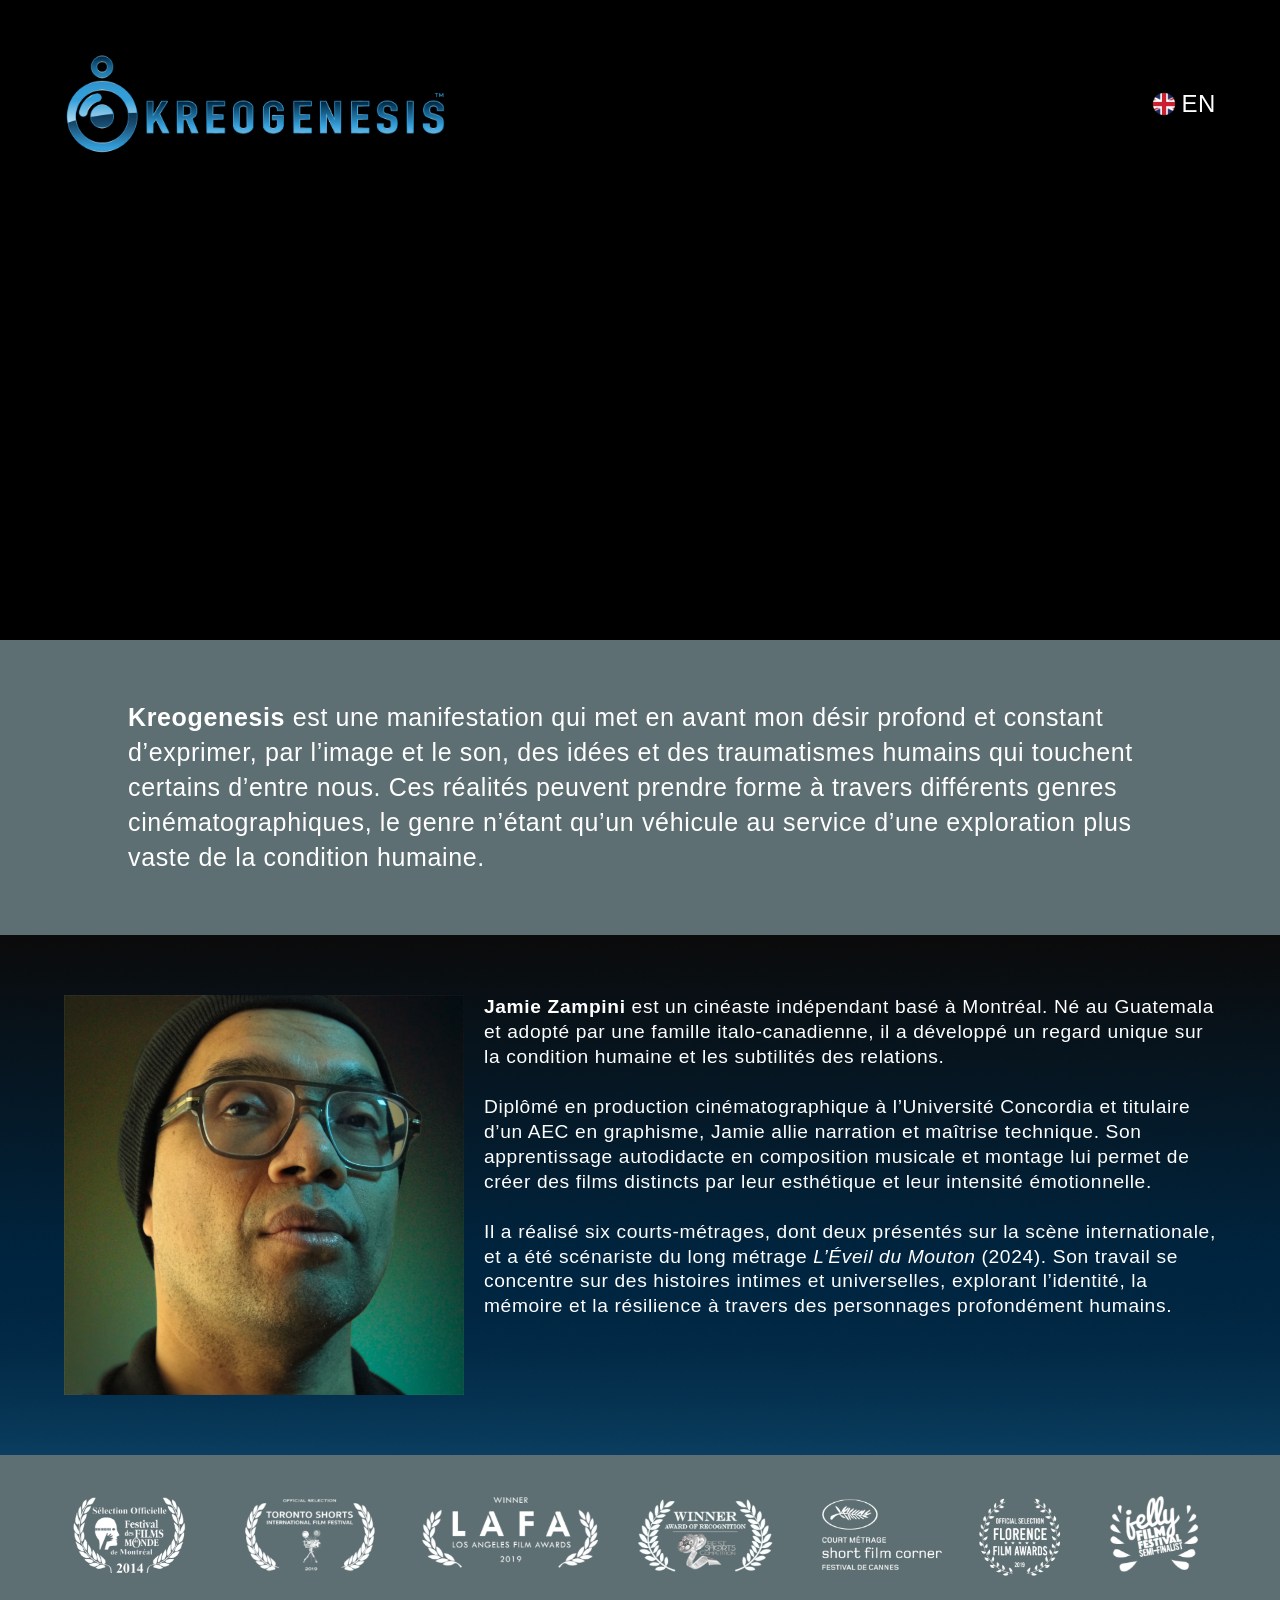
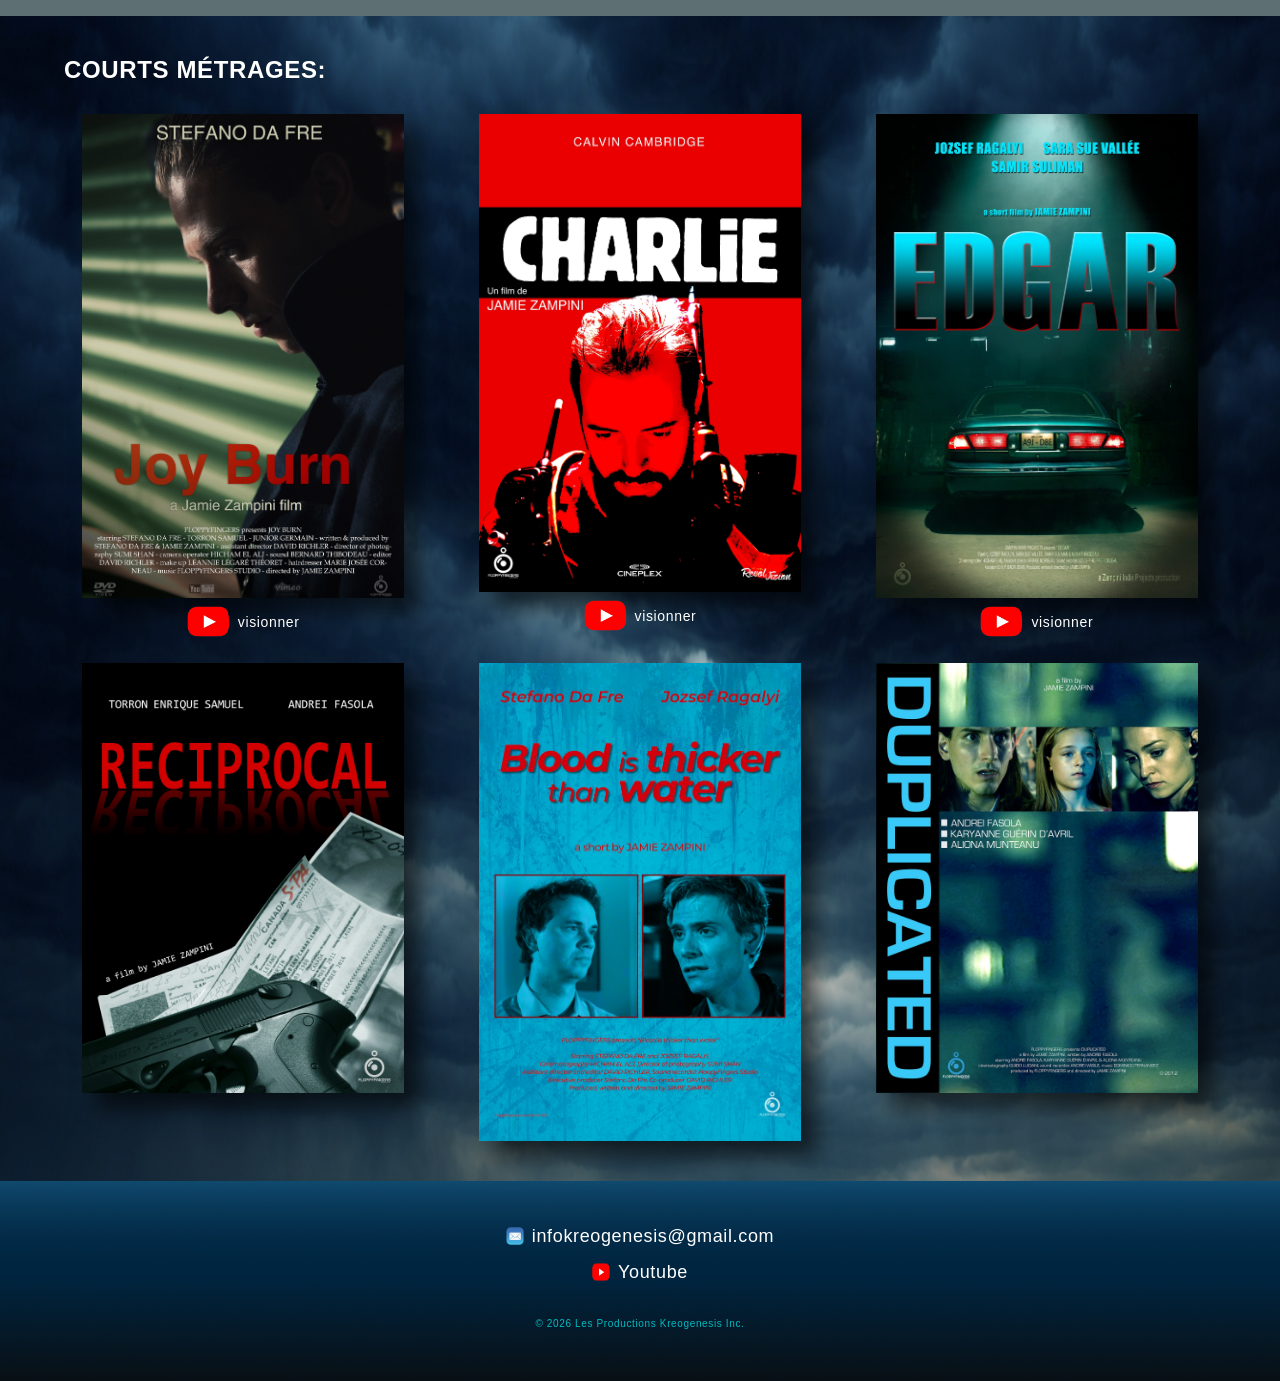
==== index-fr.html @ 342b8669 "changed all 6 posters to webp" ====
<!DOCTYPE html>
<html lang="fr">
<head>
  <meta charset="UTF-8">
  <meta name="viewport" content="width=device-width, initial-scale=1.0">
  <title>Kreogenesis</title>
  <!-- Favicons -->
<link rel="icon" type="image/png" sizes="32x32" href="https://kreogenesisinc.github.io/Kreogenesis-Website/faviconlogo.png">
<link rel="icon" type="image/png" sizes="16x16" href="https://kreogenesisinc.github.io/Kreogenesis-Website/faviconlogo.png">
<link rel="shortcut icon" href="https://kreogenesisinc.github.io/Kreogenesis-Website/faviconlogo.png">
<link rel="apple-touch-icon" sizes="180x180" href="https://kreogenesisinc.github.io/Kreogenesis-Website/faviconlogo.png">
<link rel="mask-icon" href="https://kreogenesisinc.github.io/Kreogenesis-Website/faviconlogo.png" color="#ffffff">
  <style>
    * {
      margin: 0;
      padding: 0;
      box-sizing: border-box;
    }

    body {
      font-family: 'Montserrat', sans-serif;
      color: #fff;
      letter-spacing: 0.04em;
    }

    .container {
      max-width: 90vw;
      margin: 0 auto;
      padding: 0 5vw;
      position: relative;
    }

    body::before {
      content: "";
      position: absolute;
      top: 0;
      left: 5vw;
      width: 2px;
      height: 0%;
      background: rgba(255,255,255,0.3);
      pointer-events: none;
      z-index: 9999;
    }

    body::after {
      content: "";
      position: absolute;
      top: 0;
      right: 5vw;
      width: 2px;
      height: 0%;
      background: rgba(255,255,255,0.3);
      pointer-events: none;
      z-index: 9999;
    }

    /* Banner */
    .banner-container {
      position: relative;
      width: 100%;
      height: auto;
      background-color: #000;
      overflow: hidden;
    }

    .web-banner-fr {
      width: 100%;
      height: auto;
      display: block;
      line-height: 0;
    }

    .banner-top {
      position: absolute;
      top: 8%;  /* ajustable pour descendre logo/EN */
      left: 5%;
      right: 5%;
      display: flex;
      justify-content: space-between;
      align-items: center;
      z-index: 10;
    }

    .logo1 {
      width: 30vw;
      height: auto;
    }

    .language-switch {
      display: flex;
      align-items: center;
      gap: 6px;
      color: white;
      text-decoration: none;
      font-size: 24px;
      font-weight: 0;
    }

    .language-switch img {
      width: 22px;
      height: auto;
    }

    .language-switch:hover {
      opacity: 0.7;
    }

    /* Block1 text */
    .block1-container {
      position: relative;
      width: 100%;
      min-height: 250px;
      background-image: url('block1.png');
      background-size: cover;
      background-position: center;
      background-repeat: no-repeat;
      padding: 60px 10%;
      display: flex;
      align-items: center;
      justify-content: flex-start;
    }


    .about-text1 {
      position: relative;
      transform: none;
      font-size: clamp(16px, 2.5vw, 25px);
      line-height: 1.4;
      max-width: 100%;
      color: white;
      margin: 0;
    }

    /* Block bio */
    .block-bio-container {
      display: flex;
      flex-wrap: nowrap;
      align-items: flex-start;
      gap: 20px;
      padding: 60px 5vw;
      background-image: url('block-bio.png');
      background-size: cover;
      background-position: center top;
      background-repeat: no-repeat;
      transition: all 0.3s ease;
    }

    .profilepix {
      width: 400px;
      max-width: 100%;
      height: auto;
      flex-shrink: 1;
      transition: all 0.3s ease;
    }

    .about-text2 {
      flex: 1 1 0;
      font-size: clamp(16px, 1.5vw, 24px);
      line-height: 1.3;
      color: white;
    }

    .block-bio-container.vertical {
      flex-direction: column;
      align-items: center;
      text-align: left;
    }

    .block-bio-container.vertical .profilepix {
      margin-bottom: 20px;
    }

    .lauriers-container img {
      width: 100%;
      height: auto;
      display: block;
    }

    /* Nuages / posters */
    .nuages-container {
      width: 100%;
      padding: 40px 5vw;
      background-image: url('nuages.png');
      background-size: cover;
      background-position: center;
      background-repeat: no-repeat;
      display: flex;
      flex-direction: column;
      gap: 30px;
    }

    .poster {
      width: 90%;
      height: auto;
      transition: all 0.3s ease;
      box-shadow: 15px 15px 20px rgb(0,0,0,0.6);
      border-radius: 0px;
    }

    .poster-row {
      display: flex;
      flex-wrap: wrap;
      justify-content: space-between;
      gap: 2vw;
      width: 100%;
    }

    .poster-wrapper {
      display: flex;
      flex-direction: column;
      align-items: center;
      flex: 0 1 calc(33.333% - 2vw);
      max-width: calc(33.333% - 2vw);
    }

    .poster-icon {
      margin-top: 8px;
      display: flex;
      justify-content: center;
      align-items: center;
      gap: 8px;
      text-decoration: none;
      color: white;
      font-size: 14px;
      font-weight: 500;
    }

    .poster-icon img {
      width: 12%;
      height: auto;
      display: block;
    }

    /* iPad */
    @media (max-width: 900px) {
      .poster-wrapper {
        flex: 1 1 calc(50% - 2vw);
        max-width: calc(50% - 2vw);
      }
    }

    /* Mobile */
    @media (max-width: 600px) {
      .poster-wrapper {
        flex: 1 1 100%;
        max-width: 100%;
      }
    }

    /* Footer base */
    .base-container {
      background-image: url("base.png");
      background-size: cover;
      background-position: center;
      display: flex;
      flex-direction: column;
      align-items: center;
      padding: 30px;
      height: 200px;
    }

    .footer-top a {
      display: flex;
      align-items: center;
      justify-content: center;
      margin: 15px 0;  /* ajuste ici pour l’espace entre Gmail / Youtube */
      color: white;
      text-decoration: none;
      text-align: center;
      font-size: 18px;
    }

    .footer-icon {
      width: 1em;
      height: 1em;
      margin-right: 8px;
    }

    .footer-top a:hover {
      opacity: 0.7;
    }

    .copyright {
      margin-top: 20px;
      font-size: 10px;
      opacity: 0.7;
      text-align: center;
      color: aqua;
    }

    .mobile-banner {
      display: none;
      width: 100%;
      height: auto;
    }

    @media (max-device-width: 900px) {

      .web-banner-fr {
        display: none;
      }

      .mobile-banner {
        display: block;
        width: 100%;
        height: auto;
      }

      .logo1 {
        display: none;
      }
    }

    @media (max-width: 600px) {
      .block1-container {
        height: auto;
        padding: 20px 10px;
      }

      .about-text1 {
        padding: 0 20px 0 20px;
        text-align: left;
        max-width: 100%;
      }
    }

  </style>
</head>
<body>
  <!-- Banner -->
  <div class="banner-container">
    <video class="web-banner-fr" autoplay loop muted playsinline>
      <source src="vid-banner-fr.mp4" type="video/mp4">
    </video>
    <img src="mobilebanner.png" class="mobile-banner" alt="mobile-banner">
    <div class="banner-top">
      <img src="logo1.png" class="logo1" alt="logo1">
      <div class="logo-placeholder"></div>
      <a href="index.html" class="language-switch">
        <img src="enflag.png" alt="English">
        EN
      </a>
    </div>
  </div>

  <!-- Block1 -->
  <div class="block1-container">
    <p class="about-text1">
      <b>Kreogenesis</b> est une manifestation qui met en avant mon désir profond et constant d’exprimer, par l’image et le son, des idées et des traumatismes humains qui touchent certains d’entre nous. Ces réalités peuvent prendre forme à travers différents genres cinématographiques, le genre n’étant qu’un véhicule au service d’une exploration plus vaste de la condition humaine.
    </p>
  </div>

  <!-- Block bio -->
  <div class="block-bio-container">
    <img src="profilepix.png" class="profilepix" alt="profilepix">  
    <p class="about-text2">
      <b>Jamie Zampini</b> est un cinéaste indépendant basé à Montréal. Né au Guatemala et adopté par une famille italo-canadienne, il a développé un regard unique sur la condition humaine et les subtilités des relations.<br><br>
      Diplômé en production cinématographique à l’Université Concordia et titulaire d’un AEC en graphisme, Jamie allie narration et maîtrise technique. Son apprentissage autodidacte en composition musicale et montage lui permet de créer des films distincts par leur esthétique et leur intensité émotionnelle.<br><br>
      Il a réalisé six courts-métrages, dont deux présentés sur la scène internationale, et a été scénariste du long métrage <i>L’Éveil du Mouton</i> (2024). Son travail se concentre sur des histoires intimes et universelles, explorant l’identité, la mémoire et la résilience à travers des personnages profondément humains. 
    </p>
  </div>

  <div class="lauriers-container">
    <img src="lauriers.png" alt="lauriers">
  </div>

  <!-- Posters -->
  <div class="nuages-container">
    <h2 class="poster-section-title">COURTS MÉTRAGES:</h2>
    <div class="poster-row">
      <div class="poster-wrapper">
        <img src="poster1.webp" class="poster">
        <a href="https://youtu.be/d9jI348SSPE" target="_blank" class="poster-icon">
          <img src="playlogo.png" alt="Play" />
          visionner
        </a>
      </div>
      <div class="poster-wrapper">
        <img src="poster2.webp" class="poster">
        <a href="https://youtu.be/zDp3m7Jz7WA" target="_blank" class="poster-icon">
          <img src="playlogo.png" alt="Play" />
          visionner
        </a>
      </div>
      <div class="poster-wrapper">
        <img src="poster3.webp" class="poster">
        <a href="https://youtu.be/HjPd5GlR5W0" target="_blank" class="poster-icon">
          <img src="playlogo.png" alt="Play" />
          visionner
        </a>
      </div>
      <div class="poster-wrapper">
        <img src="poster4.webp" class="poster">
      </div>
      <div class="poster-wrapper">
        <img src="poster5.webp" class="poster">
      </div>
      <div class="poster-wrapper">
        <img src="poster6.webp" class="poster">
      </div>
    </div>
  </div>

  <!-- Footer -->
  <div class="base-container">
    <div class="footer-top">
      <a href="mailto:infokreogenesis@gmail.com">
        <img src="emaillogo.png" class="footer-icon" alt="Gmail">
        infokreogenesis@gmail.com
      </a>
      <a href="https://www.youtube.com/@underconstruction-i1u" target="_blank">
        <img src="youtube.png" class="footer-icon" alt="Youtube">
        Youtube
      </a>
    </div>
    <div class="copyright">
      © 2026 Les Productions Kreogenesis Inc.
    </div>
  </div>

  <script>
    function checkBioLayout() {
      const container = document.querySelector('.block-bio-container');
      const threshold = 900;
      if (window.innerWidth < threshold) {
        container.classList.add('vertical');
      } else {
        container.classList.remove('vertical');
      }
    }

    window.addEventListener('load', checkBioLayout);
    window.addEventListener('resize', checkBioLayout);
  </script>
</body>
</html>
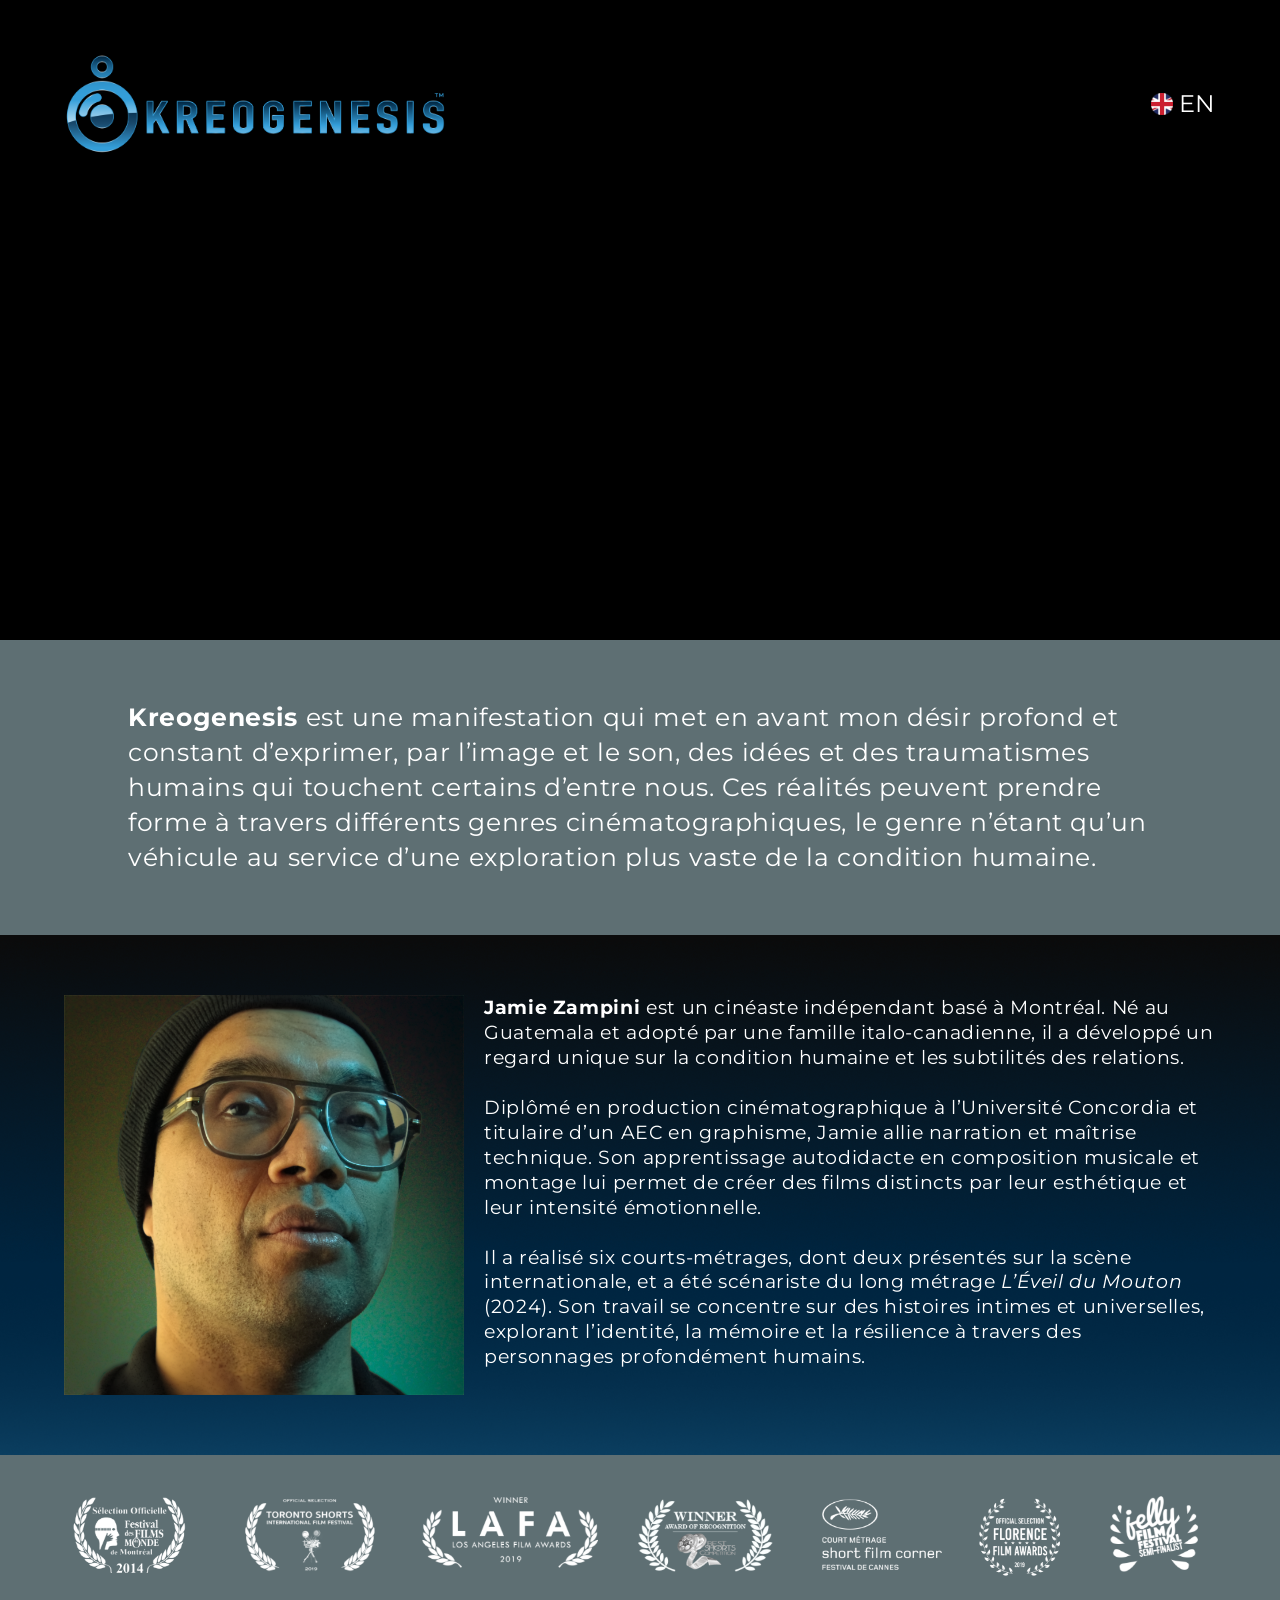
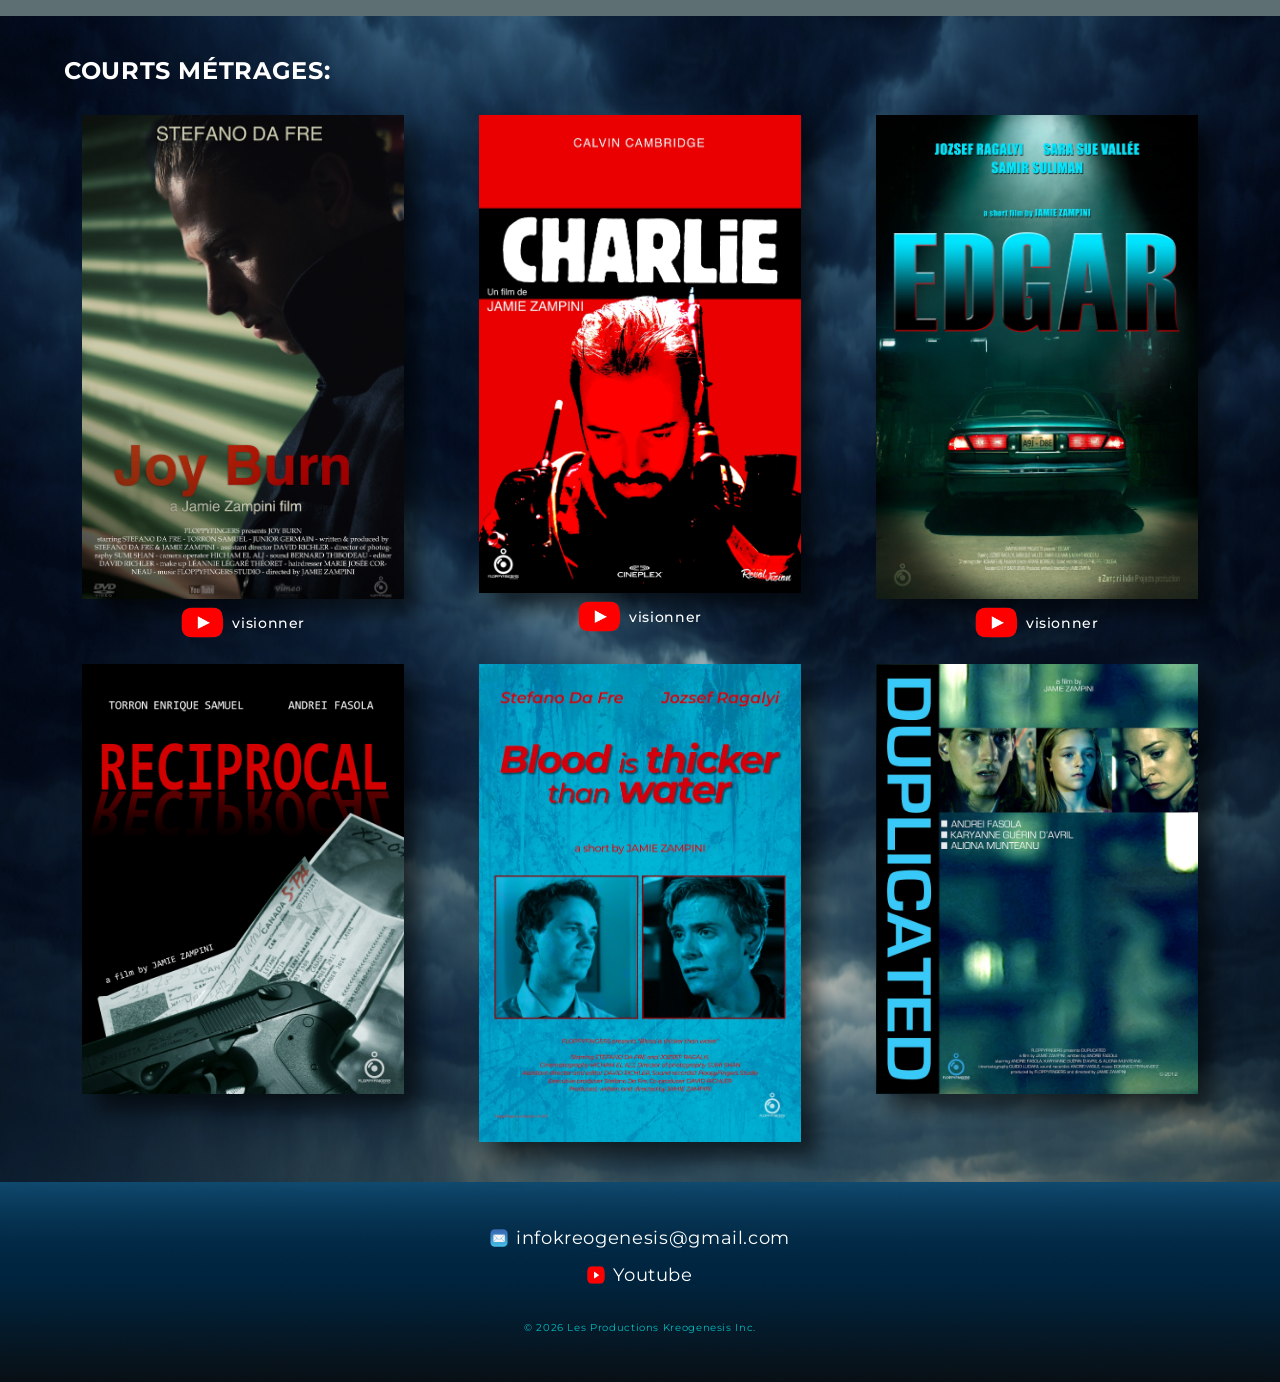
==== commit 532b0c89: "Fix Instagram overflow and centralize CSS" ====
--- a/index-fr.html
+++ b/index-fr.html
@@ -4,328 +4,15 @@
   <meta charset="UTF-8">
   <meta name="viewport" content="width=device-width, initial-scale=1.0">
   <title>Kreogenesis</title>
-  <!-- Favicons -->
+<link href="https://fonts.googleapis.com/css2?family=Montserrat:wght@300;400;600&display=swap" rel="stylesheet">  
 <link rel="icon" type="image/png" sizes="32x32" href="https://kreogenesisinc.github.io/Kreogenesis-Website/faviconlogo.png">
 <link rel="icon" type="image/png" sizes="16x16" href="https://kreogenesisinc.github.io/Kreogenesis-Website/faviconlogo.png">
 <link rel="shortcut icon" href="https://kreogenesisinc.github.io/Kreogenesis-Website/faviconlogo.png">
 <link rel="apple-touch-icon" sizes="180x180" href="https://kreogenesisinc.github.io/Kreogenesis-Website/faviconlogo.png">
 <link rel="mask-icon" href="https://kreogenesisinc.github.io/Kreogenesis-Website/faviconlogo.png" color="#ffffff">
-  <style>
-    * {
-      margin: 0;
-      padding: 0;
-      box-sizing: border-box;
-    }
+<link rel="stylesheet" href="style.css">
+</head>
 
-    body {
-      font-family: 'Montserrat', sans-serif;
-      color: #fff;
-      letter-spacing: 0.04em;
-    }
-
-    .container {
-      max-width: 90vw;
-      margin: 0 auto;
-      padding: 0 5vw;
-      position: relative;
-    }
-
-    body::before {
-      content: "";
-      position: absolute;
-      top: 0;
-      left: 5vw;
-      width: 2px;
-      height: 0%;
-      background: rgba(255,255,255,0.3);
-      pointer-events: none;
-      z-index: 9999;
-    }
-
-    body::after {
-      content: "";
-      position: absolute;
-      top: 0;
-      right: 5vw;
-      width: 2px;
-      height: 0%;
-      background: rgba(255,255,255,0.3);
-      pointer-events: none;
-      z-index: 9999;
-    }
-
-    /* Banner */
-    .banner-container {
-      position: relative;
-      width: 100%;
-      height: auto;
-      background-color: #000;
-      overflow: hidden;
-    }
-
-    .web-banner-fr {
-      width: 100%;
-      height: auto;
-      display: block;
-      line-height: 0;
-    }
-
-    .banner-top {
-      position: absolute;
-      top: 8%;  /* ajustable pour descendre logo/EN */
-      left: 5%;
-      right: 5%;
-      display: flex;
-      justify-content: space-between;
-      align-items: center;
-      z-index: 10;
-    }
-
-    .logo1 {
-      width: 30vw;
-      height: auto;
-    }
-
-    .language-switch {
-      display: flex;
-      align-items: center;
-      gap: 6px;
-      color: white;
-      text-decoration: none;
-      font-size: 24px;
-      font-weight: 0;
-    }
-
-    .language-switch img {
-      width: 22px;
-      height: auto;
-    }
-
-    .language-switch:hover {
-      opacity: 0.7;
-    }
-
-    /* Block1 text */
-    .block1-container {
-      position: relative;
-      width: 100%;
-      min-height: 250px;
-      background-image: url('block1.png');
-      background-size: cover;
-      background-position: center;
-      background-repeat: no-repeat;
-      padding: 60px 10%;
-      display: flex;
-      align-items: center;
-      justify-content: flex-start;
-    }
-
-
-    .about-text1 {
-      position: relative;
-      transform: none;
-      font-size: clamp(16px, 2.5vw, 25px);
-      line-height: 1.4;
-      max-width: 100%;
-      color: white;
-      margin: 0;
-    }
-
-    /* Block bio */
-    .block-bio-container {
-      display: flex;
-      flex-wrap: nowrap;
-      align-items: flex-start;
-      gap: 20px;
-      padding: 60px 5vw;
-      background-image: url('block-bio.png');
-      background-size: cover;
-      background-position: center top;
-      background-repeat: no-repeat;
-      transition: all 0.3s ease;
-    }
-
-    .profilepix {
-      width: 400px;
-      max-width: 100%;
-      height: auto;
-      flex-shrink: 1;
-      transition: all 0.3s ease;
-    }
-
-    .about-text2 {
-      flex: 1 1 0;
-      font-size: clamp(16px, 1.5vw, 24px);
-      line-height: 1.3;
-      color: white;
-    }
-
-    .block-bio-container.vertical {
-      flex-direction: column;
-      align-items: center;
-      text-align: left;
-    }
-
-    .block-bio-container.vertical .profilepix {
-      margin-bottom: 20px;
-    }
-
-    .lauriers-container img {
-      width: 100%;
-      height: auto;
-      display: block;
-    }
-
-    /* Nuages / posters */
-    .nuages-container {
-      width: 100%;
-      padding: 40px 5vw;
-      background-image: url('nuages.png');
-      background-size: cover;
-      background-position: center;
-      background-repeat: no-repeat;
-      display: flex;
-      flex-direction: column;
-      gap: 30px;
-    }
-
-    .poster {
-      width: 90%;
-      height: auto;
-      transition: all 0.3s ease;
-      box-shadow: 15px 15px 20px rgb(0,0,0,0.6);
-      border-radius: 0px;
-    }
-
-    .poster-row {
-      display: flex;
-      flex-wrap: wrap;
-      justify-content: space-between;
-      gap: 2vw;
-      width: 100%;
-    }
-
-    .poster-wrapper {
-      display: flex;
-      flex-direction: column;
-      align-items: center;
-      flex: 0 1 calc(33.333% - 2vw);
-      max-width: calc(33.333% - 2vw);
-    }
-
-    .poster-icon {
-      margin-top: 8px;
-      display: flex;
-      justify-content: center;
-      align-items: center;
-      gap: 8px;
-      text-decoration: none;
-      color: white;
-      font-size: 14px;
-      font-weight: 500;
-    }
-
-    .poster-icon img {
-      width: 12%;
-      height: auto;
-      display: block;
-    }
-
-    /* iPad */
-    @media (max-width: 900px) {
-      .poster-wrapper {
-        flex: 1 1 calc(50% - 2vw);
-        max-width: calc(50% - 2vw);
-      }
-    }
-
-    /* Mobile */
-    @media (max-width: 600px) {
-      .poster-wrapper {
-        flex: 1 1 100%;
-        max-width: 100%;
-      }
-    }
-
-    /* Footer base */
-    .base-container {
-      background-image: url("base.png");
-      background-size: cover;
-      background-position: center;
-      display: flex;
-      flex-direction: column;
-      align-items: center;
-      padding: 30px;
-      height: 200px;
-    }
-
-    .footer-top a {
-      display: flex;
-      align-items: center;
-      justify-content: center;
-      margin: 15px 0;  /* ajuste ici pour l’espace entre Gmail / Youtube */
-      color: white;
-      text-decoration: none;
-      text-align: center;
-      font-size: 18px;
-    }
-
-    .footer-icon {
-      width: 1em;
-      height: 1em;
-      margin-right: 8px;
-    }
-
-    .footer-top a:hover {
-      opacity: 0.7;
-    }
-
-    .copyright {
-      margin-top: 20px;
-      font-size: 10px;
-      opacity: 0.7;
-      text-align: center;
-      color: aqua;
-    }
-
-    .mobile-banner {
-      display: none;
-      width: 100%;
-      height: auto;
-    }
-
-    @media (max-device-width: 900px) {
-
-      .web-banner-fr {
-        display: none;
-      }
-
-      .mobile-banner {
-        display: block;
-        width: 100%;
-        height: auto;
-      }
-
-      .logo1 {
-        display: none;
-      }
-    }
-
-    @media (max-width: 600px) {
-      .block1-container {
-        height: auto;
-        padding: 20px 10px;
-      }
-
-      .about-text1 {
-        padding: 0 20px 0 20px;
-        text-align: left;
-        max-width: 100%;
-      }
-    }
-
-  </style>
-</head>
 <body>
   <!-- Banner -->
   <div class="banner-container">
--- a/style.css
+++ b/style.css
@@ -0,0 +1,312 @@
+    * {
+      margin: 0;
+      padding: 0;
+      box-sizing: border-box;
+    }
+
+    body {
+      font-family: 'Montserrat', sans-serif;
+      color: #fff;
+      letter-spacing: 0.04em;
+    }
+
+    .container {
+      max-width: 90vw;
+      margin: 0 auto;
+      padding: 0 5vw;
+      position: relative;
+    }
+
+    body::before {
+      content: "";
+      position: absolute;
+      top: 0;
+      left: 5vw;
+      width: 2px;
+      height: 0%;
+      background: rgba(255,255,255,0.3);
+      pointer-events: none;
+      z-index: 9999;
+    }
+
+    body::after {
+      content: "";
+      position: absolute;
+      top: 0;
+      right: 5vw;
+      width: 2px;
+      height: 0%;
+      background: rgba(255,255,255,0.3);
+      pointer-events: none;
+      z-index: 9999;
+    }
+
+    /* Banner */
+    .banner-container {
+      position: relative;
+      width: 100%;
+      height: auto;
+      background-color: #000;
+      overflow: hidden;
+    }
+
+    .web-banner-fr {
+      width: 100%;
+      height: auto;
+      display: block;
+      line-height: 0;
+    }
+
+    .banner-top {
+      position: absolute;
+      top: 8%;  /* ajustable pour descendre logo/EN */
+      left: 5%;
+      right: 5%;
+      display: flex;
+      justify-content: space-between;
+      align-items: center;
+      z-index: 10;
+    }
+
+    .logo1 {
+      width: 30vw;
+      height: auto;
+    }
+
+    .language-switch {
+      display: flex;
+      align-items: center;
+      gap: 6px;
+      color: white;
+      text-decoration: none;
+      font-size: 24px;
+      font-weight: 0;
+    }
+
+    .language-switch img {
+      width: 22px;
+      height: auto;
+    }
+
+    .language-switch:hover {
+      opacity: 0.7;
+    }
+
+    /* Block1 text */
+    .block1-container {
+      position: relative;
+      width: 100%;
+      min-height: 250px;
+      background-image: url('block1.png');
+      background-size: cover;
+      background-position: center;
+      background-repeat: no-repeat;
+      padding: 60px 10%;
+      display: flex;
+      align-items: center;
+      justify-content: flex-start;
+    }
+
+
+    .about-text1 {
+      position: relative;
+      transform: none;
+      font-size: clamp(16px, 2.5vw, 25px);
+      line-height: 1.4;
+      max-width: 100%;
+      color: white;
+      margin: 0;
+    }
+
+    /* Block bio */
+    .block-bio-container {
+      display: flex;
+      flex-wrap: nowrap;
+      align-items: flex-start;
+      gap: 20px;
+      padding: 60px 5vw;
+      background-image: url('block-bio.png');
+      background-size: cover;
+      background-position: center top;
+      background-repeat: no-repeat;
+      transition: all 0.3s ease;
+    }
+
+    .profilepix {
+      width: 400px;
+      max-width: 100%;
+      height: auto;
+      flex-shrink: 1;
+      transition: all 0.3s ease;
+    }
+
+    .about-text2 {
+      flex: 1 1 0;
+      font-size: clamp(16px, 1.5vw, 24px);
+      line-height: 1.3;
+      color: white;
+    }
+
+    .block-bio-container.vertical {
+      flex-direction: column;
+      align-items: center;
+      text-align: left;
+    }
+
+    .block-bio-container.vertical .profilepix {
+      margin-bottom: 20px;
+    }
+
+    .lauriers-container img {
+      width: 100%;
+      height: auto;
+      display: block;
+    }
+
+    /* Nuages / posters */
+    .nuages-container {
+      width: 100%;
+      padding: 40px 5vw;
+      background-image: url('nuages.png');
+      background-size: cover;
+      background-position: center;
+      background-repeat: no-repeat;
+      display: flex;
+      flex-direction: column;
+      gap: 30px;
+    }
+
+    .poster {
+      width: 90%;
+      height: auto;
+      transition: all 0.3s ease;
+      box-shadow: 15px 15px 20px rgb(0,0,0,0.6);
+      border-radius: 0px;
+    }
+
+    .poster-row {
+      display: flex;
+      flex-wrap: wrap;
+      justify-content: space-between;
+      gap: 2vw;
+      width: 100%;
+    }
+
+    .poster-wrapper {
+      display: flex;
+      flex-direction: column;
+      align-items: center;
+      flex: 0 1 calc(33.333% - 2vw);
+      max-width: calc(33.333% - 2vw);
+    }
+
+    .poster-icon {
+      margin-top: 8px;
+      display: flex;
+      justify-content: center;
+      align-items: center;
+      gap: 8px;
+      text-decoration: none;
+      color: white;
+      font-size: 14px;
+      font-weight: 500;
+    }
+
+    .poster-icon img {
+      width: 12%;
+      height: auto;
+      display: block;
+    }
+
+    /* iPad */
+    @media (max-width: 900px) {
+      .poster-wrapper {
+        flex: 1 1 calc(50% - 2vw);
+        max-width: calc(50% - 2vw);
+      }
+    }
+
+    /* Mobile */
+    @media (max-width: 600px) {
+      .poster-wrapper {
+        flex: 1 1 100%;
+        max-width: 100%;
+      }
+    }
+
+    /* Footer base */
+    .base-container {
+      background-image: url("base.png");
+      background-size: cover;
+      background-position: center;
+      display: flex;
+      flex-direction: column;
+      align-items: center;
+      padding: 30px;
+      height: 200px;
+    }
+
+    .footer-top a {
+      display: flex;
+      align-items: center;
+      justify-content: center;
+      margin: 15px 0;  /* ajuste ici pour l’espace entre Gmail / Youtube */
+      color: white;
+      text-decoration: none;
+      text-align: center;
+      font-size: 18px;
+    }
+
+    .footer-icon {
+      width: 1em;
+      height: 1em;
+      margin-right: 8px;
+    }
+
+    .footer-top a:hover {
+      opacity: 0.7;
+    }
+
+    .copyright {
+      margin-top: 20px;
+      font-size: 10px;
+      opacity: 0.7;
+      text-align: center;
+      color: aqua;
+    }
+
+    .mobile-banner {
+      display: none;
+      width: 100%;
+      height: auto;
+    }
+
+    @media (max-device-width: 900px) {
+
+      .web-banner-fr {
+        display: none;
+      }
+
+      .mobile-banner {
+        display: block;
+        width: 100%;
+        height: auto;
+      }
+
+      .logo1 {
+        display: none;
+      }
+    }
+
+    @media (max-width: 600px) {
+      .block1-container {
+        height: auto;
+        padding: 20px 10px;
+      }
+
+      .about-text1 {
+        padding: 0 20px 0 20px;
+        text-align: left;
+        max-width: 100%;
+      }
+    }
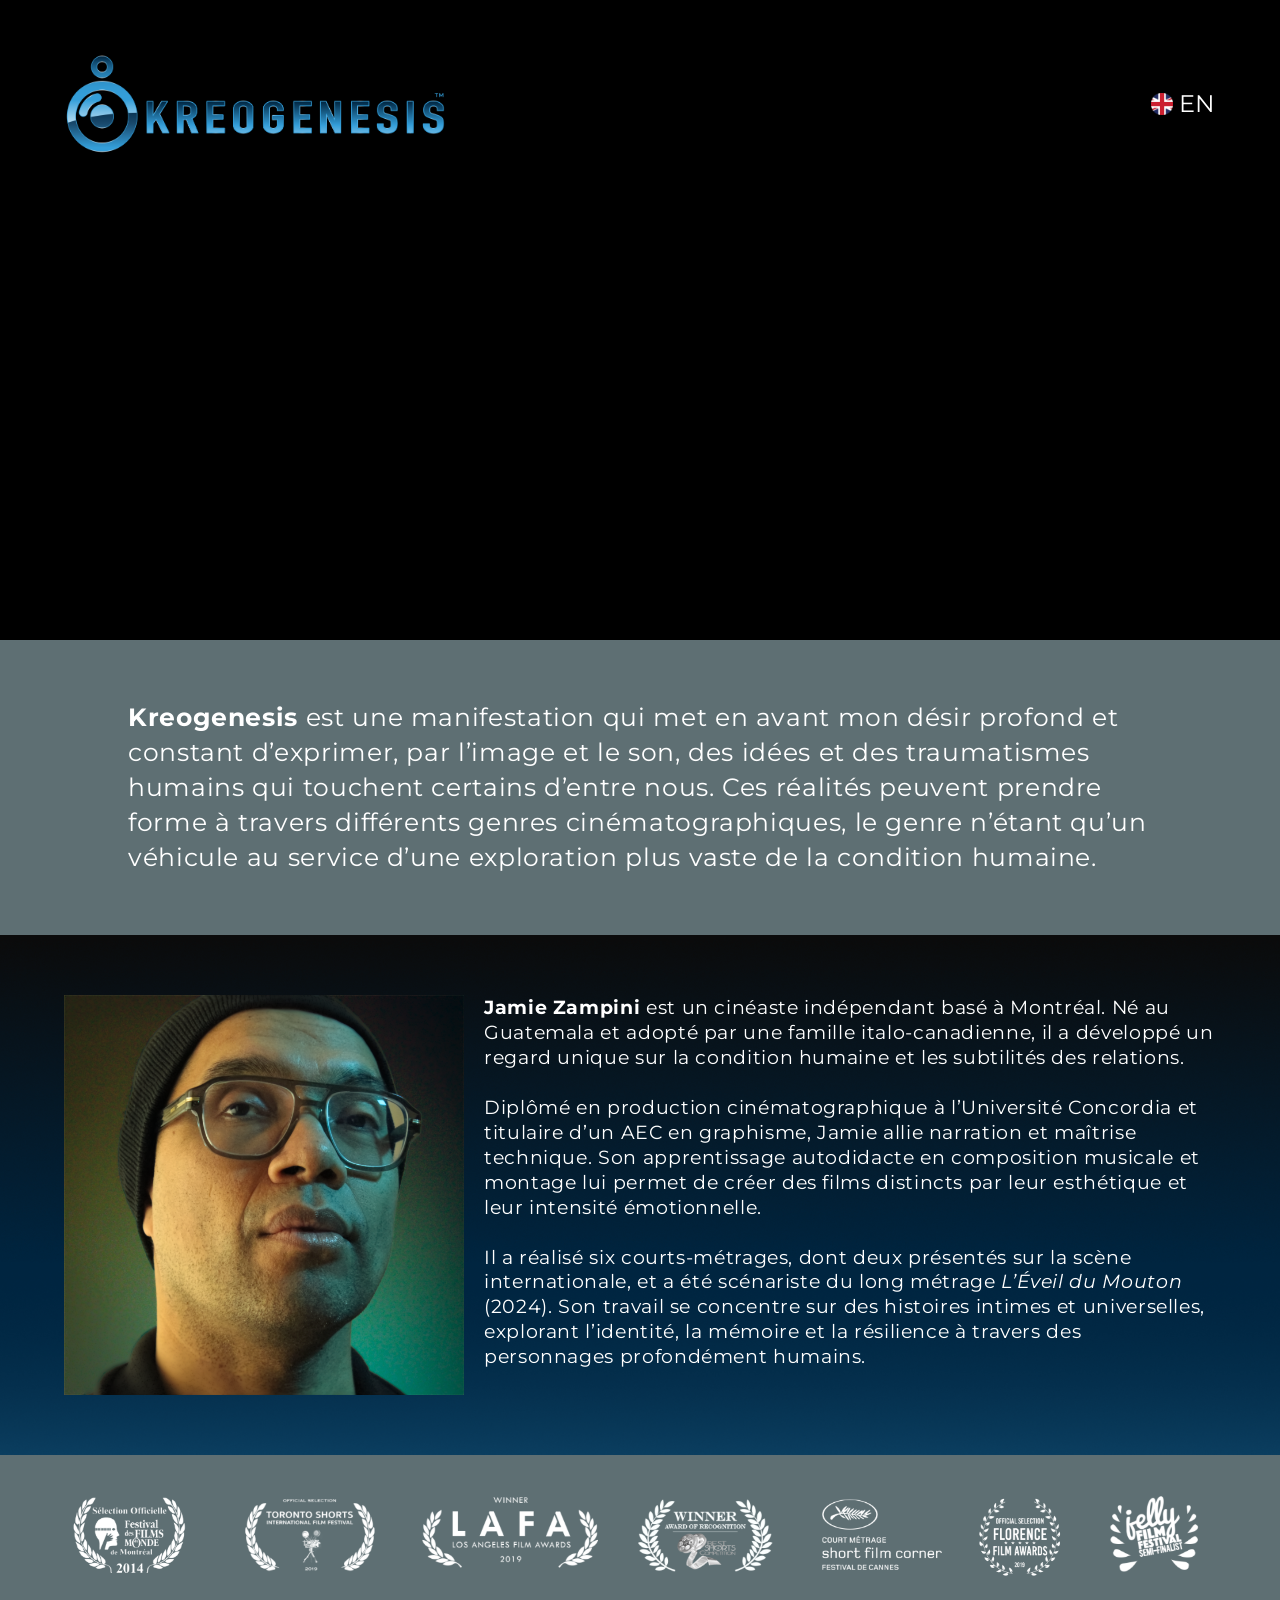
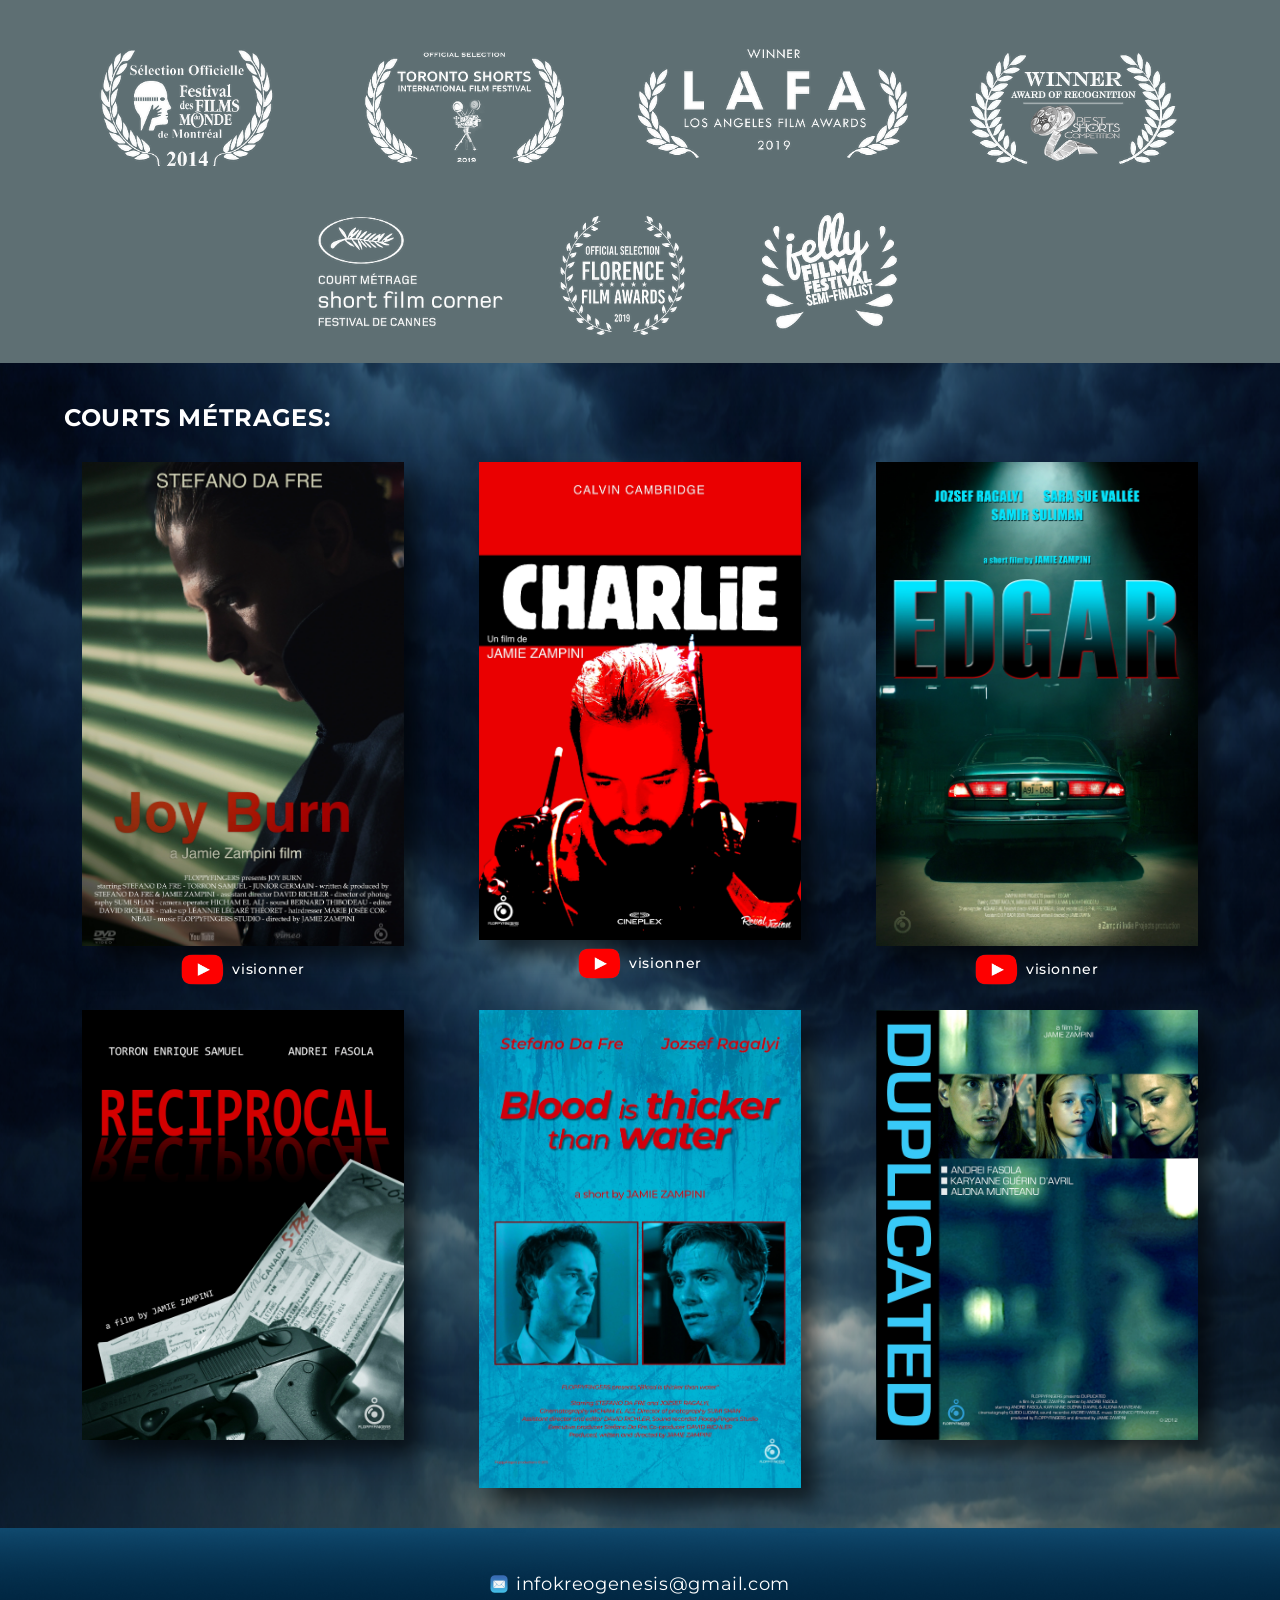
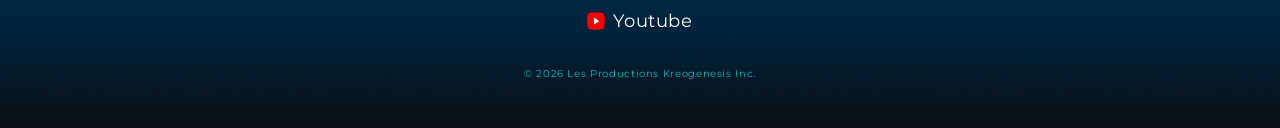
==== commit 2d288fb2: "implement mobile/desktop laurel swap" ====
--- a/index-fr.html
+++ b/index-fr.html
@@ -48,7 +48,8 @@
   </div>
 
   <div class="lauriers-container">
-    <img src="lauriers.png" alt="lauriers">
+    <img src="lauriers.png" class="lauriers-desktop" alt="lauriers">
+    <img src="lauriers2.png" class="lauriers-mobile" alt="lauriers">
   </div>
 
   <!-- Posters -->
--- a/style.css
+++ b/style.css
@@ -158,9 +158,20 @@
     }
 
     .lauriers-container img {
-      width: 100%;
+      max-width: 100%;
       height: auto;
       display: block;
+    }
+
+    .lauriers-mobile { display: none;}
+
+    @media (max-width: 600px) {
+      .lauriers-desktop { display: none;}
+      .lauriers-mobile {
+        display: block;
+        width: 80%;
+        margin: 0 auto;
+      }
     }
 
     /* Nuages / posters */
@@ -231,6 +242,12 @@
       .poster-wrapper {
         flex: 1 1 100%;
         max-width: 100%;
+        margin-bottom: 20px;
+      }
+
+      .poster {
+        width: 100%;
+        height: auto;
       }
     }
 
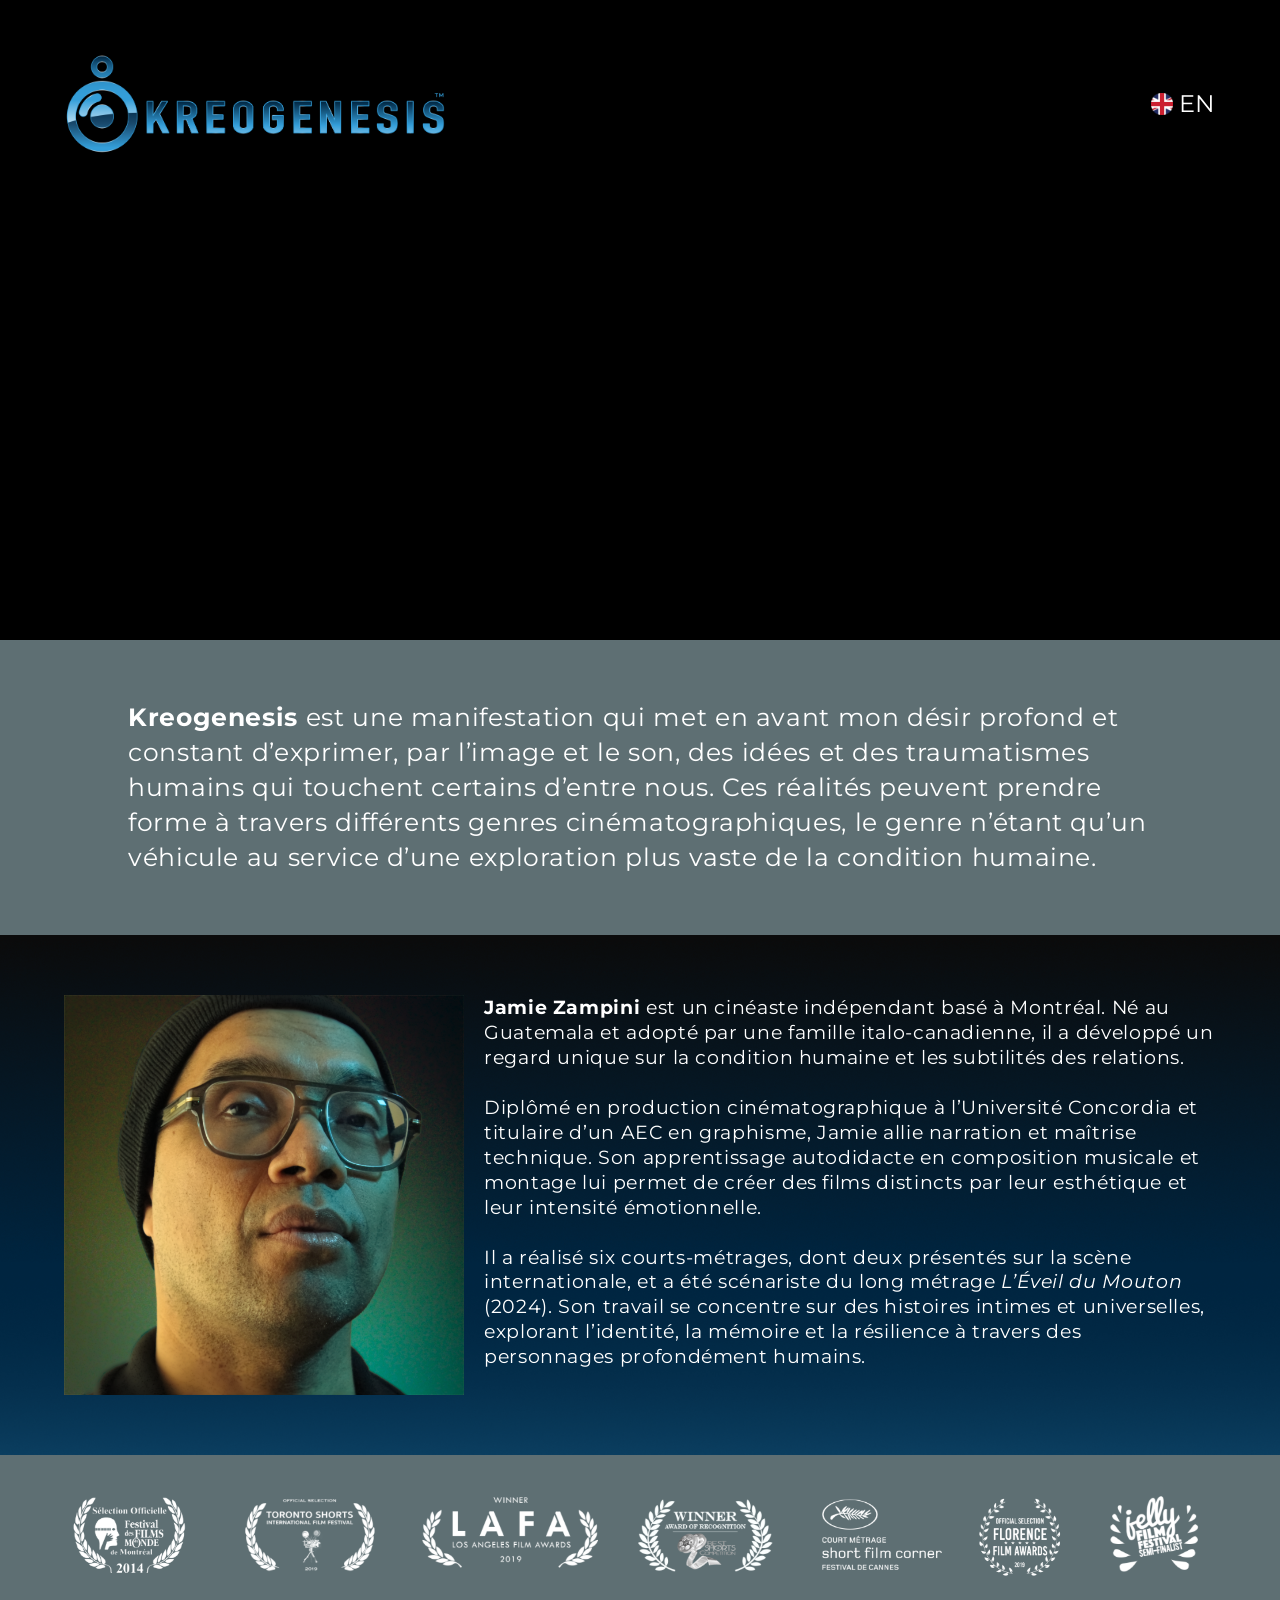
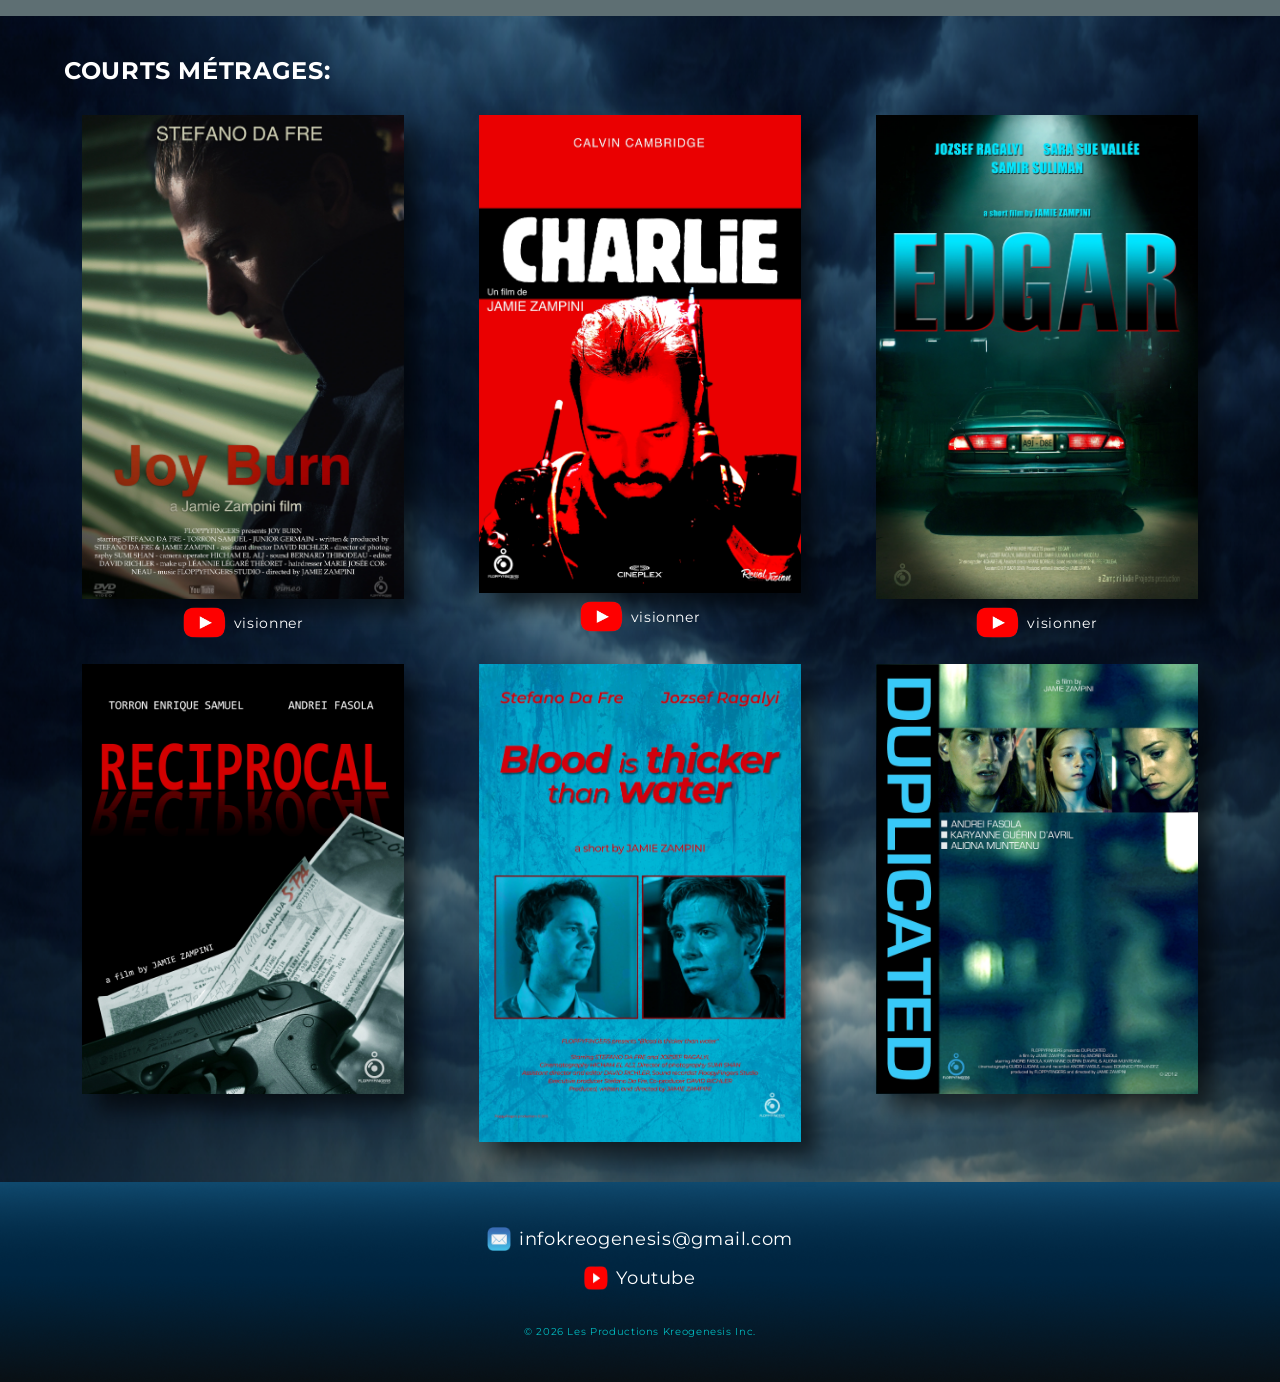
==== commit f4275821: "updated youtube official link channel" ====
--- a/index-fr.html
+++ b/index-fr.html
@@ -96,7 +96,7 @@
         <img src="emaillogo.png" class="footer-icon" alt="Gmail">
         infokreogenesis@gmail.com
       </a>
-      <a href="https://www.youtube.com/@underconstruction-i1u" target="_blank">
+      <a href="https://www.youtube.com/@kreogenesis" target="_blank">
         <img src="youtube.png" class="footer-icon" alt="Youtube">
         Youtube
       </a>
--- a/style.css
+++ b/style.css
@@ -1,329 +1,336 @@
-    * {
-      margin: 0;
-      padding: 0;
-      box-sizing: border-box;
-    }
-
-    body {
-      font-family: 'Montserrat', sans-serif;
-      color: #fff;
-      letter-spacing: 0.04em;
-    }
-
-    .container {
-      max-width: 90vw;
-      margin: 0 auto;
-      padding: 0 5vw;
-      position: relative;
-    }
-
-    body::before {
-      content: "";
-      position: absolute;
-      top: 0;
-      left: 5vw;
-      width: 2px;
-      height: 0%;
-      background: rgba(255,255,255,0.3);
-      pointer-events: none;
-      z-index: 9999;
-    }
-
-    body::after {
-      content: "";
-      position: absolute;
-      top: 0;
-      right: 5vw;
-      width: 2px;
-      height: 0%;
-      background: rgba(255,255,255,0.3);
-      pointer-events: none;
-      z-index: 9999;
-    }
-
-    /* Banner */
-    .banner-container {
-      position: relative;
-      width: 100%;
-      height: auto;
-      background-color: #000;
-      overflow: hidden;
-    }
-
-    .web-banner-fr {
-      width: 100%;
-      height: auto;
-      display: block;
-      line-height: 0;
-    }
-
-    .banner-top {
-      position: absolute;
-      top: 8%;  /* ajustable pour descendre logo/EN */
-      left: 5%;
-      right: 5%;
-      display: flex;
-      justify-content: space-between;
-      align-items: center;
-      z-index: 10;
-    }
-
-    .logo1 {
-      width: 30vw;
-      height: auto;
-    }
-
-    .language-switch {
-      display: flex;
-      align-items: center;
-      gap: 6px;
-      color: white;
-      text-decoration: none;
-      font-size: 24px;
-      font-weight: 0;
-    }
-
-    .language-switch img {
-      width: 22px;
-      height: auto;
-    }
-
-    .language-switch:hover {
-      opacity: 0.7;
-    }
-
-    /* Block1 text */
-    .block1-container {
-      position: relative;
-      width: 100%;
-      min-height: 250px;
-      background-image: url('block1.png');
-      background-size: cover;
-      background-position: center;
-      background-repeat: no-repeat;
-      padding: 60px 10%;
-      display: flex;
-      align-items: center;
-      justify-content: flex-start;
-    }
-
-
-    .about-text1 {
-      position: relative;
-      transform: none;
-      font-size: clamp(16px, 2.5vw, 25px);
-      line-height: 1.4;
-      max-width: 100%;
-      color: white;
-      margin: 0;
-    }
-
-    /* Block bio */
-    .block-bio-container {
-      display: flex;
-      flex-wrap: nowrap;
-      align-items: flex-start;
-      gap: 20px;
-      padding: 60px 5vw;
-      background-image: url('block-bio.png');
-      background-size: cover;
-      background-position: center top;
-      background-repeat: no-repeat;
-      transition: all 0.3s ease;
-    }
-
-    .profilepix {
-      width: 400px;
-      max-width: 100%;
-      height: auto;
-      flex-shrink: 1;
-      transition: all 0.3s ease;
-    }
-
-    .about-text2 {
-      flex: 1 1 0;
-      font-size: clamp(16px, 1.5vw, 24px);
-      line-height: 1.3;
-      color: white;
-    }
-
-    .block-bio-container.vertical {
-      flex-direction: column;
-      align-items: center;
-      text-align: left;
-    }
-
-    .block-bio-container.vertical .profilepix {
-      margin-bottom: 20px;
-    }
-
-    .lauriers-container img {
-      max-width: 100%;
-      height: auto;
-      display: block;
-    }
-
-    .lauriers-mobile { display: none;}
-
-    @media (max-width: 600px) {
-      .lauriers-desktop { display: none;}
-      .lauriers-mobile {
-        display: block;
-        width: 80%;
-        margin: 0 auto;
-      }
-    }
-
-    /* Nuages / posters */
-    .nuages-container {
-      width: 100%;
-      padding: 40px 5vw;
-      background-image: url('nuages.png');
-      background-size: cover;
-      background-position: center;
-      background-repeat: no-repeat;
-      display: flex;
-      flex-direction: column;
-      gap: 30px;
-    }
-
-    .poster {
-      width: 90%;
-      height: auto;
-      transition: all 0.3s ease;
-      box-shadow: 15px 15px 20px rgb(0,0,0,0.6);
-      border-radius: 0px;
-    }
-
-    .poster-row {
-      display: flex;
-      flex-wrap: wrap;
-      justify-content: space-between;
-      gap: 2vw;
-      width: 100%;
-    }
-
-    .poster-wrapper {
-      display: flex;
-      flex-direction: column;
-      align-items: center;
-      flex: 0 1 calc(33.333% - 2vw);
-      max-width: calc(33.333% - 2vw);
-    }
-
-    .poster-icon {
-      margin-top: 8px;
-      display: flex;
-      justify-content: center;
-      align-items: center;
-      gap: 8px;
-      text-decoration: none;
-      color: white;
-      font-size: 14px;
-      font-weight: 500;
-    }
-
-    .poster-icon img {
-      width: 12%;
-      height: auto;
-      display: block;
-    }
-
-    /* iPad */
-    @media (max-width: 900px) {
-      .poster-wrapper {
-        flex: 1 1 calc(50% - 2vw);
-        max-width: calc(50% - 2vw);
-      }
-    }
-
-    /* Mobile */
-    @media (max-width: 600px) {
-      .poster-wrapper {
-        flex: 1 1 100%;
-        max-width: 100%;
-        margin-bottom: 20px;
-      }
-
-      .poster {
-        width: 100%;
-        height: auto;
-      }
-    }
-
-    /* Footer base */
-    .base-container {
-      background-image: url("base.png");
-      background-size: cover;
-      background-position: center;
-      display: flex;
-      flex-direction: column;
-      align-items: center;
-      padding: 30px;
-      height: 200px;
-    }
-
-    .footer-top a {
-      display: flex;
-      align-items: center;
-      justify-content: center;
-      margin: 15px 0;  /* ajuste ici pour l’espace entre Gmail / Youtube */
-      color: white;
-      text-decoration: none;
-      text-align: center;
-      font-size: 18px;
-    }
-
-    .footer-icon {
-      width: 1em;
-      height: 1em;
-      margin-right: 8px;
-    }
-
-    .footer-top a:hover {
-      opacity: 0.7;
-    }
-
-    .copyright {
-      margin-top: 20px;
-      font-size: 10px;
-      opacity: 0.7;
-      text-align: center;
-      color: aqua;
-    }
-
-    .mobile-banner {
-      display: none;
-      width: 100%;
-      height: auto;
-    }
-
-    @media (max-device-width: 900px) {
-
-      .web-banner-fr {
-        display: none;
-      }
-
-      .mobile-banner {
-        display: block;
-        width: 100%;
-        height: auto;
-      }
-
-      .logo1 {
-        display: none;
-      }
-    }
-
-    @media (max-width: 600px) {
-      .block1-container {
-        height: auto;
-        padding: 20px 10px;
-      }
-
-      .about-text1 {
-        padding: 0 20px 0 20px;
-        text-align: left;
-        max-width: 100%;
-      }
-    }+* {
+  margin: 0;
+  padding: 0;
+  box-sizing: border-box;
+}
+
+body {
+  font-family: 'Montserrat', sans-serif;
+  color: #fff;
+  letter-spacing: 0.04em;
+  background-color: #000; /* Ensure black background for gaps */
+}
+
+.container {
+  max-width: 90vw;
+  margin: 0 auto;
+  padding: 0 5vw;
+  position: relative;
+}
+
+/* Lines on sides */
+body::before {
+  content: "";
+  position: absolute;
+  top: 0;
+  left: 5vw;
+  width: 2px;
+  height: 0%;
+  background: rgba(255,255,255,0.3);
+  pointer-events: none;
+  z-index: 9999;
+}
+
+body::after {
+  content: "";
+  position: absolute;
+  top: 0;
+  right: 5vw;
+  width: 2px;
+  height: 0%;
+  background: rgba(255,255,255,0.3);
+  pointer-events: none;
+  z-index: 9999;
+}
+
+/* Banner */
+.banner-container {
+  position: relative;
+  width: 100%;
+  height: auto;
+  background-color: #000;
+  overflow: hidden;
+}
+
+.web-banner-fr {
+  width: 100%;
+  height: auto;
+  display: block;
+  line-height: 0;
+}
+
+.mobile-banner {
+  display: none;
+  width: 100%;
+  height: auto;
+}
+
+.banner-top {
+  position: absolute;
+  top: 8%;
+  left: 5%;
+  right: 5%;
+  display: flex;
+  justify-content: space-between;
+  align-items: center;
+  z-index: 10;
+}
+
+.logo1 {
+  width: 30vw;
+  height: auto;
+}
+
+.language-switch {
+  display: flex;
+  align-items: center;
+  gap: 6px;
+  color: white;
+  text-decoration: none;
+  font-size: 24px;
+}
+
+.language-switch img {
+  width: 22px;
+  height: auto;
+}
+
+.language-switch:hover {
+  opacity: 0.7;
+}
+
+/* Block1 text */
+.block1-container {
+  position: relative;
+  width: 100%;
+  min-height: 250px;
+  background-image: url('block1.png');
+  background-size: cover;
+  background-position: center;
+  background-repeat: no-repeat;
+  padding: 60px 10%;
+  display: flex;
+  align-items: center;
+  justify-content: flex-start;
+}
+
+.about-text1 {
+  font-size: clamp(16px, 2.5vw, 25px);
+  line-height: 1.4;
+  max-width: 100%;
+  color: white;
+  margin: 0;
+}
+
+/* Block bio */
+.block-bio-container {
+  display: flex;
+  flex-wrap: nowrap;
+  align-items: flex-start;
+  gap: 20px;
+  padding: 60px 5vw;
+  background-image: url('block-bio.png');
+  background-size: cover;
+  background-position: center top;
+  background-repeat: no-repeat;
+  transition: all 0.3s ease;
+}
+
+.profilepix {
+  width: 400px;
+  max-width: 100%;
+  height: auto;
+  flex-shrink: 1;
+}
+
+.about-text2 {
+  flex: 1 1 0;
+  font-size: clamp(16px, 1.5vw, 24px);
+  line-height: 1.3;
+  color: white;
+}
+
+.block-bio-container.vertical {
+  flex-direction: column;
+  align-items: center;
+  text-align: left;
+}
+
+.block-bio-container.vertical .profilepix {
+  margin-bottom: 20px;
+}
+
+/* Lauriers Section */
+.lauriers-container {
+  width: 100%;
+  padding: 0;
+  margin: 0;
+  line-height: 0;
+  background: black;
+}
+
+.lauriers-container img.lauriers-desktop {
+  width: 100%;
+  height: auto;
+  display: block;
+}
+
+.lauriers-container img.lauriers-mobile {
+  display: none;
+  width: 100%;
+  height: auto;
+}
+
+/* Nuages / posters */
+.nuages-container {
+  width: 100%;
+  padding: 40px 5vw;
+  background-image: url('nuages.png');
+  background-size: cover;
+  background-position: center;
+  background-repeat: no-repeat;
+  display: flex;
+  flex-direction: column;
+  gap: 30px;
+}
+
+.poster {
+  width: 90%;
+  height: auto;
+  transition: all 0.3s ease;
+  box-shadow: 15px 15px 20px rgb(0,0,0,0.6);
+}
+
+.poster-row {
+  display: flex;
+  flex-wrap: wrap;
+  justify-content: space-between;
+  gap: 2vw;
+  width: 100%;
+}
+
+.poster-wrapper {
+  display: flex;
+  flex-direction: column;
+  align-items: center;
+  flex: 0 1 calc(33.333% - 2vw);
+  max-width: calc(33.333% - 2vw);
+}
+
+.poster-icon {
+  margin-top: 8px;
+  display: flex;
+  justify-content: center;
+  align-items: center;
+  gap: 8px;
+  text-decoration: none;
+  color: white;
+  font-size: 14px;
+}
+
+.poster-icon img {
+  width: 12%;
+  height: auto;
+}
+
+.base-container {
+  background-image: url("base.png");
+  background-size: cover;
+  background-position: center;
+  display: flex;
+  flex-direction: column;
+  align-items: center;
+  padding: 30px;
+  height: 200px;
+}
+
+.footer-top a {
+  display: flex;
+  align-items: center;
+  justify-content: center;
+  margin: 15px 0;
+  color: white;
+  text-decoration: none;
+  font-size: 18px;
+}
+
+.footer-icon {
+  width: 24px !important; /* Force icons to stay small */
+  height: 24px !important;
+  margin-right: 8px;
+  display: inline-block;
+}
+
+.copyright {
+  margin-top: 20px;
+  font-size: 10px;
+  opacity: 0.7;
+  color: aqua;
+}
+
+/* iPad & Squeezed Desktop (Middle Phase) */
+@media (max-width: 1024px) {
+  /* Keep Video Visible here, but swap Laurels */
+  .lauriers-container img.lauriers-desktop {
+    display: none !important;
+  }
+  .lauriers-container img.lauriers-mobile {
+    display: block !important;
+    width: 100% !important;
+    margin: 0 auto;
+  }
+
+  .poster-wrapper {
+    flex: 1 1 calc(50% - 2vw);
+    max-width: calc(50% - 2vw);
+  }
+
+  /* Ensure Video stays visible for Tablet */
+  .web-banner-fr {
+    display: block !important;
+  }
+  .mobile-banner {
+    display: none !important;
+  }
+  
+  .logo1 {
+    width: 25vw; /* Shrink logo slightly for tablet */
+  }
+}
+
+/* Mobile & Maximum Squeeze (Final Phase) */
+@media (max-width: 750px) {
+  /* NOW we hide the video and show the image */
+  .web-banner-fr {
+    display: none !important;
+  }
+  .mobile-banner {
+    display: block !important;
+  }
+
+  .poster-wrapper {
+    flex: 1 1 100% !important;
+    max-width: 100% !important;
+    margin-bottom: 30px;
+  }
+
+  .poster {
+    width: 100% !important;
+    height: auto;
+  }
+
+  .block1-container {
+    height: auto;
+    padding: 20px 10px;
+  }
+
+  .about-text1 {
+    padding: 0 20px;
+    text-align: left;
+    max-width: 100%;
+  }
+
+  .logo1 {
+    display: none !important;
+  }
+}
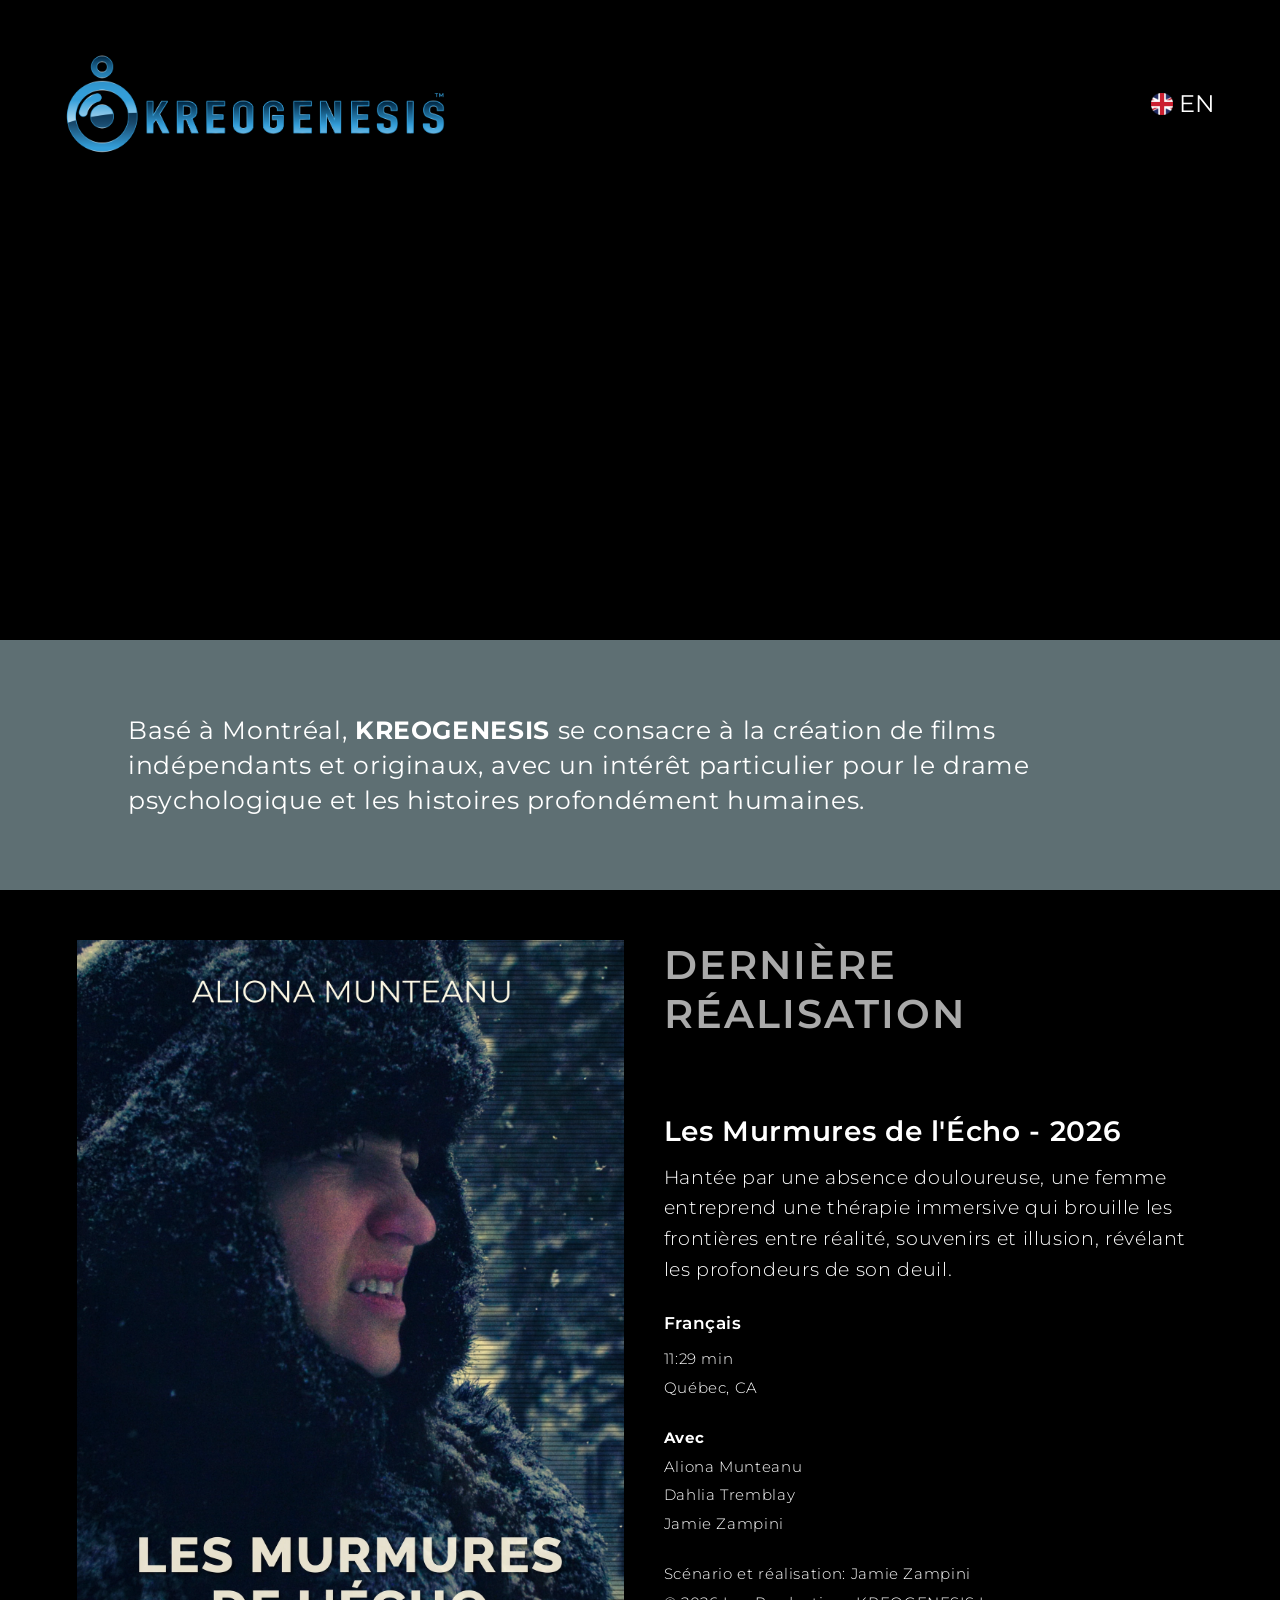
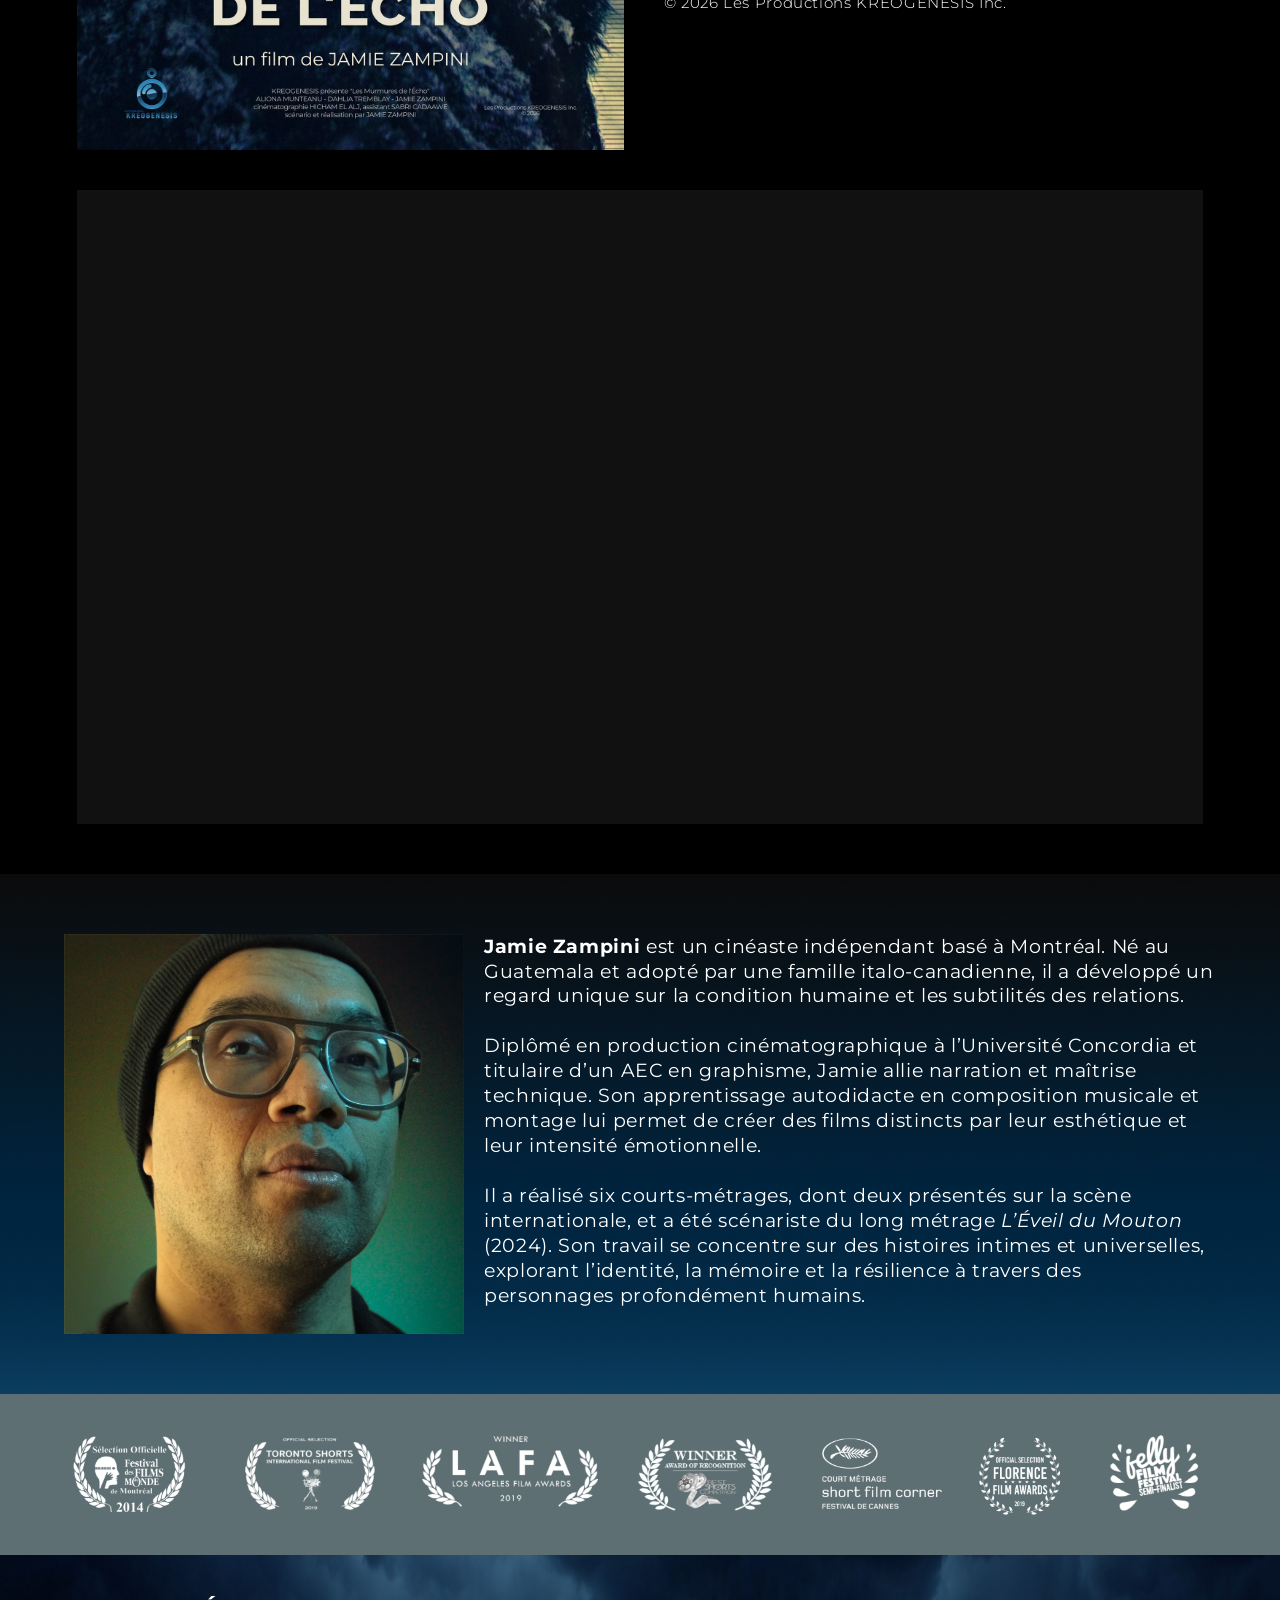
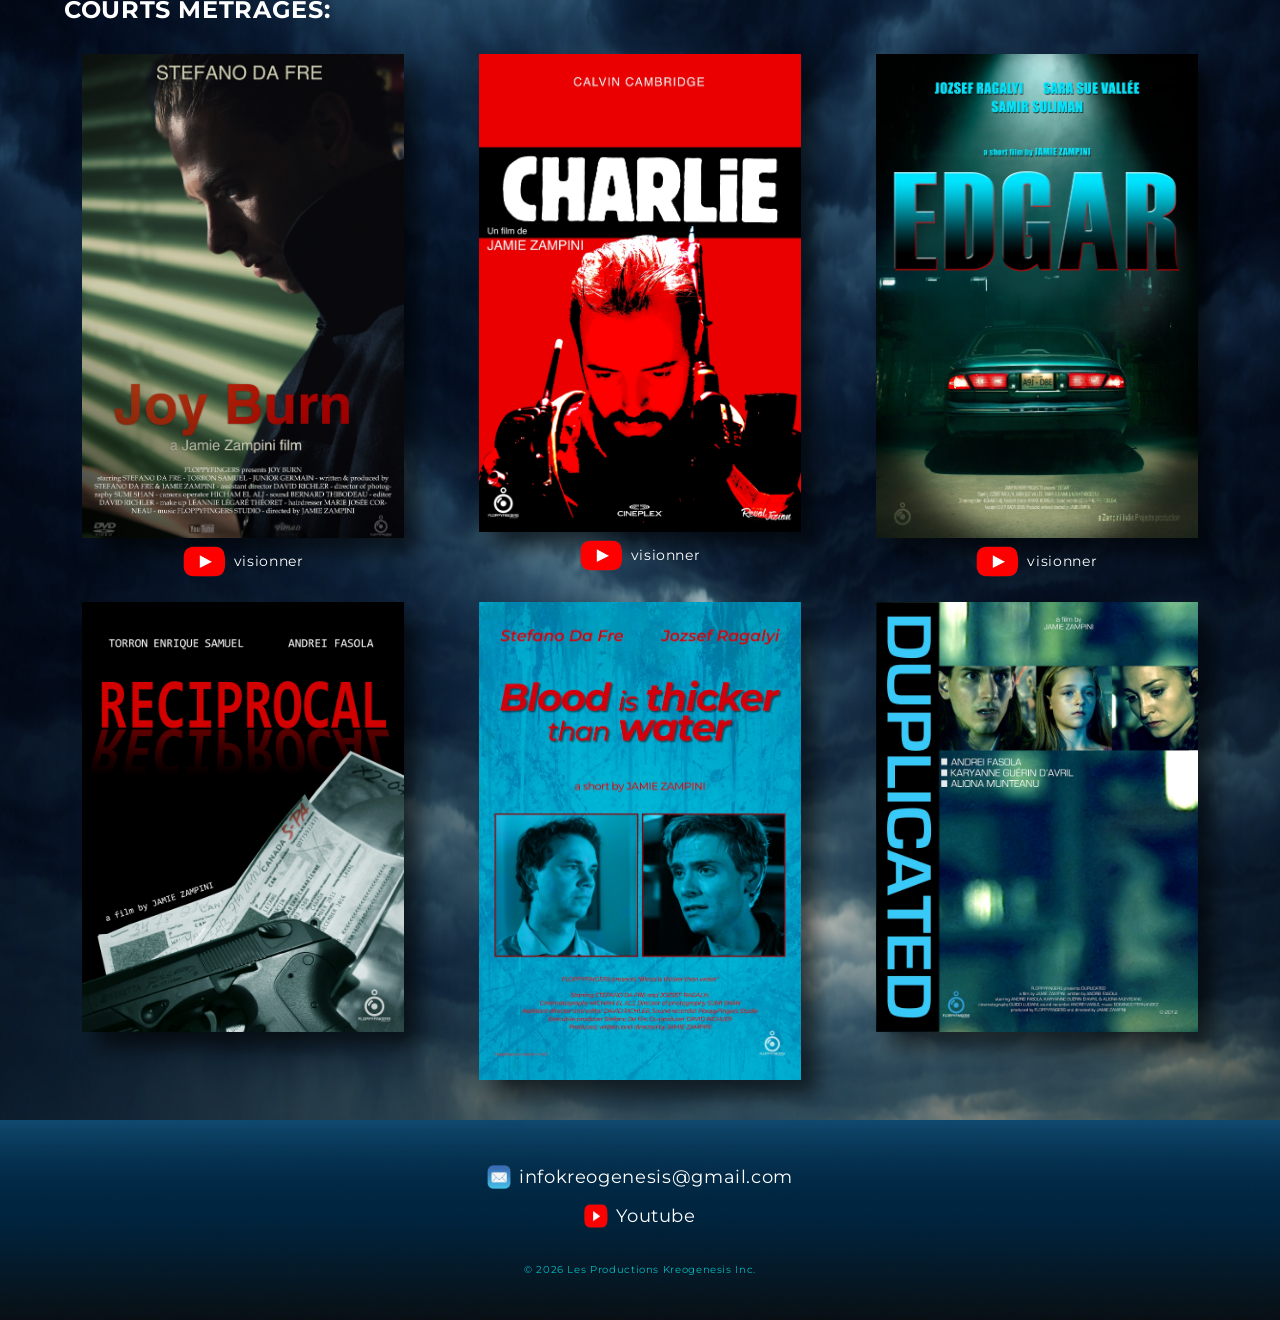
==== commit 679a7b43: "Update website: featured film section in French and English" ====
--- a/index-fr.html
+++ b/index-fr.html
@@ -33,8 +33,81 @@
   <!-- Block1 -->
   <div class="block1-container">
     <p class="about-text1">
-      <b>Kreogenesis</b> est une manifestation qui met en avant mon désir profond et constant d’exprimer, par l’image et le son, des idées et des traumatismes humains qui touchent certains d’entre nous. Ces réalités peuvent prendre forme à travers différents genres cinématographiques, le genre n’étant qu’un véhicule au service d’une exploration plus vaste de la condition humaine.
+      Basé à Montréal, <b>KREOGENESIS</b> se consacre à la création de films indépendants et originaux, avec un intérêt particulier pour le drame psychologique et les histoires profondément humaines.
     </p>
+  </div>
+
+  <div class="featured-film-container">
+
+    <div class="featured-film-layout">
+
+      <h2 class="featured-film-heading">
+        Dernière réalisation
+      </h2>
+
+      <!-- Left: Poster -->
+      <div class="featured-film-poster">
+        <img
+          src="poster%20les%20murmures%20de%20lecho.webp"
+          alt="Affiche du court métrage Les Murmures de l'Écho">
+      </div>
+
+      <!-- Right: Synopsis and details -->
+      <div class="featured-film-info">
+
+
+  <h3 class="featured-film-title">
+
+    Les Murmures de l'Écho - 2026
+
+  </h3>
+
+  <p class="featured-film-synopsis">
+
+    Hantée par une absence douloureuse, une femme entreprend une
+
+    thérapie immersive qui brouille les frontières entre réalité,
+
+    souvenirs et illusion, révélant les profondeurs de son deuil.
+
+  </p>
+
+  <div class="featured-film-details">
+
+    <p>Français</p>
+
+    <p>11:29 min</p>
+
+    <p>Québec, CA</p>
+
+    <p class="featured-film-cast-heading"><strong>Avec</strong></p>
+
+    <p>Aliona Munteanu</p>
+    <p>Dahlia Tremblay</p>
+    <p>Jamie Zampini</p>
+
+    <p class="featured-film-cast-heading">Scénario et réalisation: Jamie Zampini</p>
+
+    <p>© 2026 Les Productions KREOGENESIS Inc.</p>
+
+  </div>
+
+</div>
+
+    </div>
+
+    <!-- Full-width YouTube teaser underneath -->
+    <div class="featured-film-video">
+      <iframe
+        src="https://www.youtube.com/embed/MhFSkhkVhCM"
+        title="Les Murmures de l'Écho - Bande-annonce"
+        loading="lazy"
+        allow="accelerometer; autoplay; clipboard-write; encrypted-media; gyroscope; picture-in-picture; web-share"
+        referrerpolicy="strict-origin-when-cross-origin"
+        allowfullscreen>
+      </iframe>
+    </div>
+
   </div>
 
   <!-- Block bio -->
--- a/style.css
+++ b/style.css
@@ -333,4 +333,222 @@
   .logo1 {
     display: none !important;
   }
+}
+
+/* =========================================
+   FEATURED FILM - LES MURMURES DE L'ÉCHO
+   ========================================= */
+
+.featured-film-container {
+  width: 100%;
+  background-color: #000;
+  color: #fff;
+  padding: 50px 6vw;
+}
+
+/* Poster and information row */
+
+.featured-film-layout {
+  display: grid;
+  grid-template-columns: auto 1fr;
+  grid-template-rows: auto 1fr;
+  column-gap: 40px;
+  row-gap: 0;
+  align-items: start;
+  max-width: 1400px;
+  margin: 0 auto 40px;
+}
+
+.featured-film-heading {
+  grid-column: 2;
+  grid-row: 1;
+}
+
+.featured-film-poster {
+  grid-column: 1;
+  grid-row: 1 / span 2;
+}
+
+.featured-film-info {
+  grid-column: 2;
+  grid-row: 2;
+  min-width: 0;
+}
+
+/* Poster */
+
+.featured-film-poster {
+  width: 100%;
+}
+
+.featured-film-poster img {
+  display: block;
+  width: 100%;
+  height: auto;
+  max-width: 100%;
+  max-height: 90vh;
+  object-fit: contain;
+  box-shadow: 10px 10px 20px rgba(0, 0, 0, 0.7);
+  margin: 0 auto;
+}
+
+/* Synopsis and details */
+
+.featured-film-info {
+  min-width: 0;
+}
+
+.featured-film-synopsis {
+  font-size: clamp(16px, 1.5vw, 22px);
+  line-height: 1.6;
+  font-weight: 300;
+  margin: 0 0 25px;
+}
+
+.featured-film-details {
+  margin-bottom: 0;
+}
+
+.featured-film-details p {
+  font-size: 15px;
+  line-height: 1.7;
+  margin: 3px 0;
+  font-weight: 300;
+}
+
+.featured-film-details p:first-child {
+  font-size: 17px;
+  font-weight: 600;
+  margin-bottom: 8px;
+}
+
+/* Full-width YouTube player */
+
+.featured-film-video {
+  position: relative;
+  width: 100%;
+  max-width: 1400px;
+  aspect-ratio: 16 / 9;
+  background-color: #111;
+  overflow: hidden;
+  margin: 0 auto;
+}
+
+.featured-film-video iframe {
+  position: absolute;
+  inset: 0;
+  width: 100%;
+  height: 100%;
+  border: 0;
+}
+
+/* Tablet and mobile */
+
+@media (max-width: 850px) {
+
+  .featured-film-container {
+    padding: 40px 6vw;
+  }
+
+  .featured-film-layout {
+  grid-template-columns: minmax(0, 1fr);
+  grid-template-rows: auto;
+  gap: 25px;
+  max-width: 600px;
+  margin-bottom: 30px;
+}
+
+.featured-film-heading {
+  grid-column: 1;
+  grid-row: 1;
+  margin-bottom: -15px;
+}
+
+.featured-film-poster {
+  grid-column: 1;
+  grid-row: 2;
+}
+
+.featured-film-info {
+  grid-column: 1;
+  grid-row: 3;
+}
+
+  .featured-film-poster {
+    max-width: 100%;
+    margin: 0 auto;
+  }
+
+  .featured-film-synopsis {
+    font-size: 17px;
+  }
+
+  .featured-film-video {
+    max-width: 600px;
+  }
+
+}
+
+/* Small mobile screens */
+
+@media (max-width: 480px) {
+
+  .featured-film-container {
+    padding: 30px 5vw;
+  }
+
+  .featured-film-layout {
+    gap: 22px;
+    margin-bottom: 25px;
+  }
+
+  .featured-film-poster {
+    max-width: 100%;
+  }
+
+  .featured-film-synopsis {
+    font-size: 16px;
+    line-height: 1.7;
+  }
+
+  .featured-film-details p {
+    font-size: 14px;
+  }
+
+  .featured-film-details p:first-child {
+    font-size: 16px;
+  }
+
+}
+
+/* Featured film headings */
+
+.featured-film-heading {
+  font-size: 40px;
+  font-weight: 600;
+  text-transform: uppercase;
+  letter-spacing: 2px;
+  margin: 0 0 75px;
+  color: #aaa;
+}
+
+.featured-film-title {
+  font-size: clamp(22px, 2.2vw, 32px);
+  font-weight: 600;
+  line-height: 1.3;
+  margin: 0 0 12px;
+}
+
+.featured-film-cast-heading {
+  margin-top: 25px !important;
+}
+
+.featured-film-cast-heading strong {
+  font-weight: 700 !important;
+}
+
+@media (max-width: 850px) {
+  .featured-film-heading {
+    margin-bottom: 0 !important;
+  }
 }
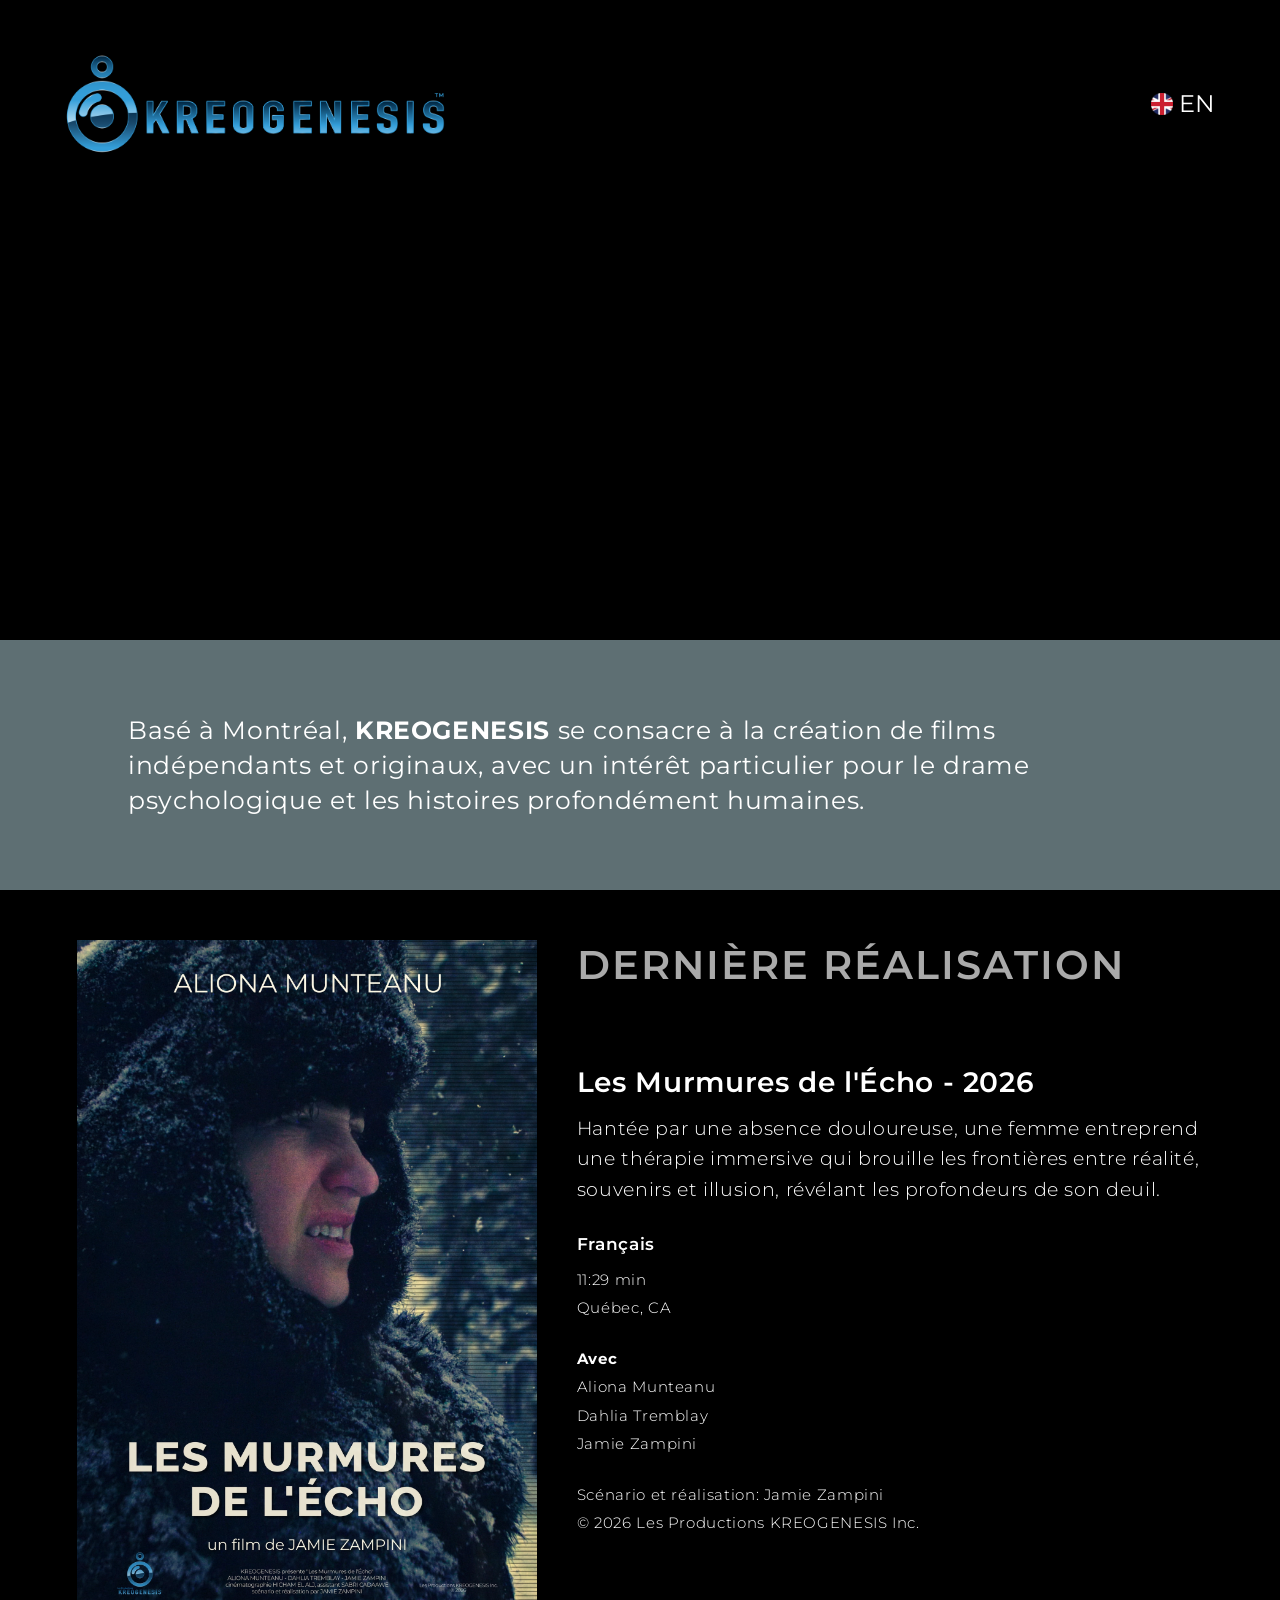
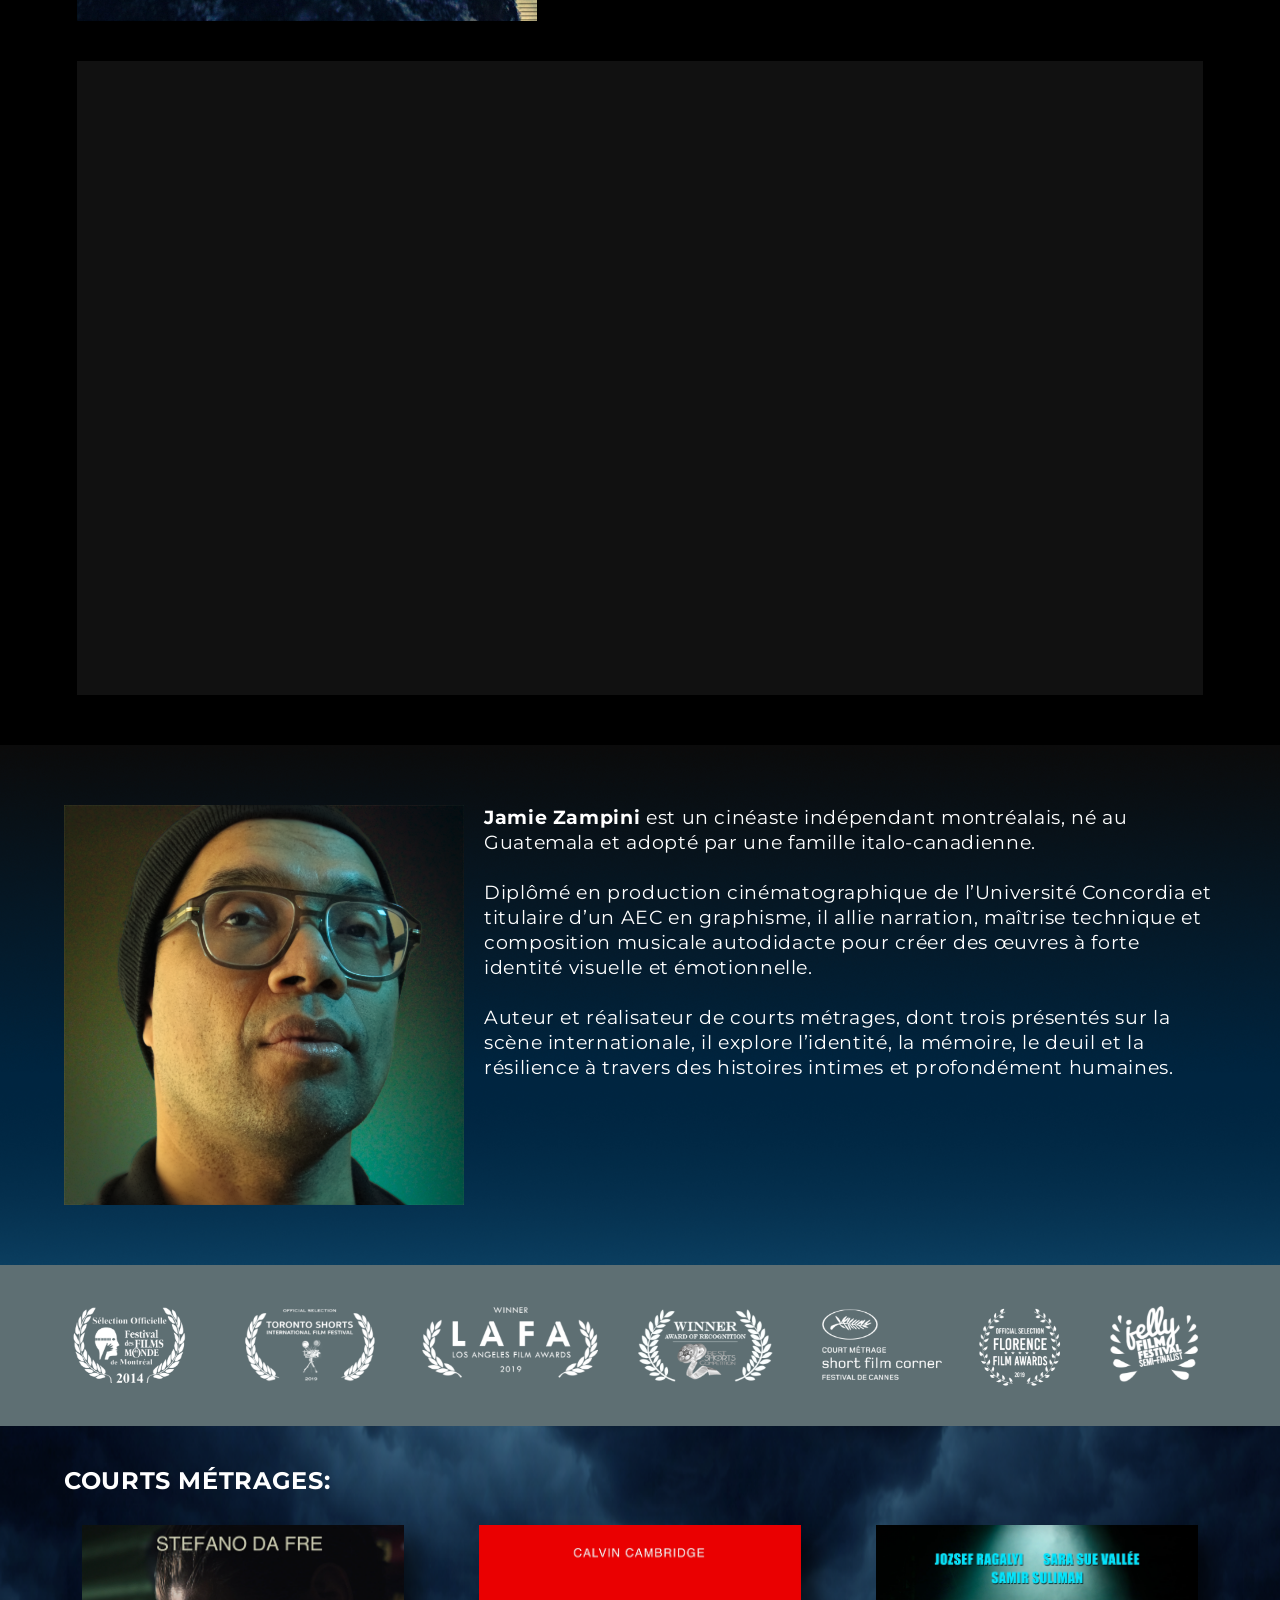
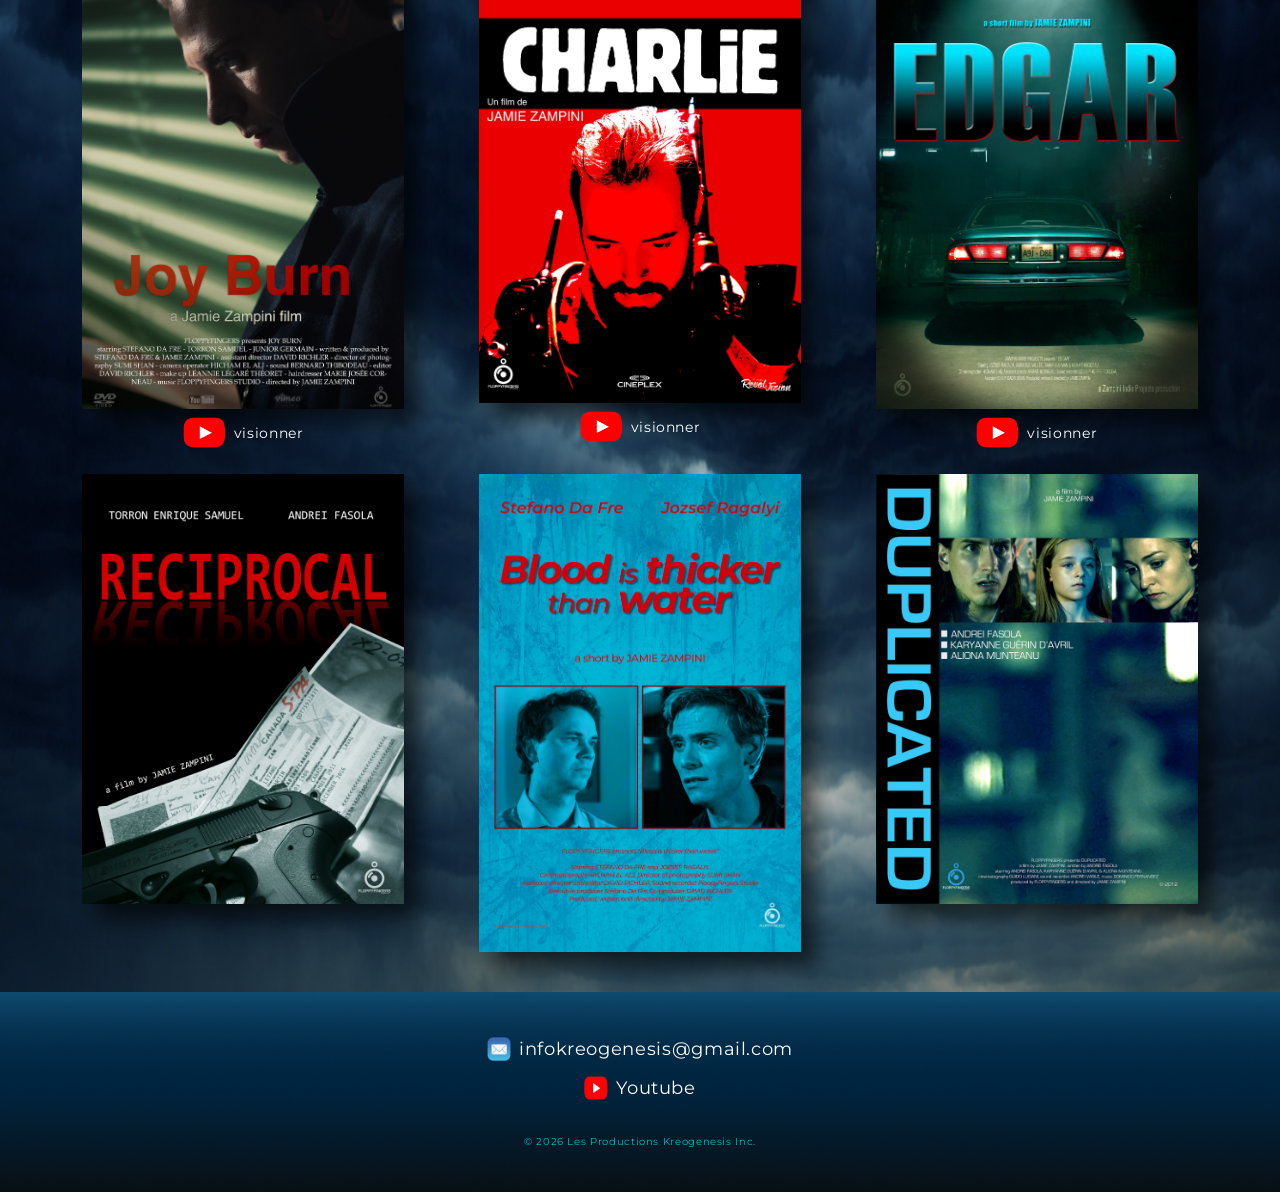
==== commit 380074c3: "Update filmmaker biography in French and English" ====
--- a/index-fr.html
+++ b/index-fr.html
@@ -114,9 +114,11 @@
   <div class="block-bio-container">
     <img src="profilepix.png" class="profilepix" alt="profilepix">  
     <p class="about-text2">
-      <b>Jamie Zampini</b> est un cinéaste indépendant basé à Montréal. Né au Guatemala et adopté par une famille italo-canadienne, il a développé un regard unique sur la condition humaine et les subtilités des relations.<br><br>
-      Diplômé en production cinématographique à l’Université Concordia et titulaire d’un AEC en graphisme, Jamie allie narration et maîtrise technique. Son apprentissage autodidacte en composition musicale et montage lui permet de créer des films distincts par leur esthétique et leur intensité émotionnelle.<br><br>
-      Il a réalisé six courts-métrages, dont deux présentés sur la scène internationale, et a été scénariste du long métrage <i>L’Éveil du Mouton</i> (2024). Son travail se concentre sur des histoires intimes et universelles, explorant l’identité, la mémoire et la résilience à travers des personnages profondément humains. 
+      <b>Jamie Zampini</b> est un cinéaste indépendant montréalais, né au Guatemala et adopté par une famille italo-canadienne.<br><br>
+
+Diplômé en production cinématographique de l’Université Concordia et titulaire d’un AEC en graphisme, il allie narration, maîtrise technique et composition musicale autodidacte pour créer des œuvres à forte identité visuelle et émotionnelle.<br><br>
+
+Auteur et réalisateur de courts métrages, dont trois présentés sur la scène internationale, il explore l’identité, la mémoire, le deuil et la résilience à travers des histoires intimes et profondément humaines.
     </p>
   </div>
 
--- a/style.css
+++ b/style.css
@@ -350,7 +350,7 @@
 
 .featured-film-layout {
   display: grid;
-  grid-template-columns: auto 1fr;
+  grid-template-columns: minmax(0, 460px) minmax(0, 1fr);
   grid-template-rows: auto 1fr;
   column-gap: 40px;
   row-gap: 0;
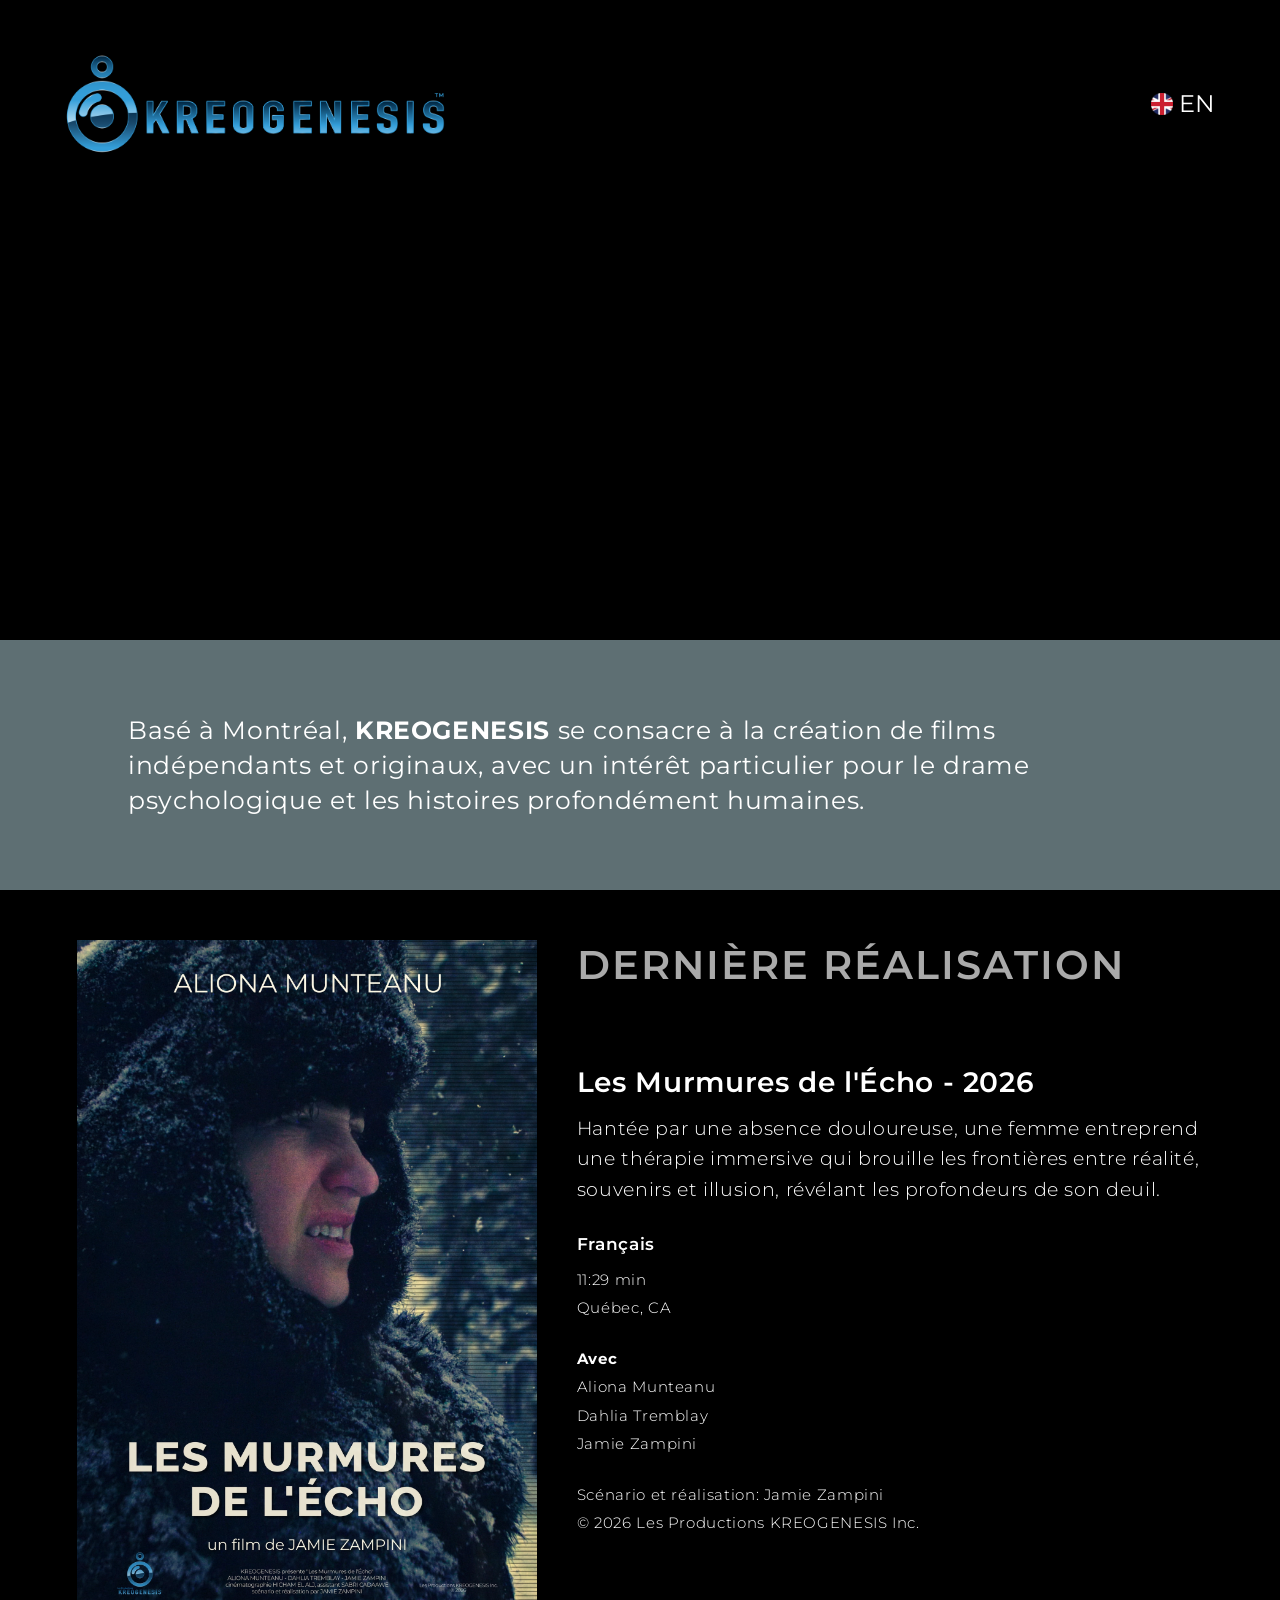
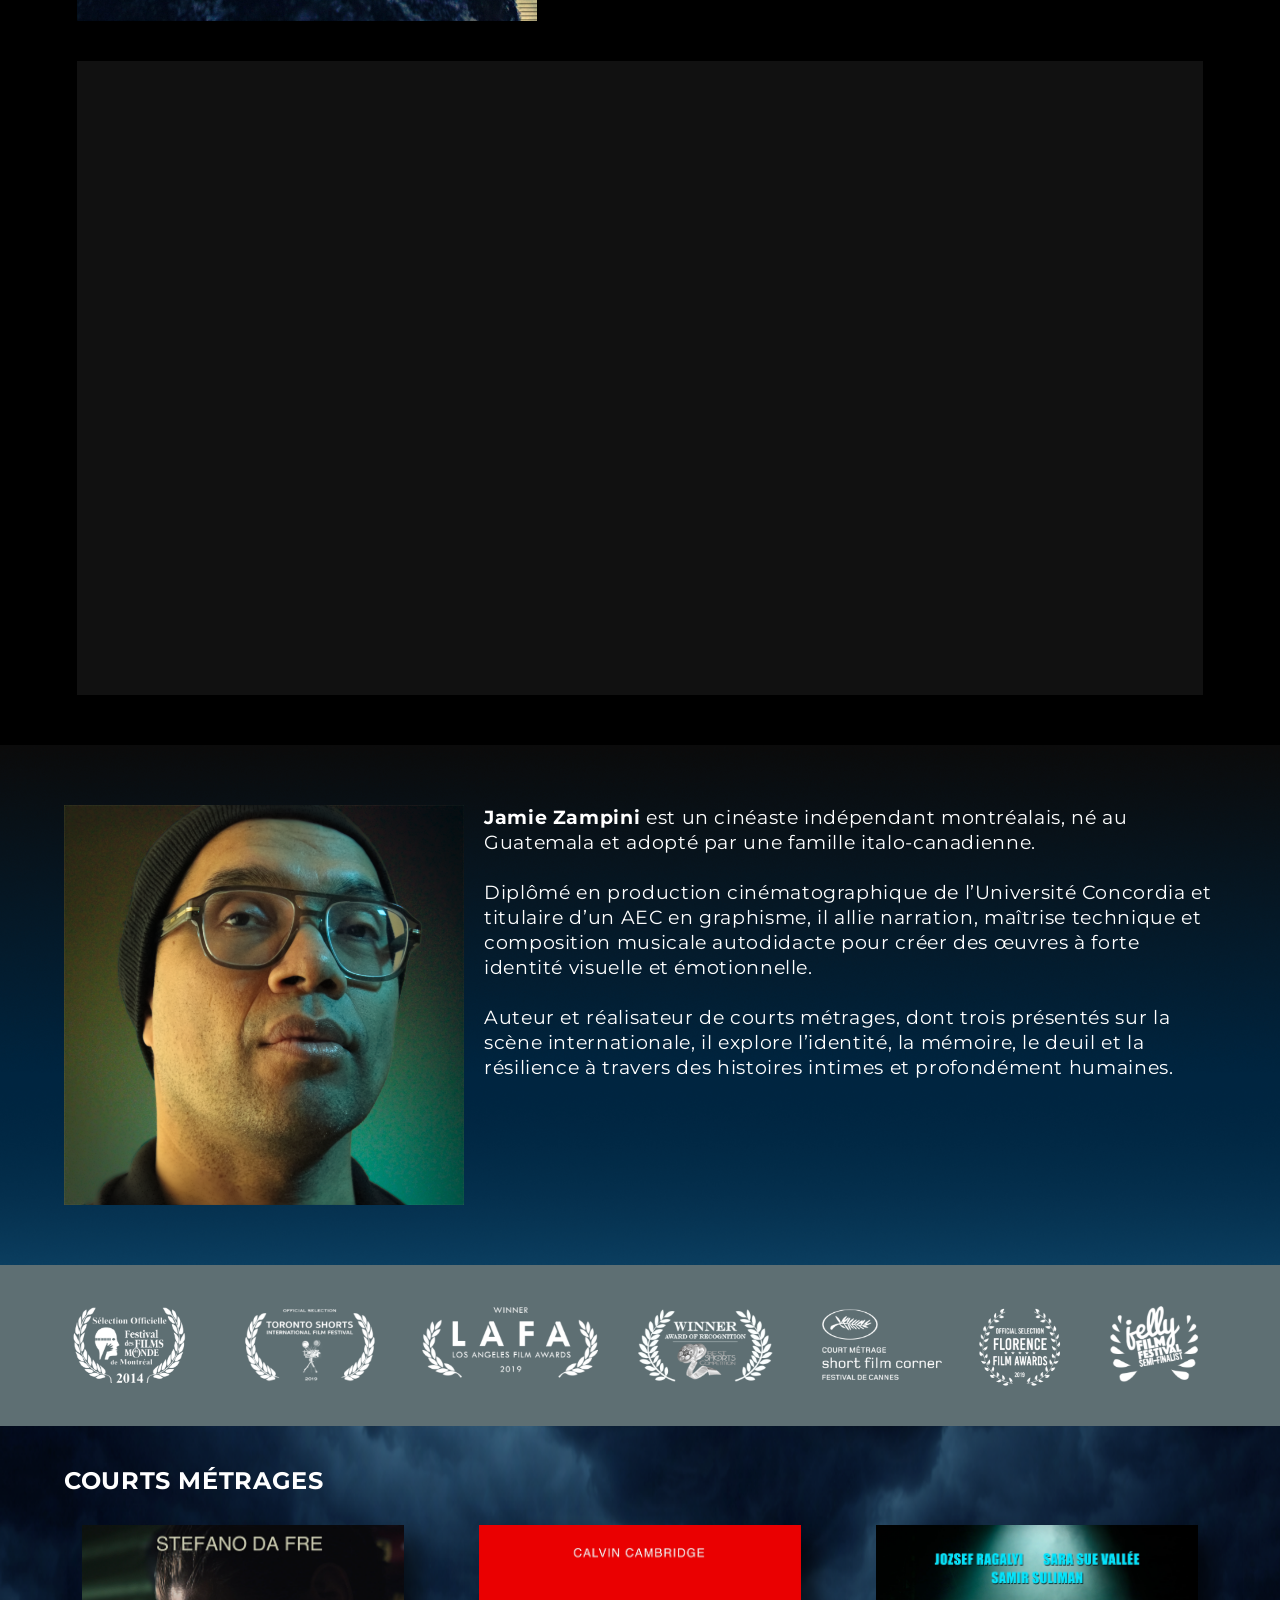
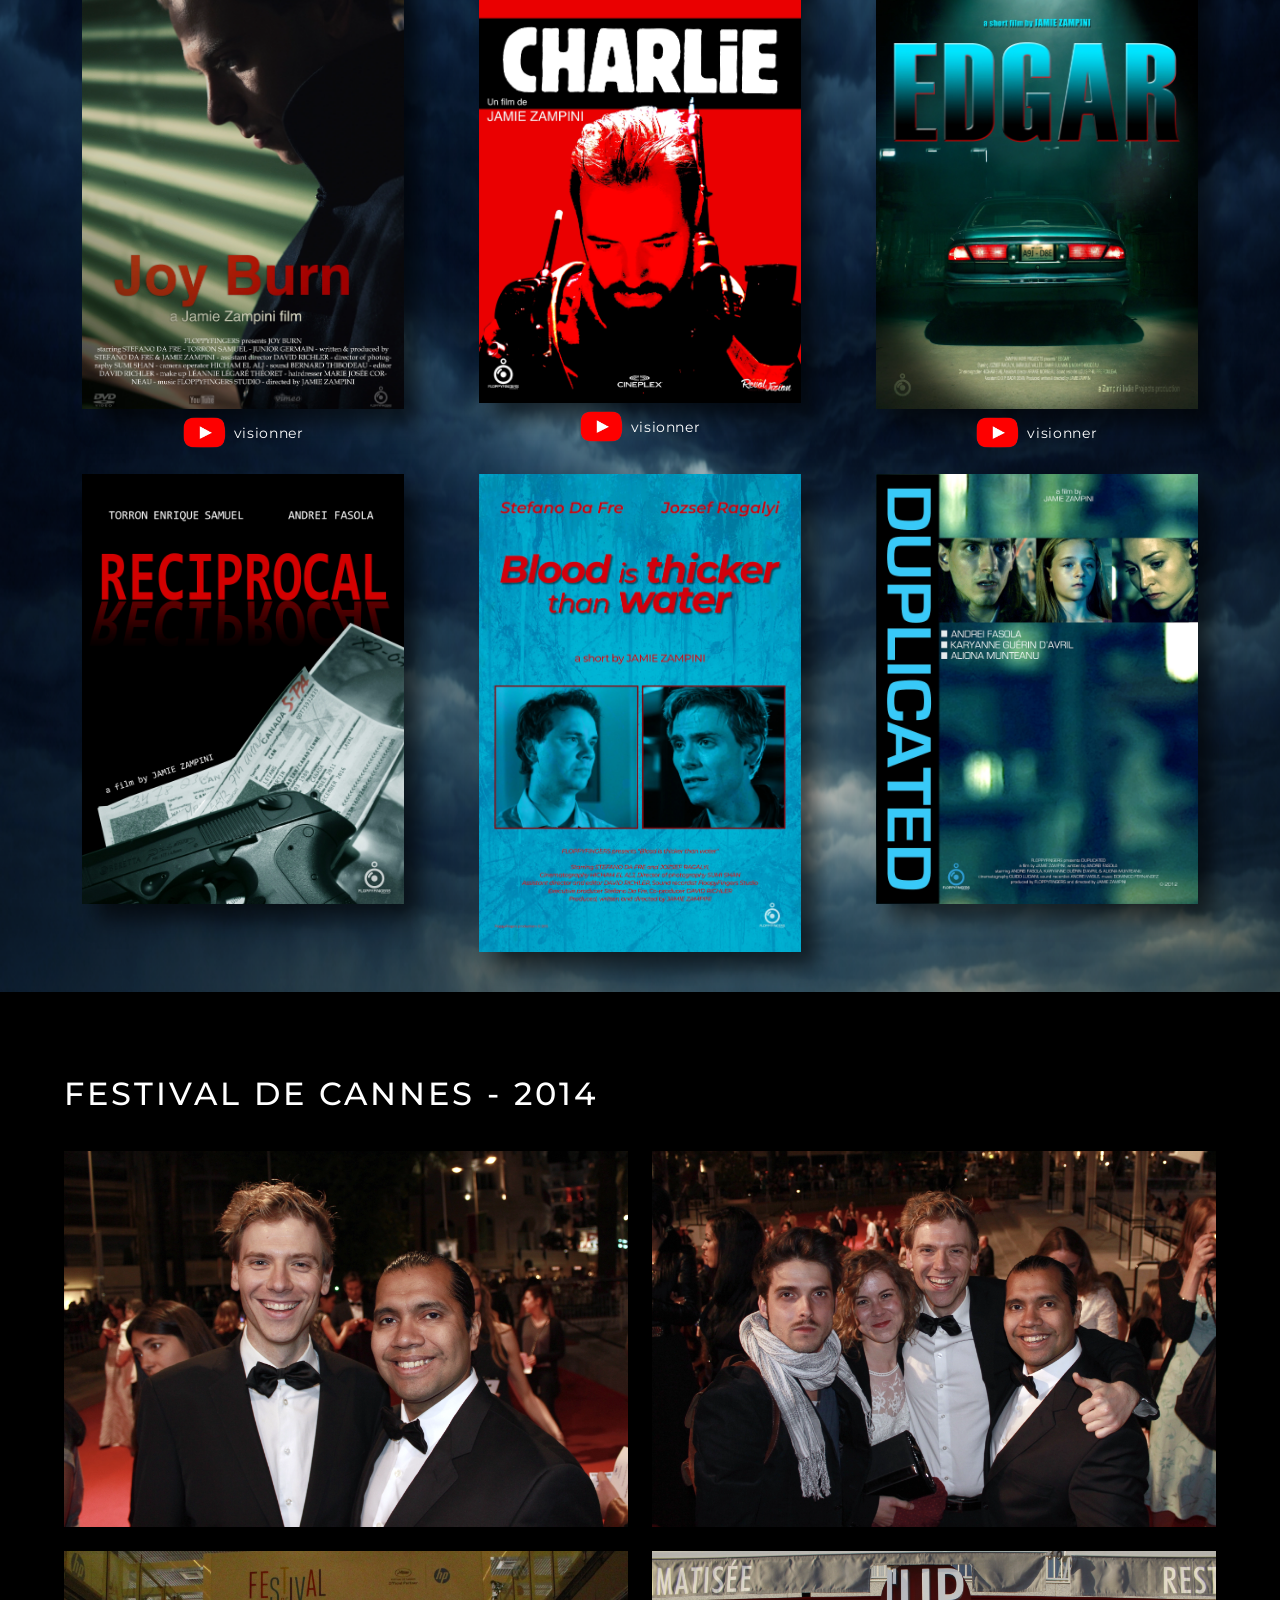
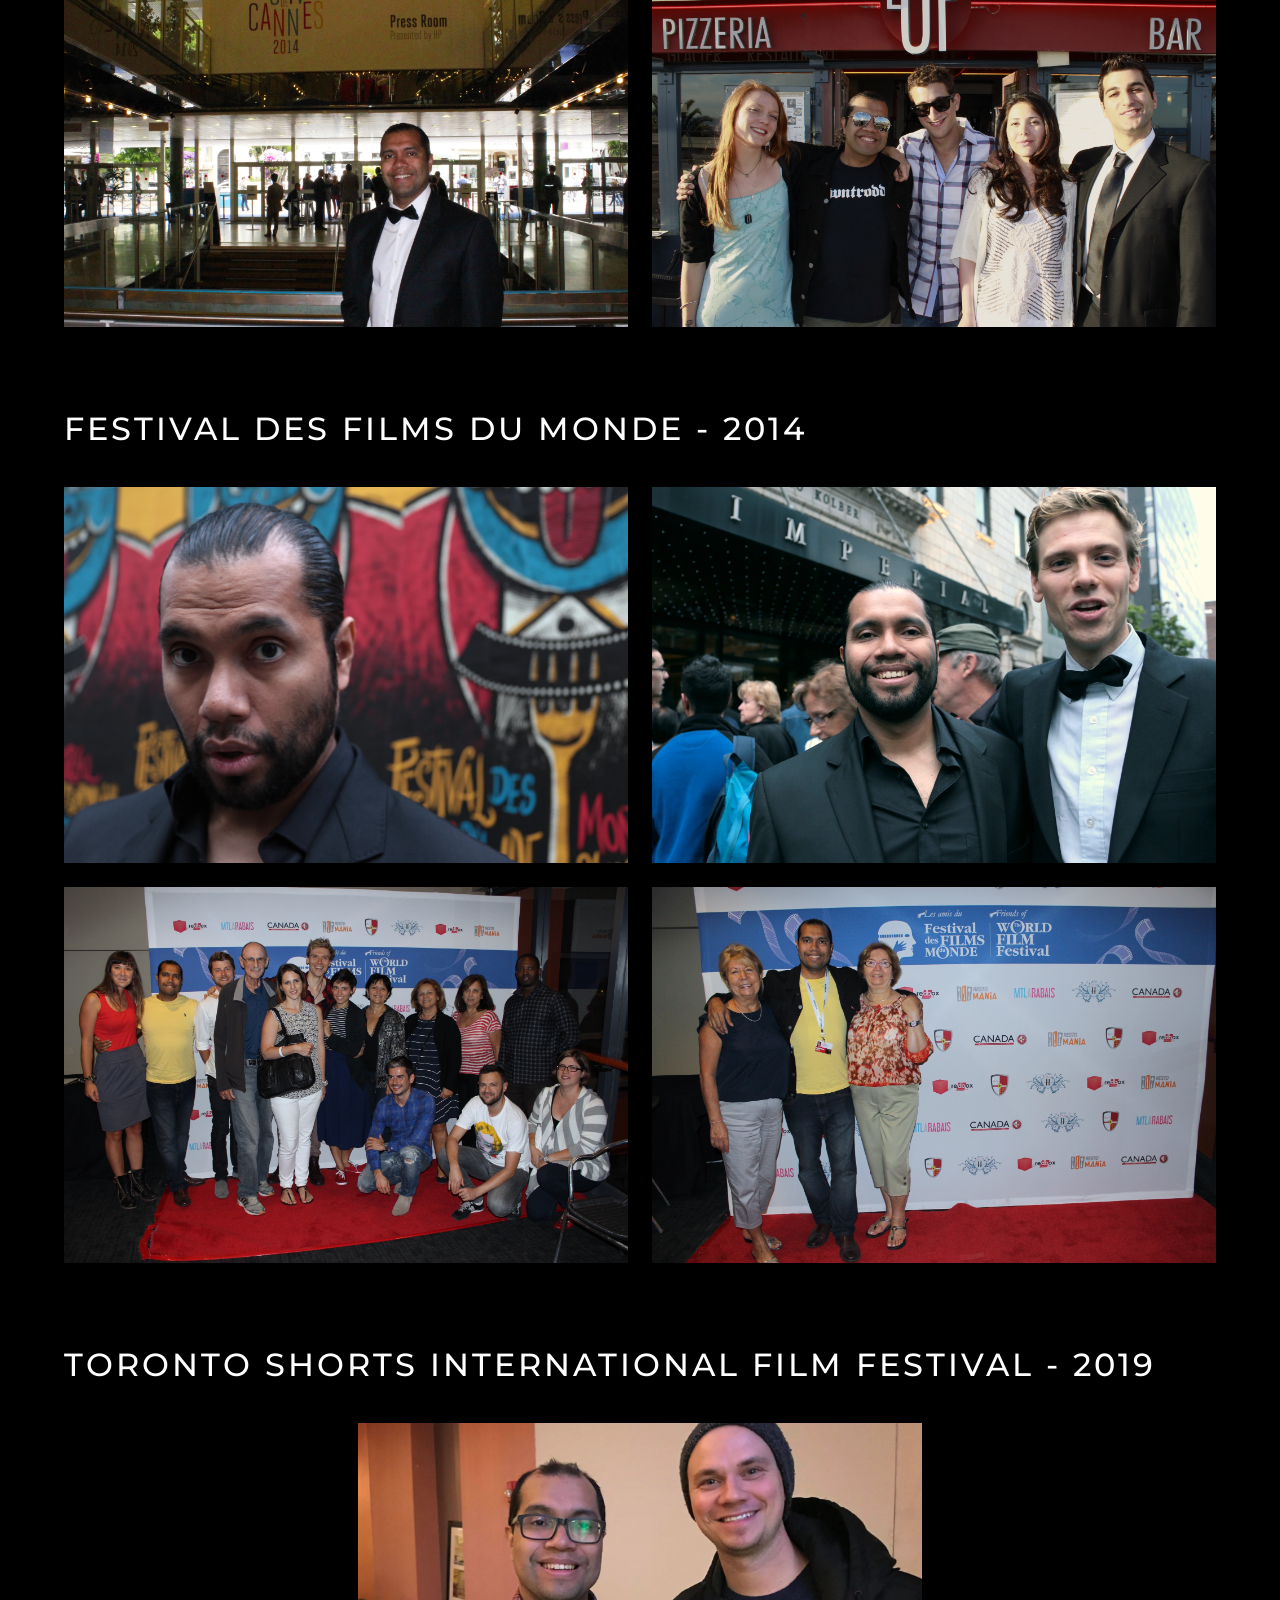
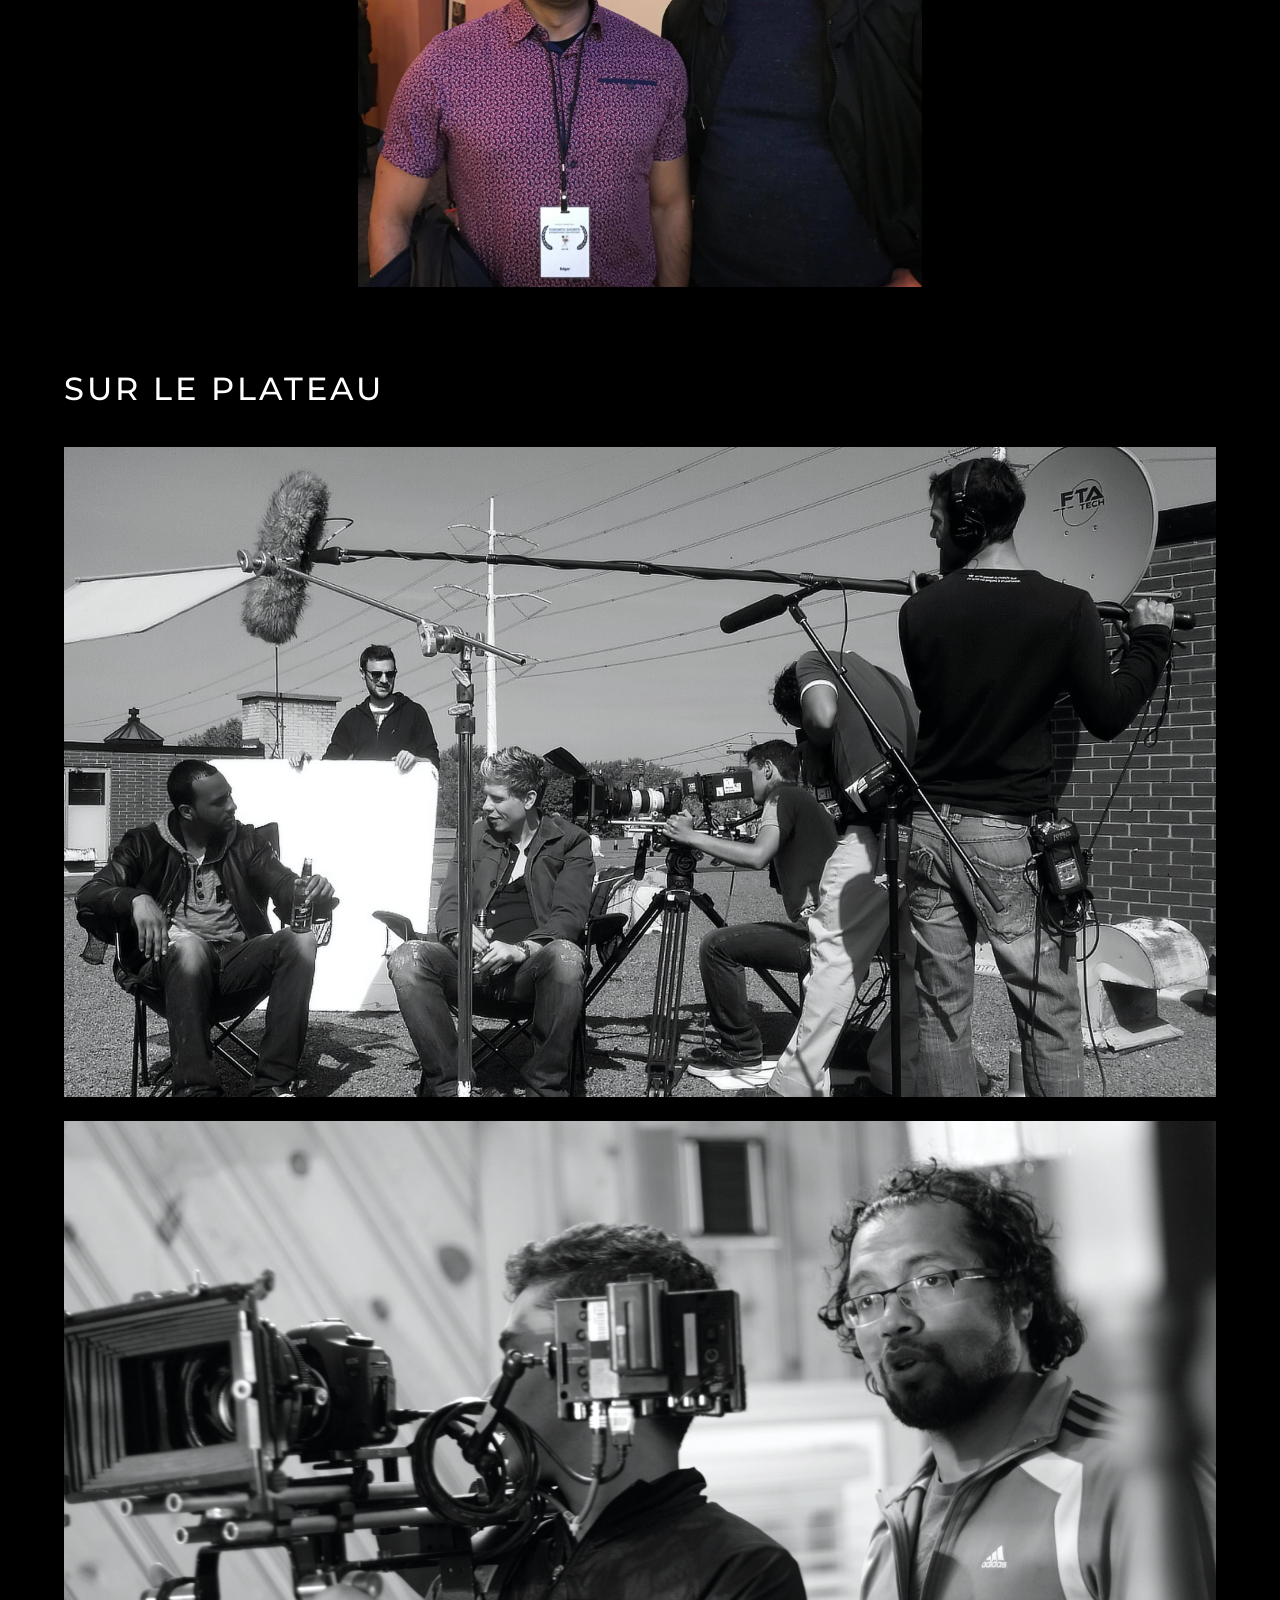
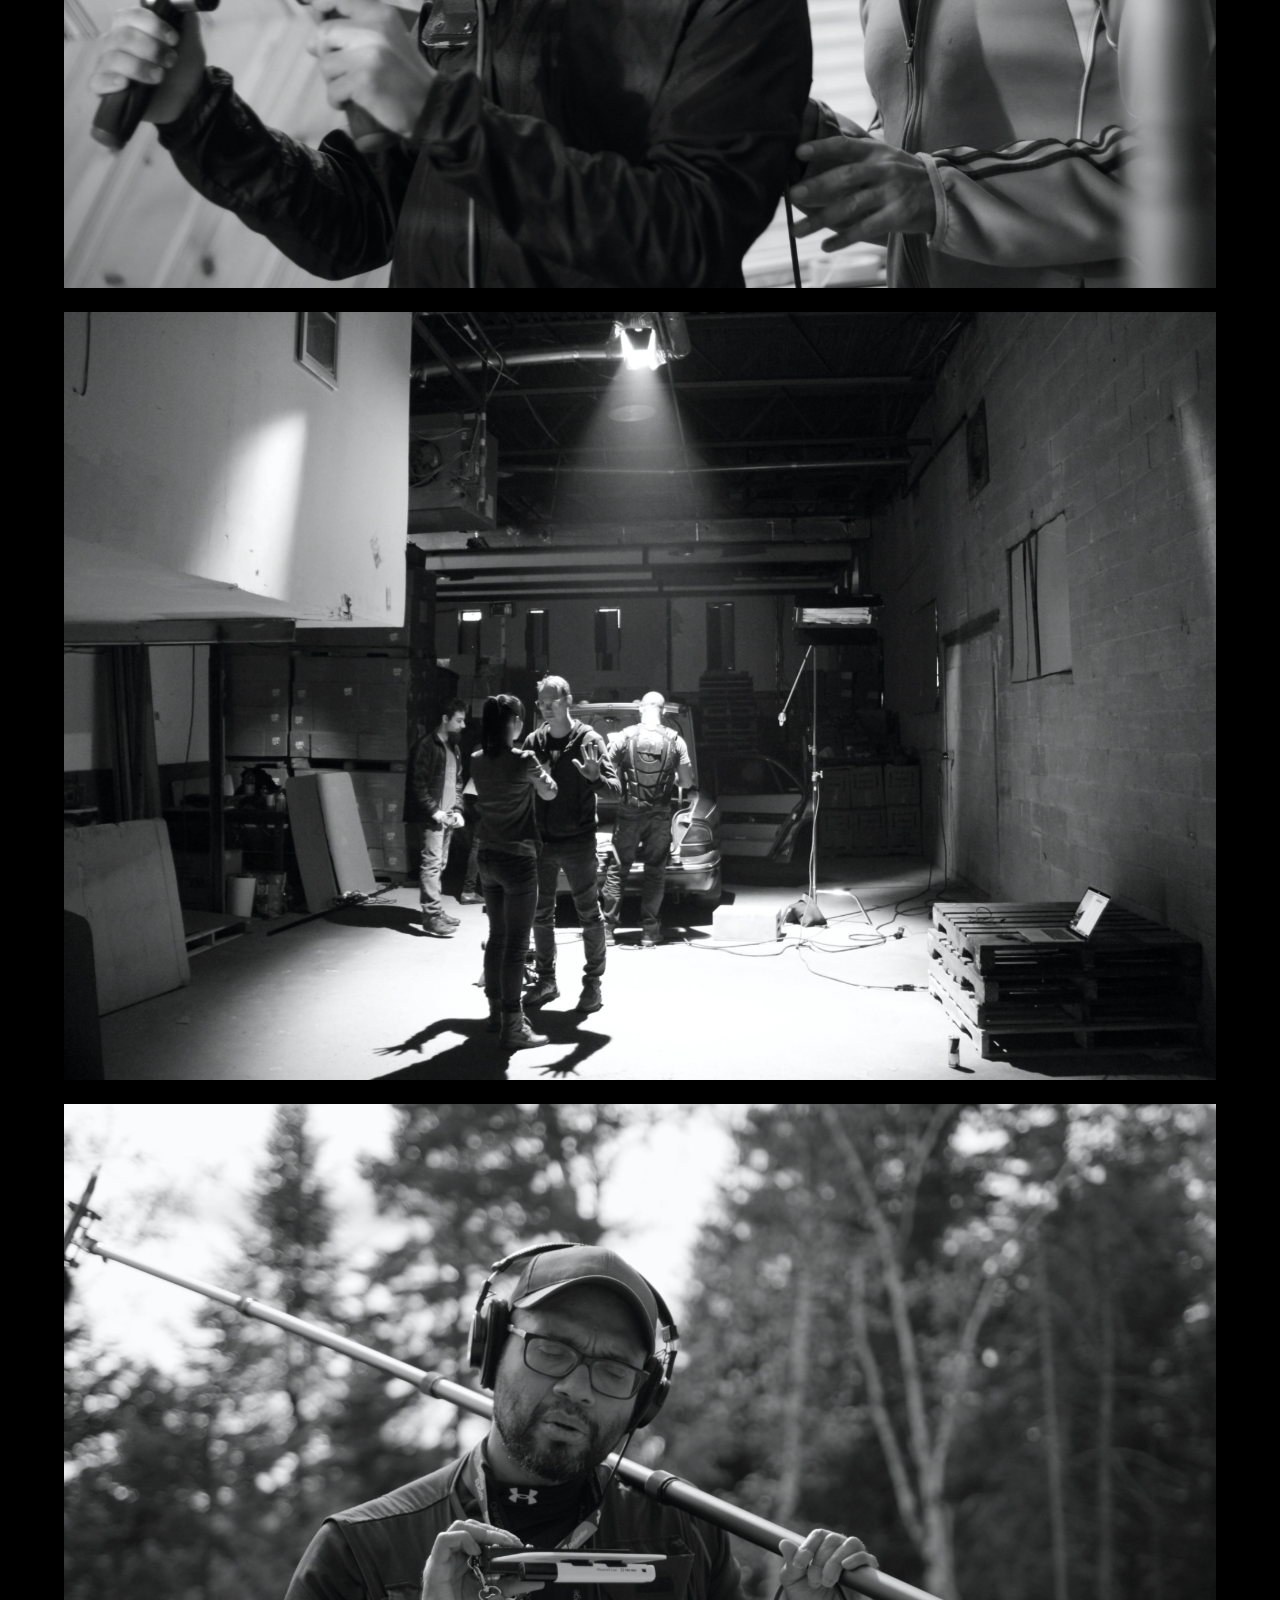
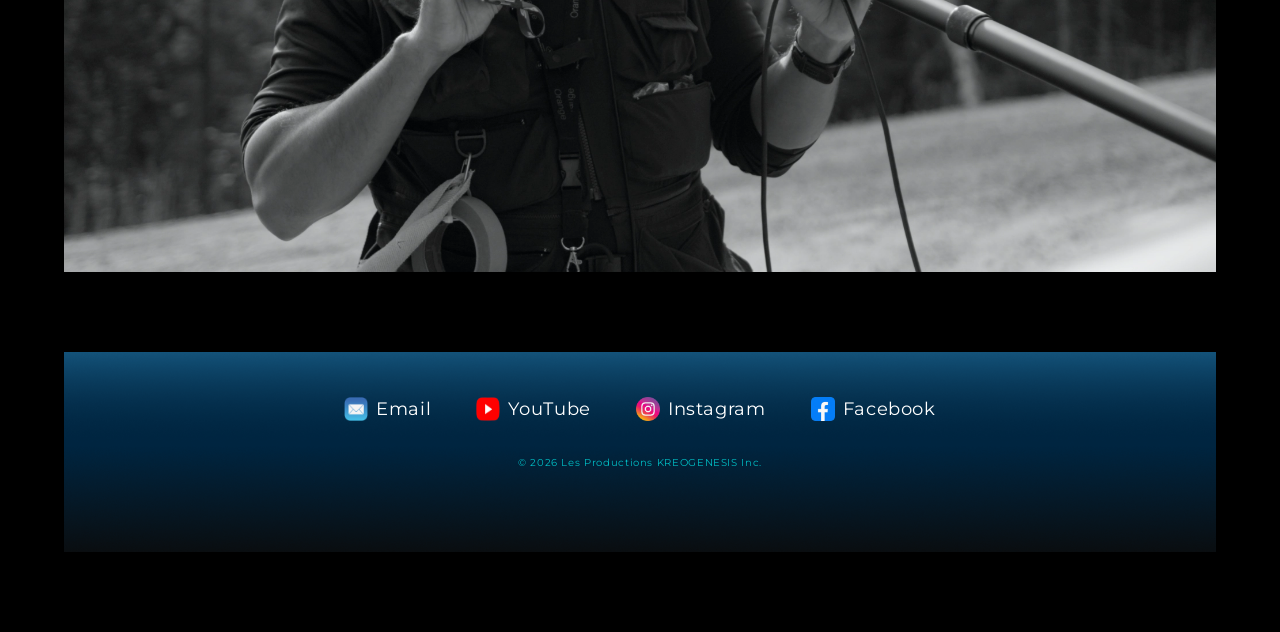
==== commit 76443a13: "Add festival photo gallery and social media footer" ====
--- a/index-fr.html
+++ b/index-fr.html
@@ -129,7 +129,7 @@
 
   <!-- Posters -->
   <div class="nuages-container">
-    <h2 class="poster-section-title">COURTS MÉTRAGES:</h2>
+    <h2 class="poster-section-title">COURTS MÉTRAGES</h2>
     <div class="poster-row">
       <div class="poster-wrapper">
         <img src="poster1.webp" class="poster">
@@ -164,22 +164,145 @@
     </div>
   </div>
 
+    <!-- FESTIVAL PHOTO GALLERY -->
+  <section id="festival-gallery">
+
+  <!-- CANNES -->
+<div class="gallery-category">
+    <h2>Festival de Cannes - 2014</h2>
+    <div class="photo-grid" id="cannes-gallery">
+        <img src="gallery/cannes-002.webp"
+
+         alt="Jamie Zampini at the Cannes Film Festival"
+
+         loading="lazy">
+
+    <img src="gallery/cannes-003.webp"
+
+         alt="Cannes Film Festival"
+
+         loading="lazy">
+
+    <img src="gallery/cannes-004.webp"
+
+         alt="Cannes Film Festival"
+
+         loading="lazy">
+
+    <img src="gallery/cannes-005.webp"
+
+         alt="Cannes Film Festival"
+
+         loading="lazy">
+    </div>
+</div>
+
+<!-- FESTIVAL DES FILMS DU MONDE -->
+<div class="gallery-category">
+    <h2>Festival des Films du Monde - 2014</h2>
+    <div class="photo-grid" id="films-du-monde-gallery">
+        <img src="gallery/ffm-005.webp"
+
+             alt="Jamie Zampini at the Festival des Films du Monde"
+
+             loading="lazy">
+
+        <img src="gallery/ffm-006.webp"
+
+             alt="Festival des Films du Monde"
+
+             loading="lazy">
+
+        <img src="gallery/ffm-007.webp"
+
+             alt="Festival des Films du Monde"
+
+             loading="lazy">
+
+        <img src="gallery/ffm-008.webp"
+
+             alt="Festival des Films du Monde"
+
+             loading="lazy">
+    </div>
+</div>
+
+<!-- TORONTO SHORTS -->
+<div class="gallery-category">
+    <h2>Toronto Shorts International Film Festival - 2019</h2>
+    <div class="photo-grid" id="toronto-shorts-gallery">
+        <img src="gallery/tsiff-009.webp"
+
+             alt="Festival des Films du Monde"
+
+             loading="lazy">
+    </div>
+</div>
+
+<!-- BEHIND THE SCENES -->
+<div class="gallery-category">
+    <h2>Sur le plateau</h2>
+    <div class="photo-grid" id="behind-the-scenes-gallery">
+        <!-- Main photo: full grid width -->
+
+        <img src="gallery/bts-001.webp"
+
+             alt="Behind the scenes of a Kreogenesis production"
+
+             class="bts-featured"
+
+             loading="lazy">
+
+        <!-- Two photos underneath -->
+
+        <img src="gallery/bts-010.webp"
+
+             alt="Behind the scenes of filming"
+
+             loading="lazy">
+
+        <img src="gallery/bts-011.webp"
+
+             alt="The production crew at work"
+
+             loading="lazy">
+
+        <img src="gallery/bts-012.webp"
+
+             alt="The production crew at work"
+
+             loading="lazy">
+    </div>
+</div>
+
   <!-- Footer -->
-  <div class="base-container">
-    <div class="footer-top">
-      <a href="mailto:infokreogenesis@gmail.com">
-        <img src="emaillogo.png" class="footer-icon" alt="Gmail">
-        infokreogenesis@gmail.com
-      </a>
-      <a href="https://www.youtube.com/@kreogenesis" target="_blank">
-        <img src="youtube.png" class="footer-icon" alt="Youtube">
-        Youtube
-      </a>
-    </div>
-    <div class="copyright">
-      © 2026 Les Productions Kreogenesis Inc.
-    </div>
-  </div>
+<div class="base-container">
+  <div class="footer-top">
+    <a href="mailto:infokreogenesis@gmail.com">
+      <img src="emaillogo.png" class="footer-icon" alt="Email">
+      Email
+    </a>
+
+    <a href="https://www.youtube.com/@kreogenesis" target="_blank" rel="noopener noreferrer">
+      <img src="youtube.png" class="footer-icon" alt="YouTube">
+      YouTube
+    </a>
+
+    <a href="https://www.instagram.com/kreogenesis" target="_blank" rel="noopener noreferrer">
+      <img src="instalogo.png" class="footer-icon" alt="Instagram">
+      Instagram
+    </a>
+
+    <a href="https://www.facebook.com/kreogenesis" target="_blank" rel="noopener noreferrer">
+      <img src="facelogo.png" class="footer-icon" alt="Facebook">
+      Facebook
+    </a>
+  </div>
+
+  <div class="copyright">
+    © 2026 Les Productions KREOGENESIS Inc.
+  </div>
+</div>
 
   <script>
     function checkBioLayout() {
--- a/style.css
+++ b/style.css
@@ -244,6 +244,15 @@
   height: 200px;
 }
 
+.footer-top {
+  display: flex;
+  justify-content: center;
+  align-items: center;
+  gap: 45px;
+  flex-wrap: nowrap;
+  width: 100%;
+}
+
 .footer-top a {
   display: flex;
   align-items: center;
@@ -551,4 +560,186 @@
   .featured-film-heading {
     margin-bottom: 0 !important;
   }
+}
+
+/* ========================================
+   FESTIVAL PHOTO GALLERY
+======================================== */
+
+#festival-gallery {
+    width: 100%;
+    padding: 80px 5%;
+    background-color: #000;
+    color: #fff;
+}
+
+#festival-gallery .gallery-category {
+    width: 100%;
+    max-width: 1400px;
+    margin: 0 auto 80px;
+}
+
+#festival-gallery .gallery-category h2 {
+    font-family: 'Montserrat', sans-serif;
+    font-size: clamp(22px, 2.5vw, 32px);
+    font-weight: 500;
+    text-align: center;
+    text-transform: uppercase;
+    letter-spacing: 3px;
+    line-height: 1.4;
+    margin: 0 0 35px;
+    color: #fff;
+}
+
+/* Photo grid */
+
+#festival-gallery .photo-grid {
+    display: grid;
+    grid-template-columns: repeat(3, minmax(0, 1fr));
+    gap: 24px;
+    align-items: start;
+}
+
+/* Images */
+
+#festival-gallery .photo-grid img {
+    display: block;
+    width: 100%;
+    height: auto;
+    max-width: 100%;
+}
+
+/* Tablet */
+
+@media (max-width: 900px) {
+    #festival-gallery .photo-grid {
+        grid-template-columns: repeat(2, minmax(0, 1fr));
+        gap: 18px;
+    }
+}
+
+/* Mobile */
+
+@media (max-width: 600px) {
+    #festival-gallery {
+        padding: 50px 5%;
+    }
+
+    #festival-gallery .gallery-category h2 {
+        font-size: 21px;
+        letter-spacing: 1.5px;
+    }
+
+    #festival-gallery .photo-grid {
+        grid-template-columns: 1fr;
+        gap: 20px;
+    }
+
+    #festival-gallery .gallery-category {
+        margin-bottom: 55px;
+    }
+}
+
+/* Gallery titles aligned left */
+#festival-gallery .gallery-category h2 {
+    text-align: left !important;
+    margin-left: 0 !important;
+    margin-right: 0 !important;
+}
+
+/* TORONTO SHORTS — ONE COLUMN WIDE */
+
+#festival-gallery #toronto-shorts-gallery {
+    display: grid !important;
+    grid-template-columns: repeat(2, minmax(0, 1fr)) !important;
+    gap: 24px;
+}
+
+#festival-gallery #toronto-shorts-gallery img {
+    grid-column: 1 !important;
+    width: 100% !important;
+    max-width: 100%;
+    height: auto;
+}
+
+/* MOBILE */
+@media (max-width: 600px) {
+    #festival-gallery #toronto-shorts-gallery {
+        grid-template-columns: 1fr !important;
+    }
+}
+
+/* BEHIND THE SCENES — THREE LARGE PHOTOS */
+
+#festival-gallery #behind-the-scenes-gallery {
+    display: grid !important;
+    grid-template-columns: 1fr !important;
+    gap: 24px;
+}
+
+#festival-gallery #behind-the-scenes-gallery img {
+    display: block;
+    width: 100% !important;
+    max-width: 100% !important;
+    height: auto;
+}
+
+/* CANNES — TWO COLUMNS */
+#festival-gallery #cannes-gallery {
+    grid-template-columns: repeat(2, minmax(0, 1fr));
+}
+
+/* FESTIVAL DES FILMS DU MONDE — TWO COLUMNS */
+#festival-gallery #films-du-monde-gallery {
+    grid-template-columns: repeat(2, minmax(0, 1fr));
+}
+
+/* MOBILE — ONE COLUMN */
+@media (max-width: 600px) {
+    #festival-gallery #cannes-gallery,
+    #festival-gallery #films-du-monde-gallery {
+        grid-template-columns: 1fr;
+    }
+}
+
+/* CENTER THE SINGLE TORONTO PHOTO */
+
+#festival-gallery #toronto-shorts-gallery {
+    justify-items: center;
+}
+
+#festival-gallery #toronto-shorts-gallery img {
+    grid-column: 1 / -1 !important;
+    width: calc((100% - 24px) / 2) !important;
+    max-width: 100%;
+    height: auto;
+}
+
+/* MOBILE */
+@media (max-width: 600px) {
+    #festival-gallery #toronto-shorts-gallery img {
+        width: 100% !important;
+    }
+}
+
+/* FOOTER — MOBILE RESPONSIVE */
+@media (max-width: 600px) {
+  .footer-top {
+    gap: 15px;
+    flex-wrap: wrap;
+    justify-content: center;
+    padding: 0 10px;
+    box-sizing: border-box;
+  }
+
+  .footer-top a {
+    font-size: 14px;
+    margin: 8px 0;
+  }
+
+  .footer-icon {
+    width: 20px !important;
+    height: 20px !important;
+    margin-right: 5px;
+  }
 }
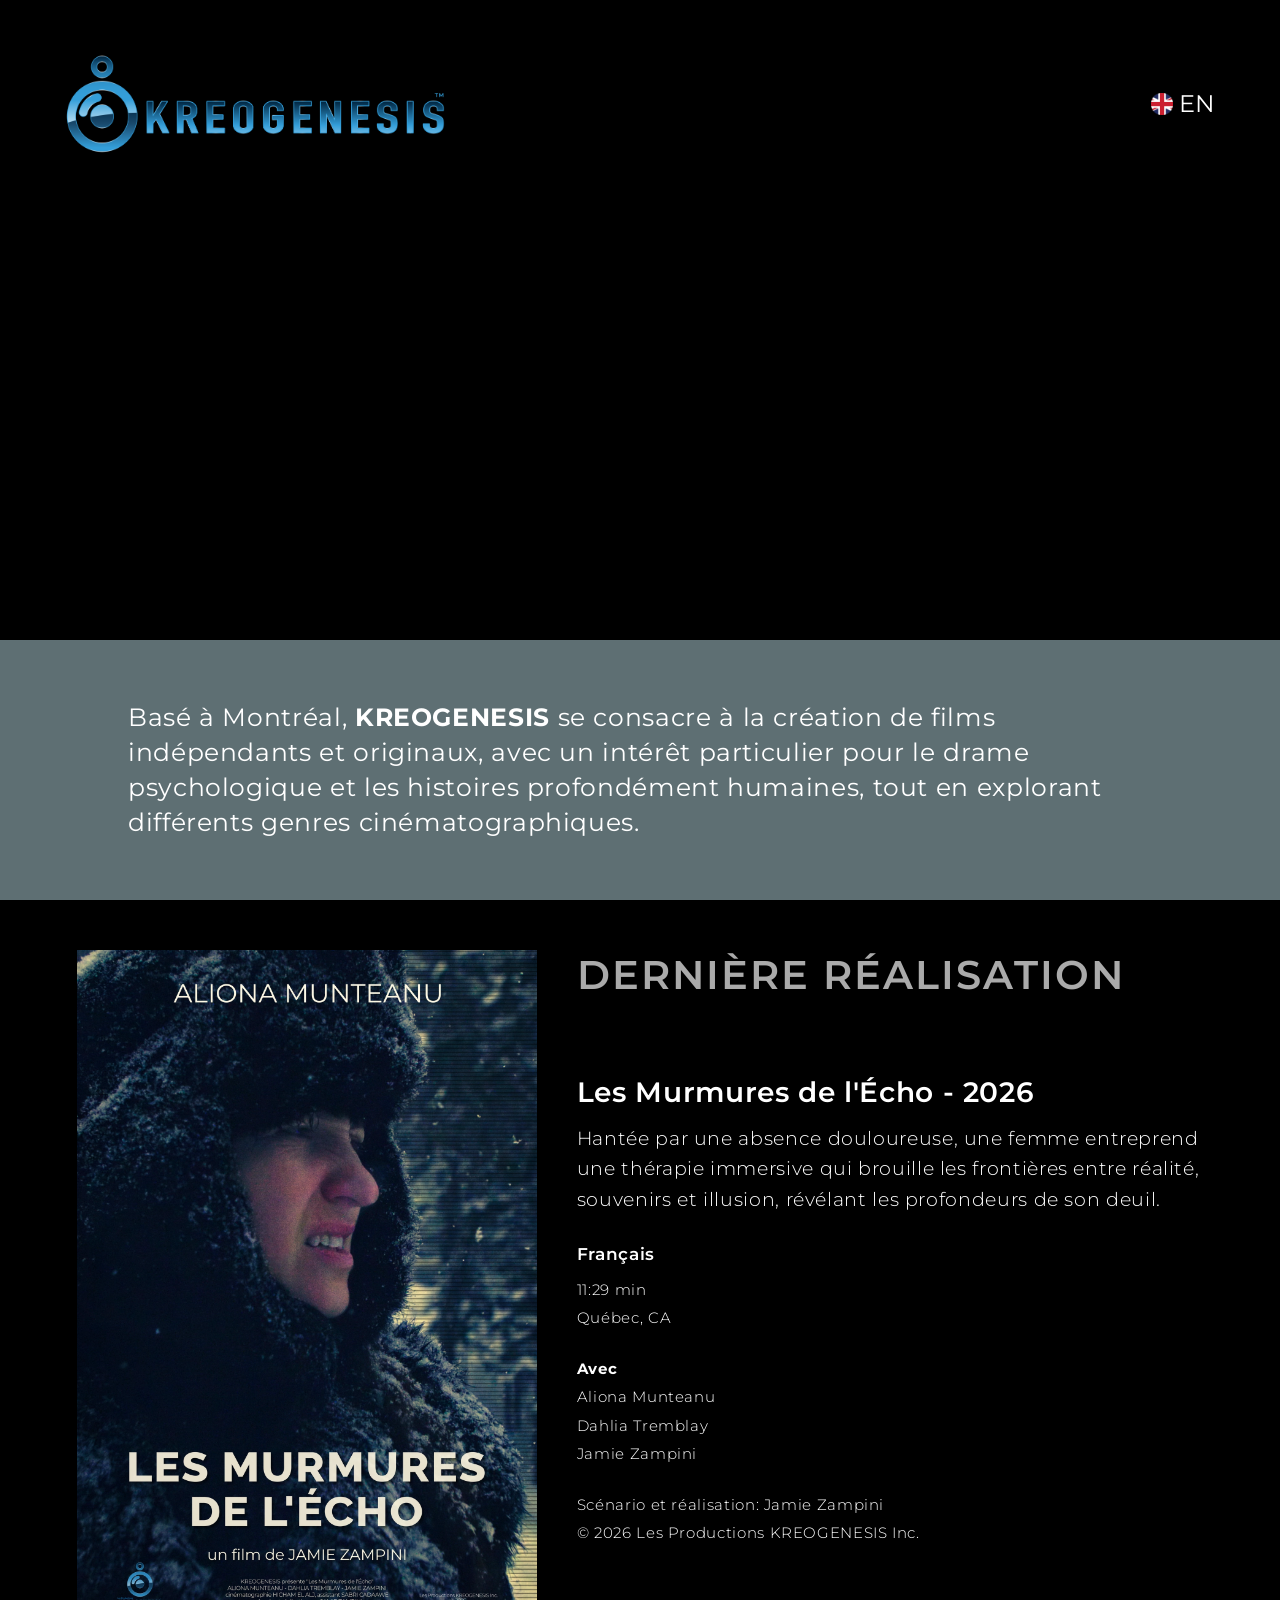
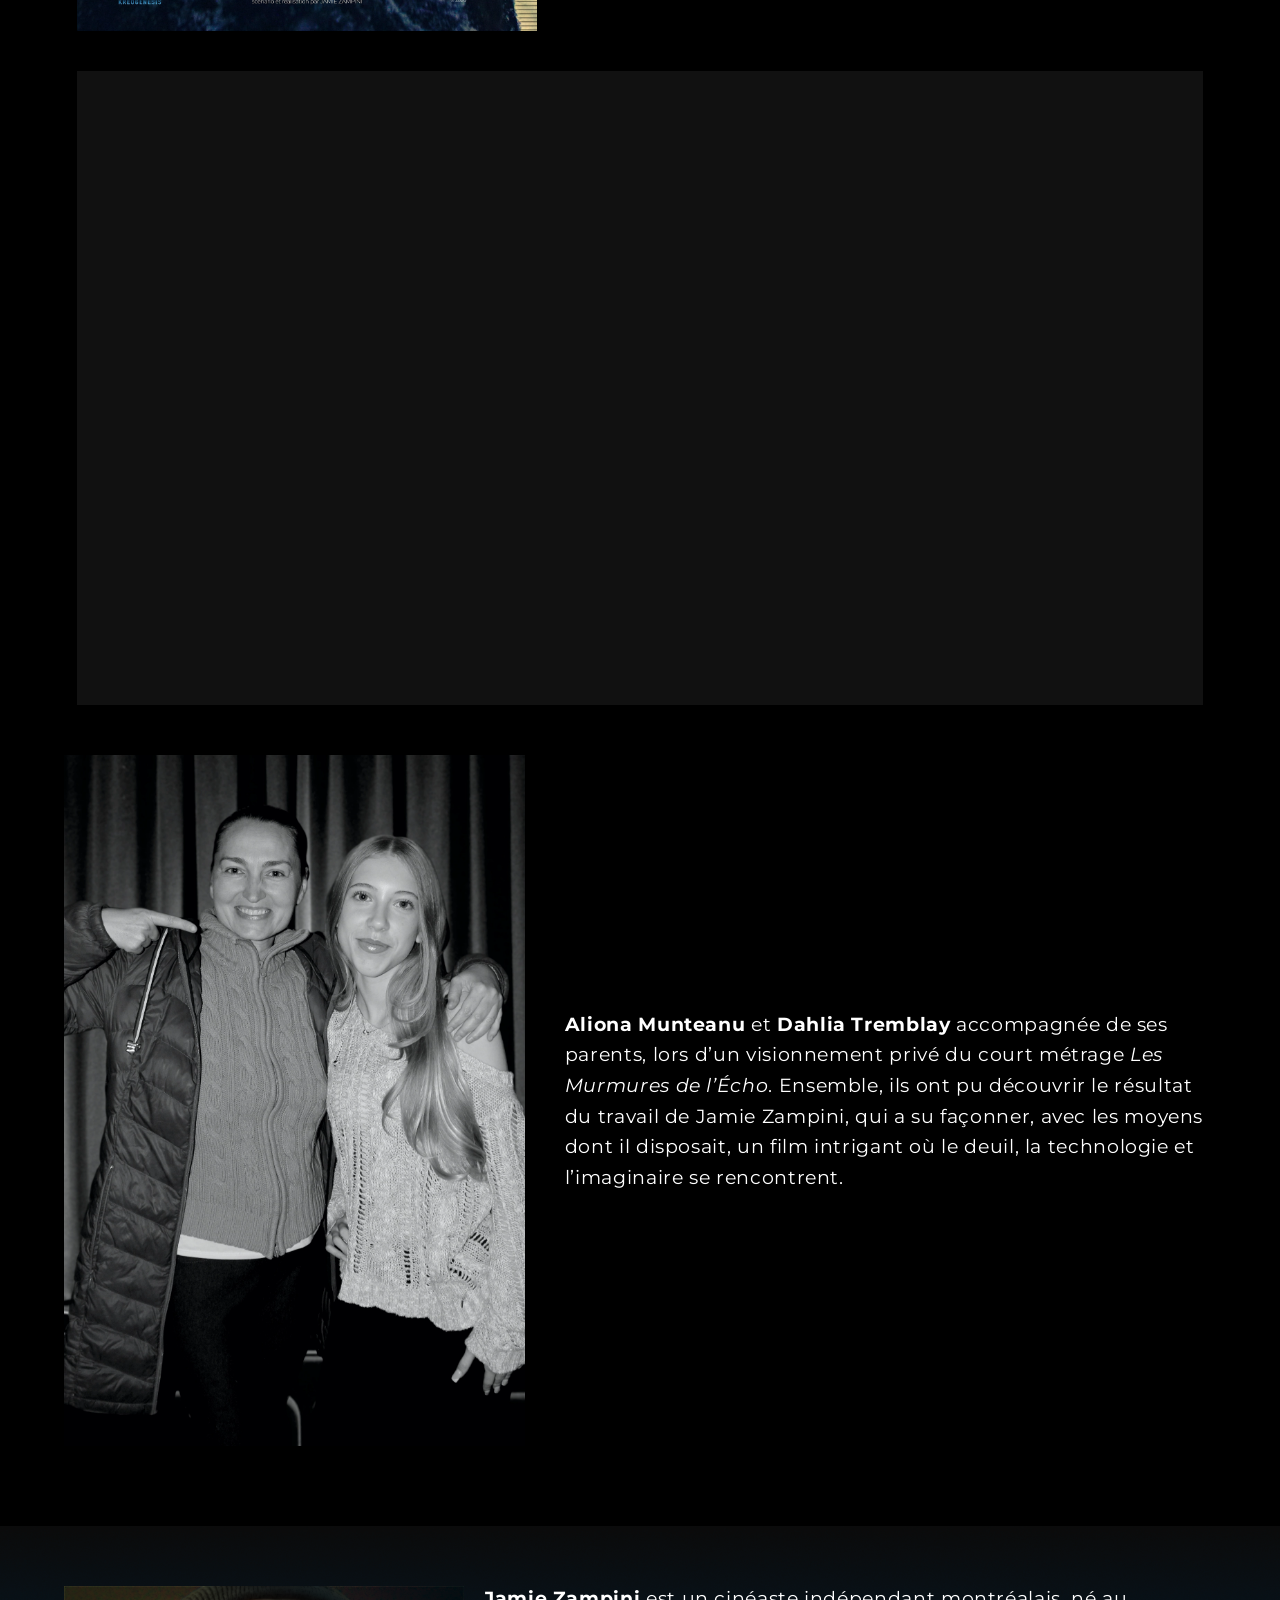
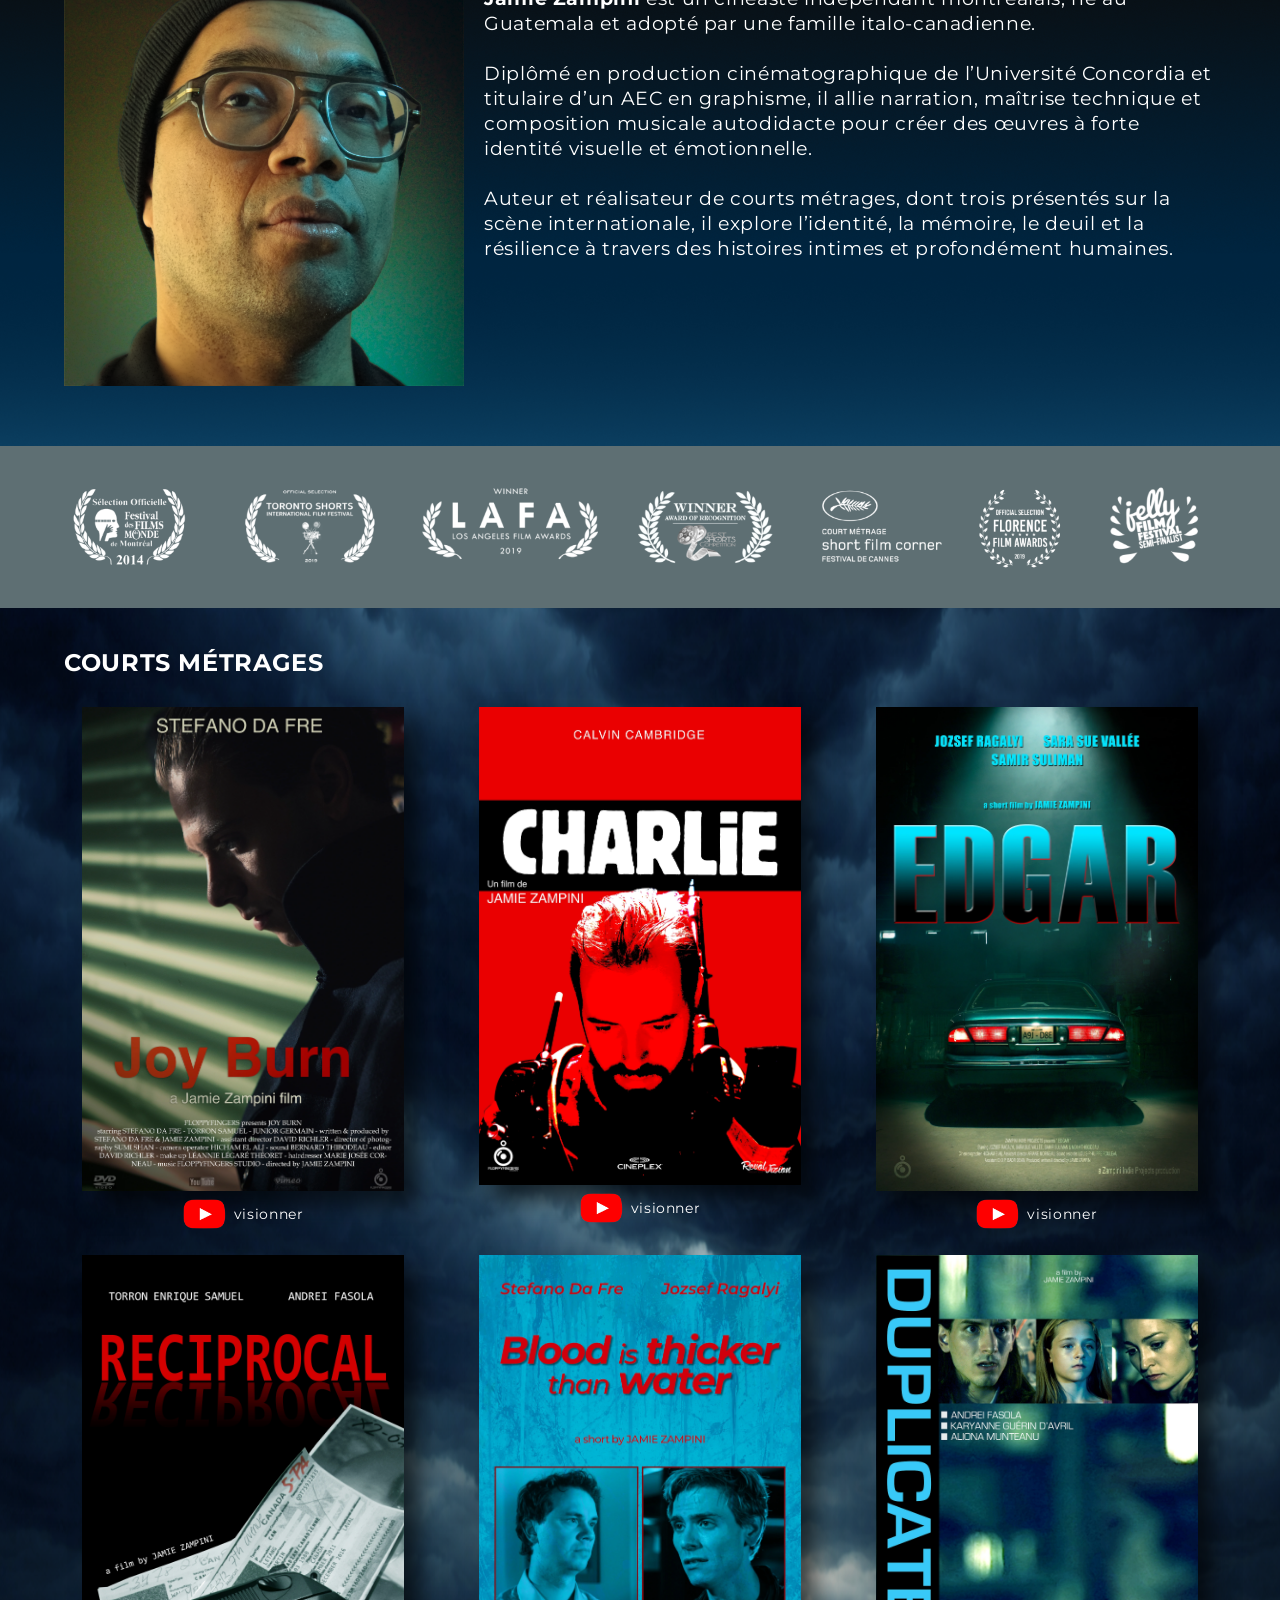
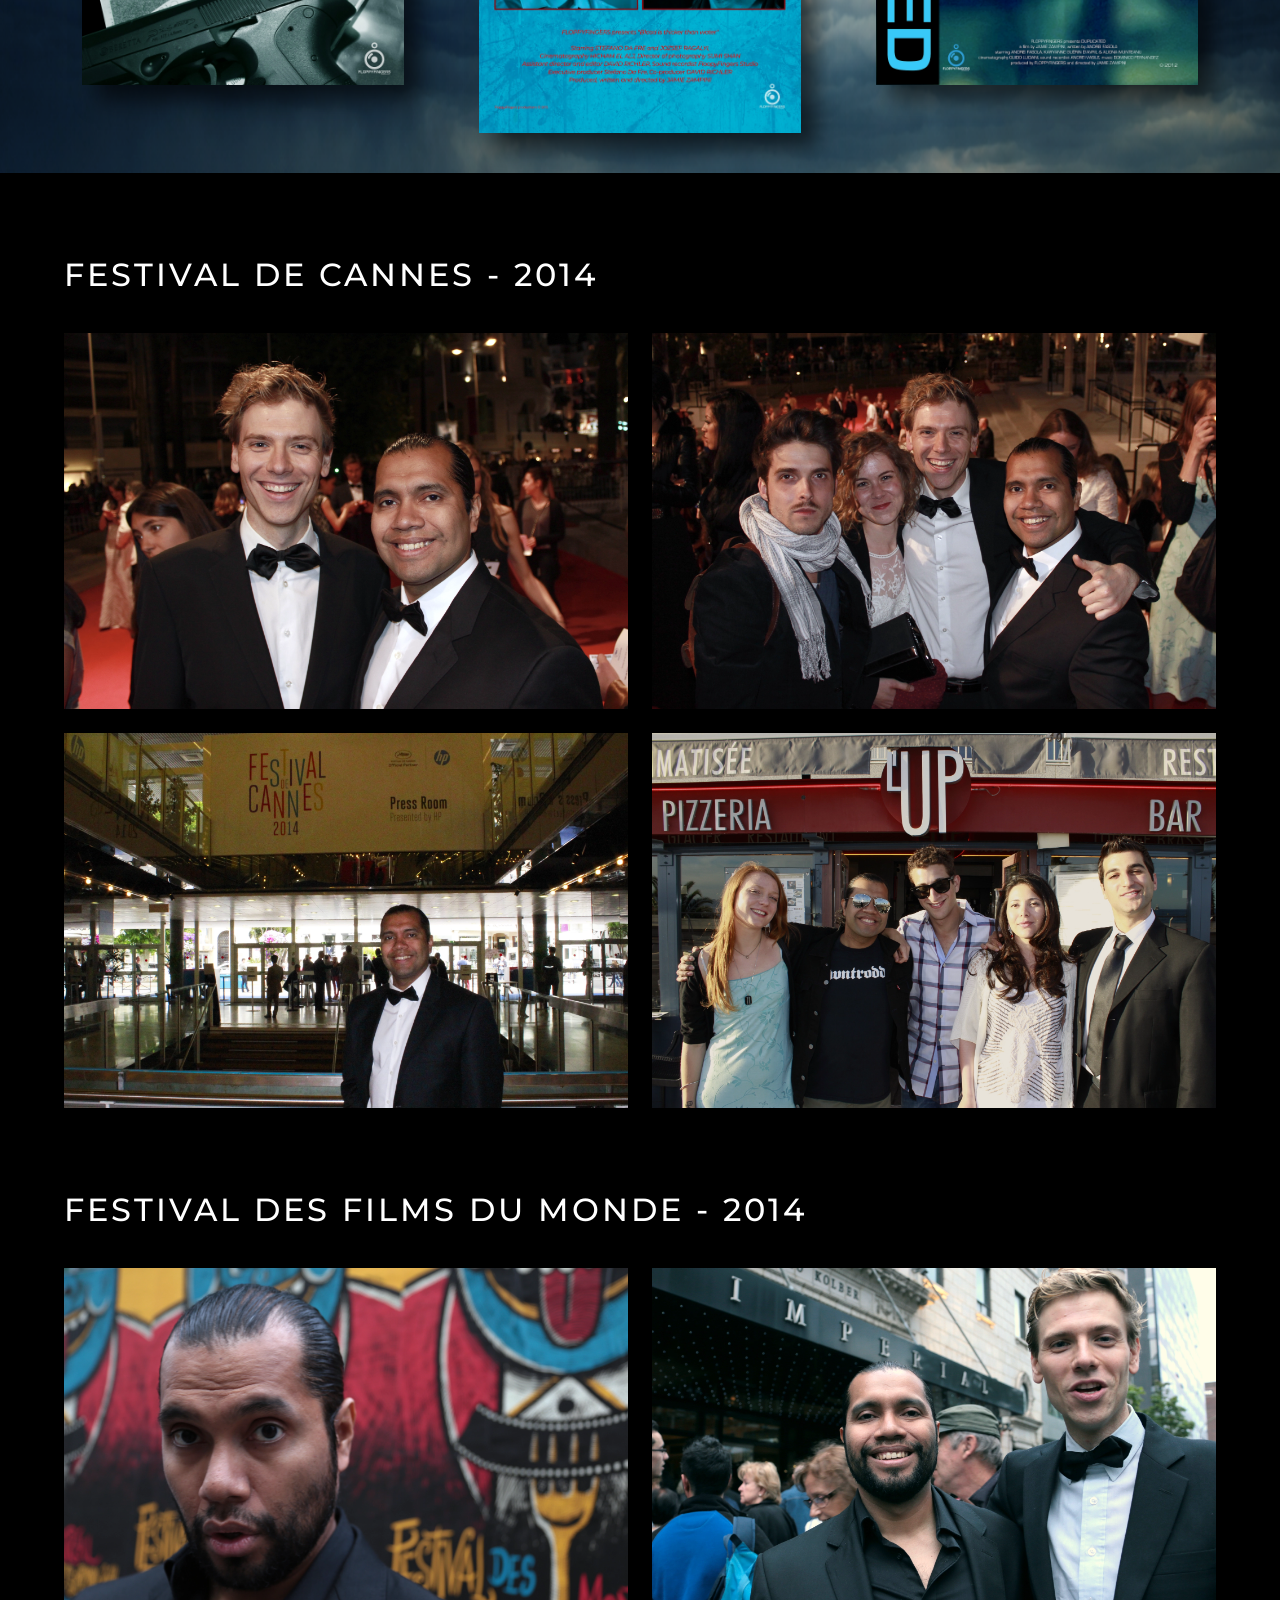
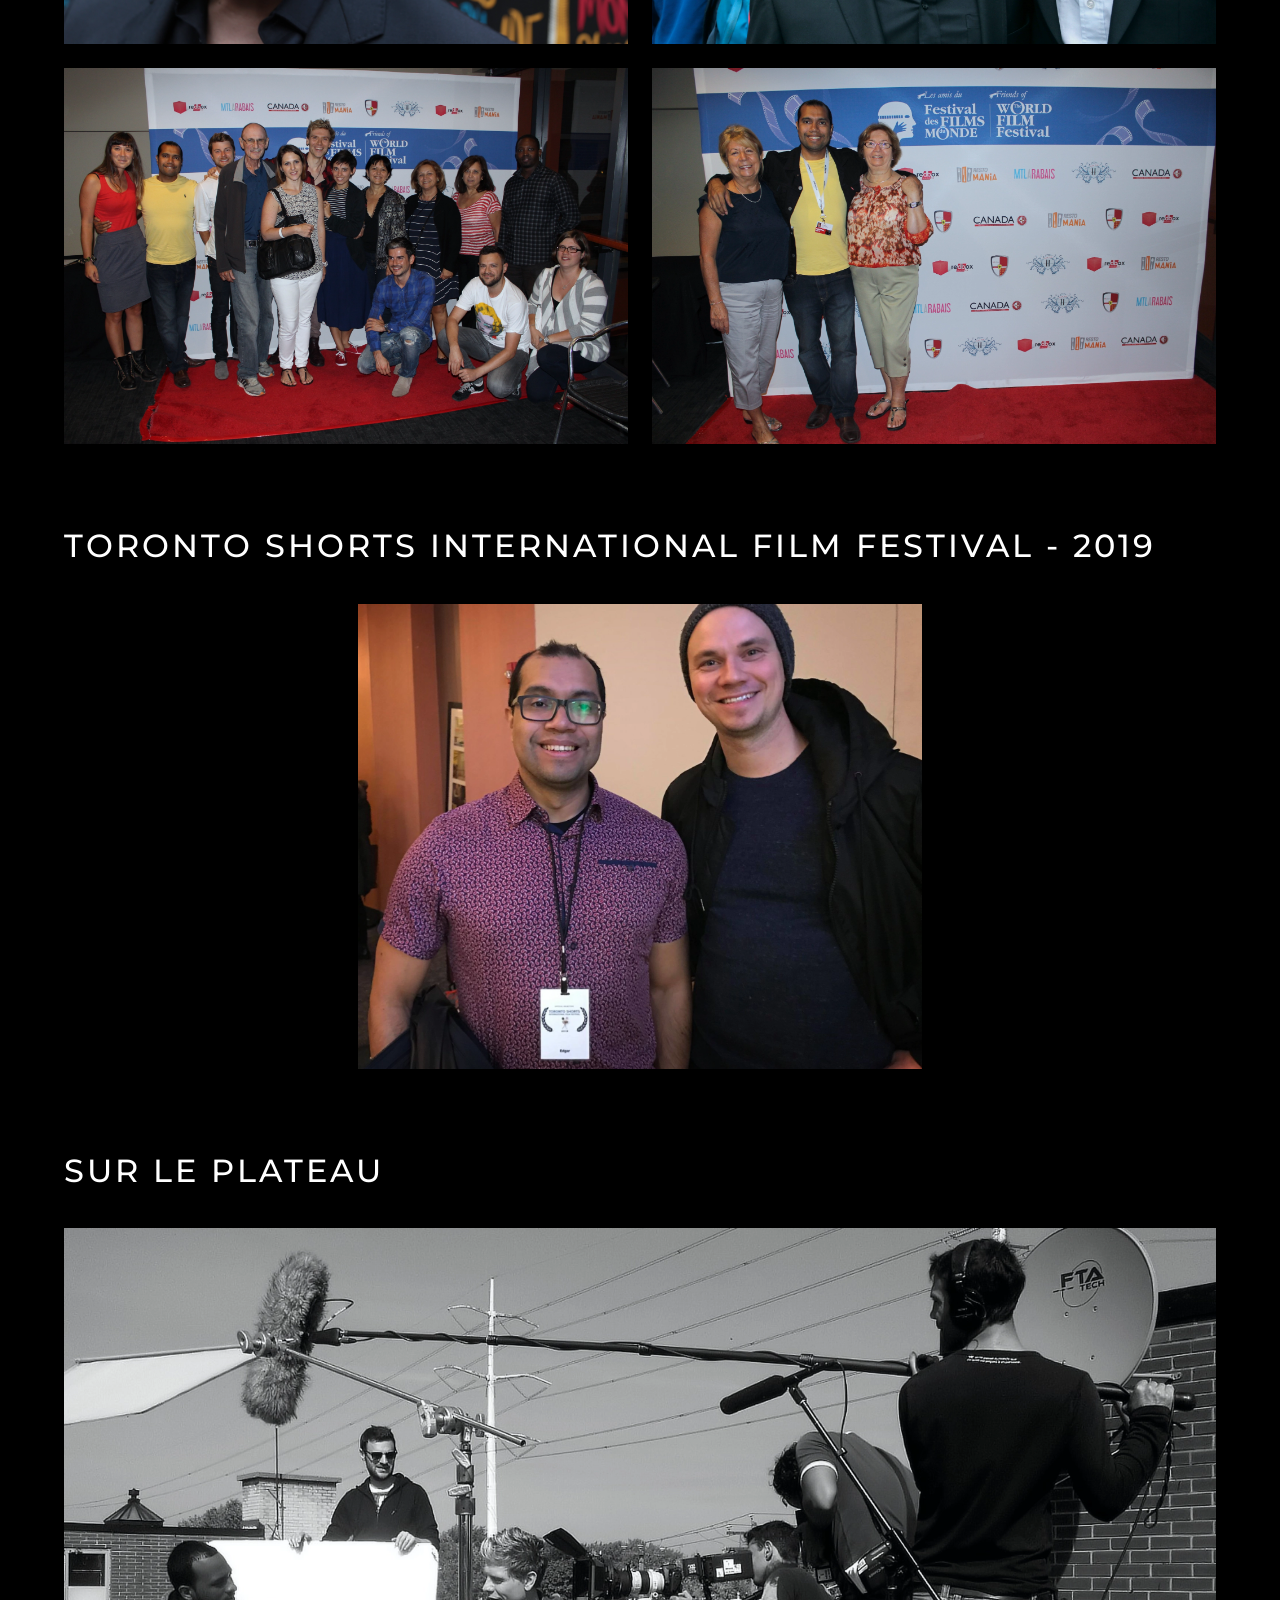
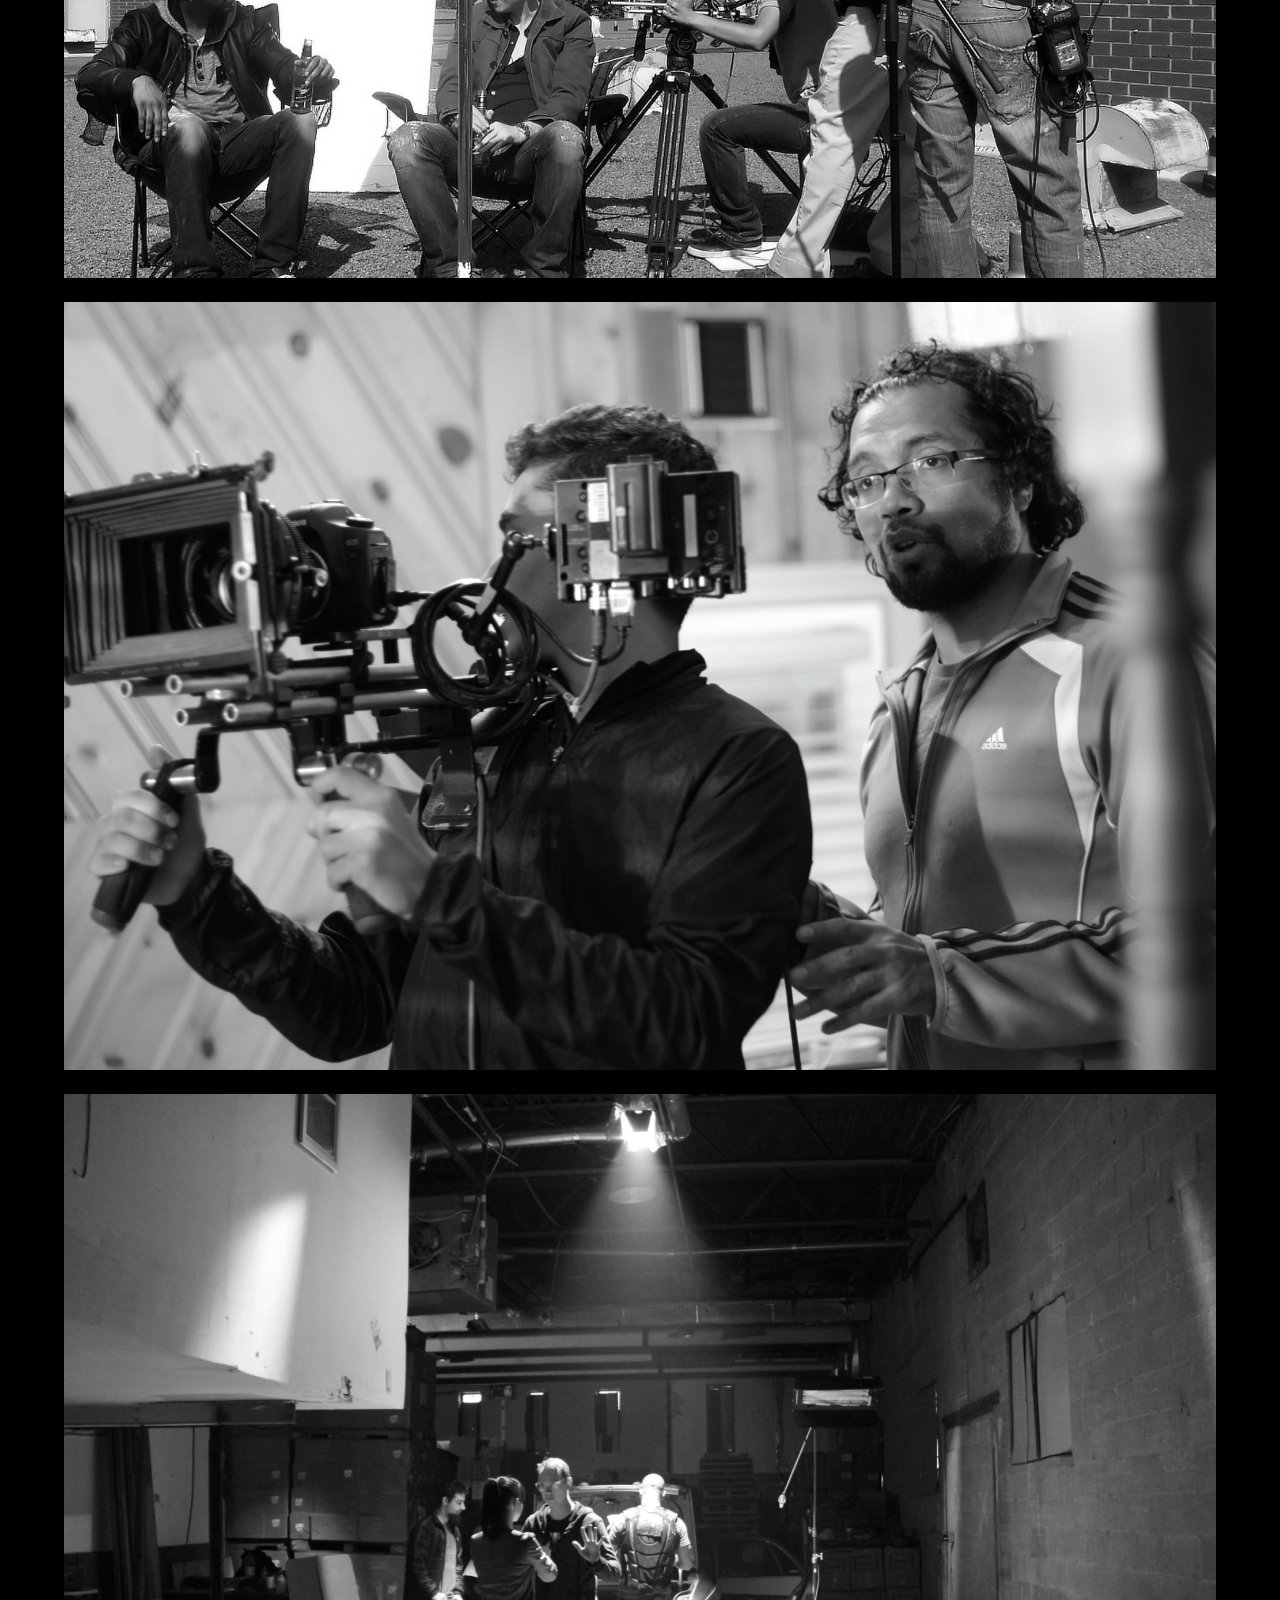
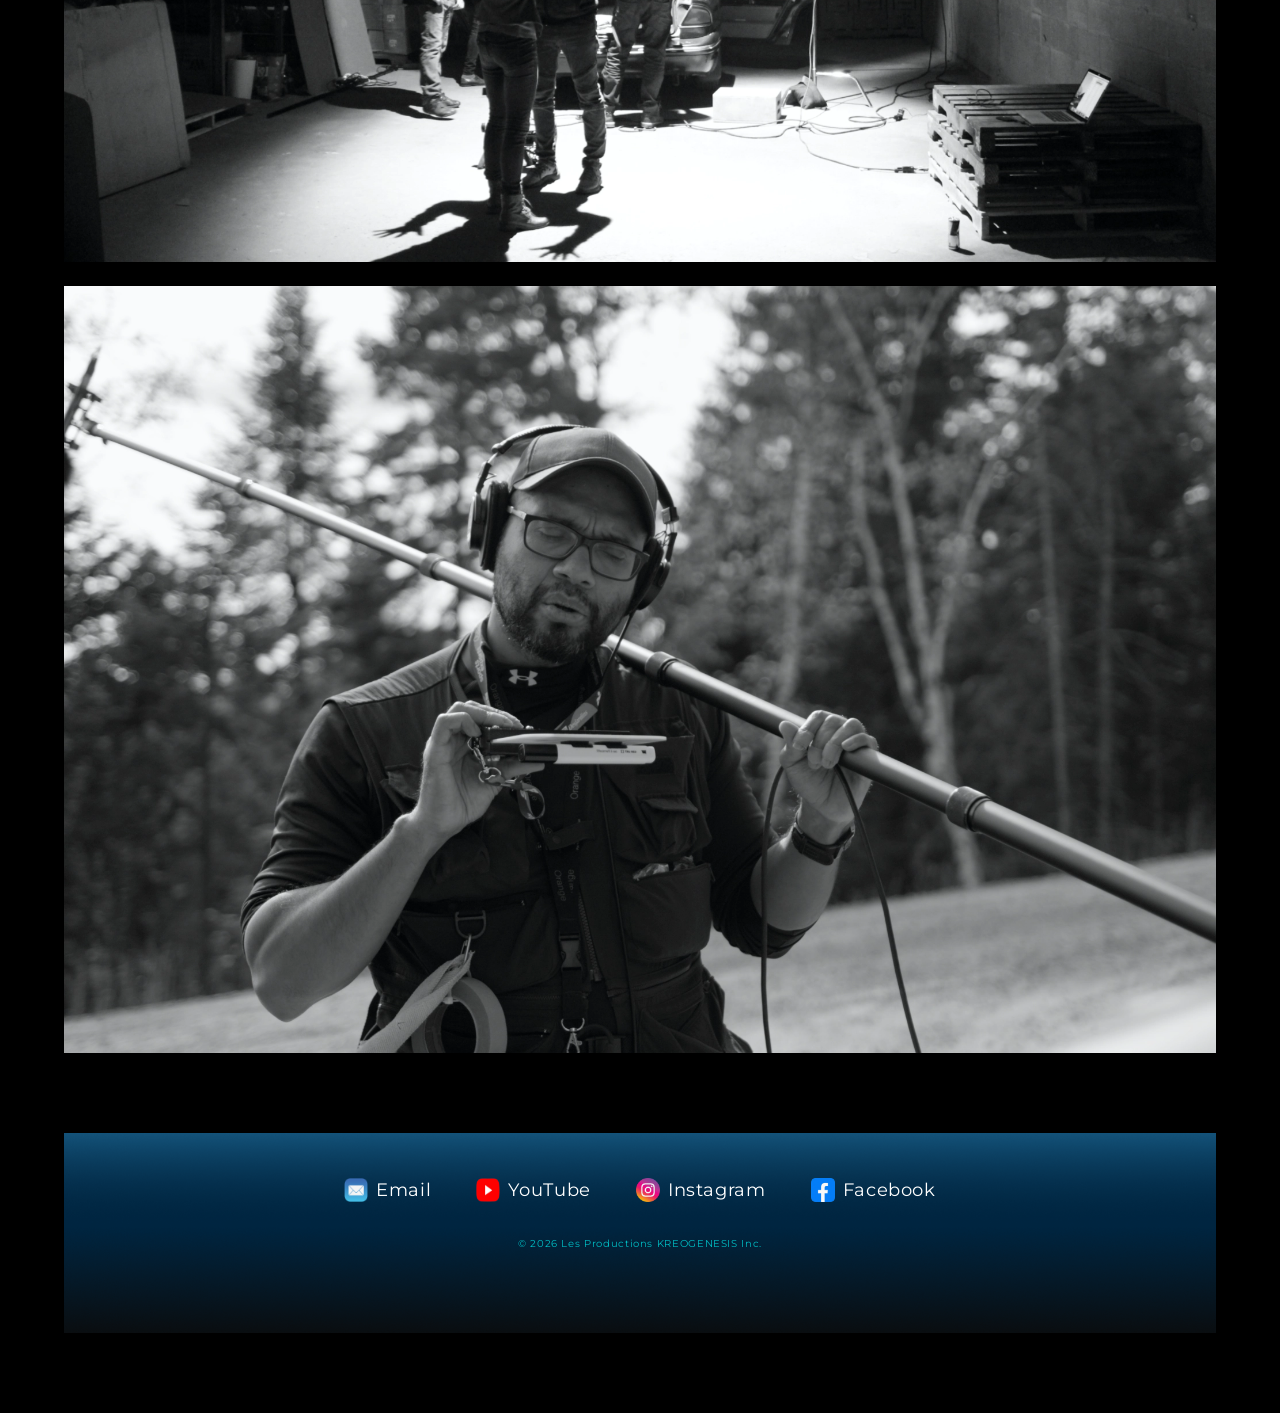
==== commit 2468cea9: "Add promotional photos and update website" ====
--- a/index-fr.html
+++ b/index-fr.html
@@ -33,7 +33,7 @@
   <!-- Block1 -->
   <div class="block1-container">
     <p class="about-text1">
-      Basé à Montréal, <b>KREOGENESIS</b> se consacre à la création de films indépendants et originaux, avec un intérêt particulier pour le drame psychologique et les histoires profondément humaines.
+      Basé à Montréal, <b>KREOGENESIS</b> se consacre à la création de films indépendants et originaux, avec un intérêt particulier pour le drame psychologique et les histoires profondément humaines, tout en explorant différents genres cinématographiques.
     </p>
   </div>
 
@@ -110,6 +110,21 @@
 
   </div>
 
+<div class="promo-section2">
+    <div class="photo-grid" id="promo-pix2">
+        <img src="gallery/promopix2.webp" class="promopix2" alt="promopix2">
+    </div>
+
+    <div class="promo-text">
+
+        <p>
+
+            <b>Aliona Munteanu</b> et <b>Dahlia Tremblay</b> accompagnée de ses parents, lors d’un visionnement privé du court métrage <em>Les Murmures de l’Écho</em>. Ensemble, ils ont pu découvrir le résultat du travail de Jamie Zampini, qui a su façonner, avec les moyens dont il disposait, un film intrigant où le deuil, la technologie et l’imaginaire se rencontrent.
+        </p>
+
+    </div>
+</div>
+
   <!-- Block bio -->
   <div class="block-bio-container">
     <img src="profilepix.png" class="profilepix" alt="profilepix">  
--- a/style.css
+++ b/style.css
@@ -742,4 +742,83 @@
     height: 20px !important;
     margin-right: 5px;
   }
+}
+
+/* PROMO PIX 1 */
+#promo-pix1 {
+    display: grid !important;
+    grid-template-columns: 1fr !important;
+    gap: 24px;
+    padding: 0 5vw;
+    box-sizing: border-box;
+}
+
+#promo-pix1 img {
+    display: block;
+    width: 100% !important;
+    max-width: 100% !important;
+    height: auto;
+}
+
+/* PROMO PIX 2 — PHOTO À GAUCHE, TEXTE À DROITE */
+.promo-section2 {
+    display: flex;
+    align-items: center;
+    gap: 40px;
+    margin: 0 5vw;
+}
+
+#promo-pix2 {
+    flex: 0 0 40%;
+    min-width: 0;
+}
+
+#promo-pix2 img {
+    display: block;
+    width: 100%;
+    height: auto;
+    max-height: 80vh;
+    object-fit: contain;
+}
+
+.promo-section2 .promo-text {
+    flex: 1;
+    min-width: 0;
+    line-height: 1.6;
+    font-size: clamp(16px, 1.5vw, 24px);
+}
+
+/* MOBILE */
+@media (max-width: 600px) {
+
+    .promo-section2 {
+        display: flex;
+        flex-direction: column;
+        margin: 30px 5vw;
+
+    }
+
+    #promo-pix2 {
+        width: 100%;
+        flex: none;
+
+    }
+
+    #promo-pix2 img {
+        display: block;
+        width: 100%;
+        height: auto;
+
+    }
+
+    .promo-section2 .promo-text {
+        width: 100%;
+        margin-top: 20px;
+
+    }
+
+}
+
+.promo-section2 {
+    margin-bottom: 80px;
 }
